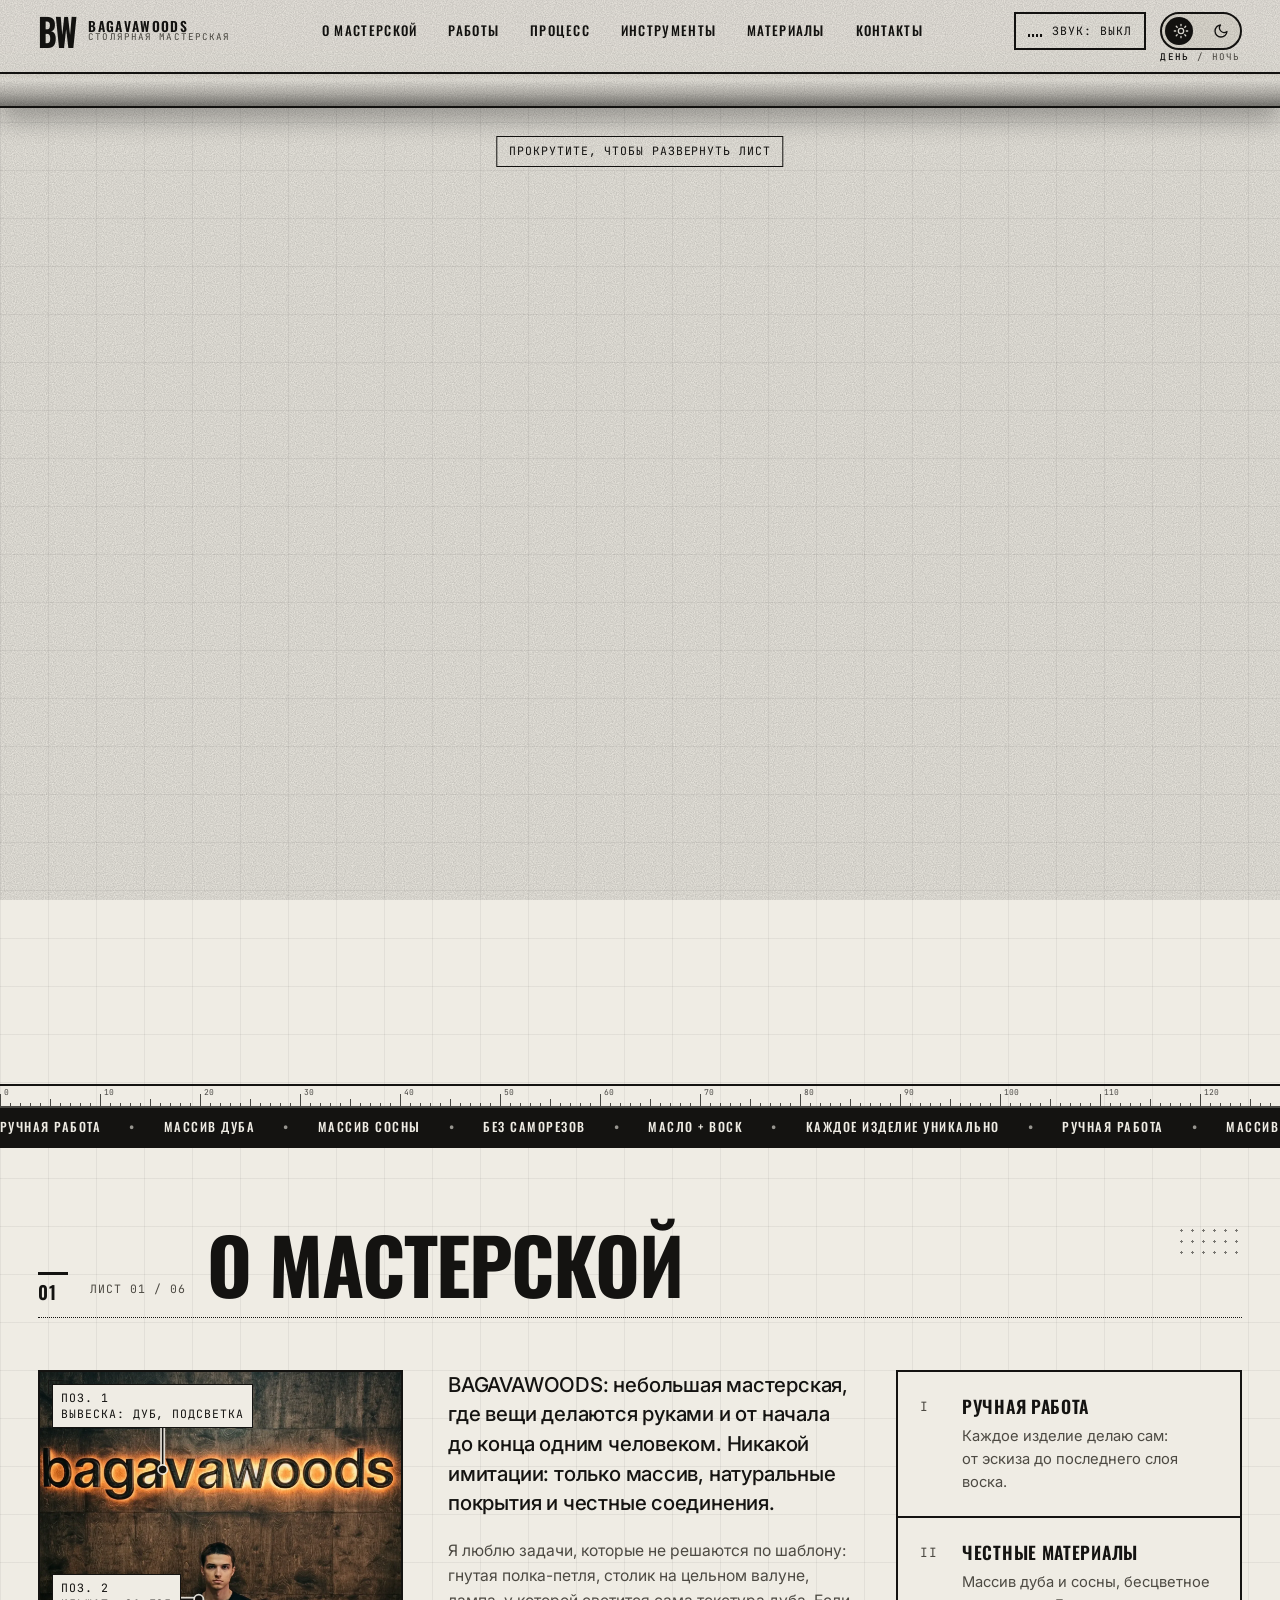
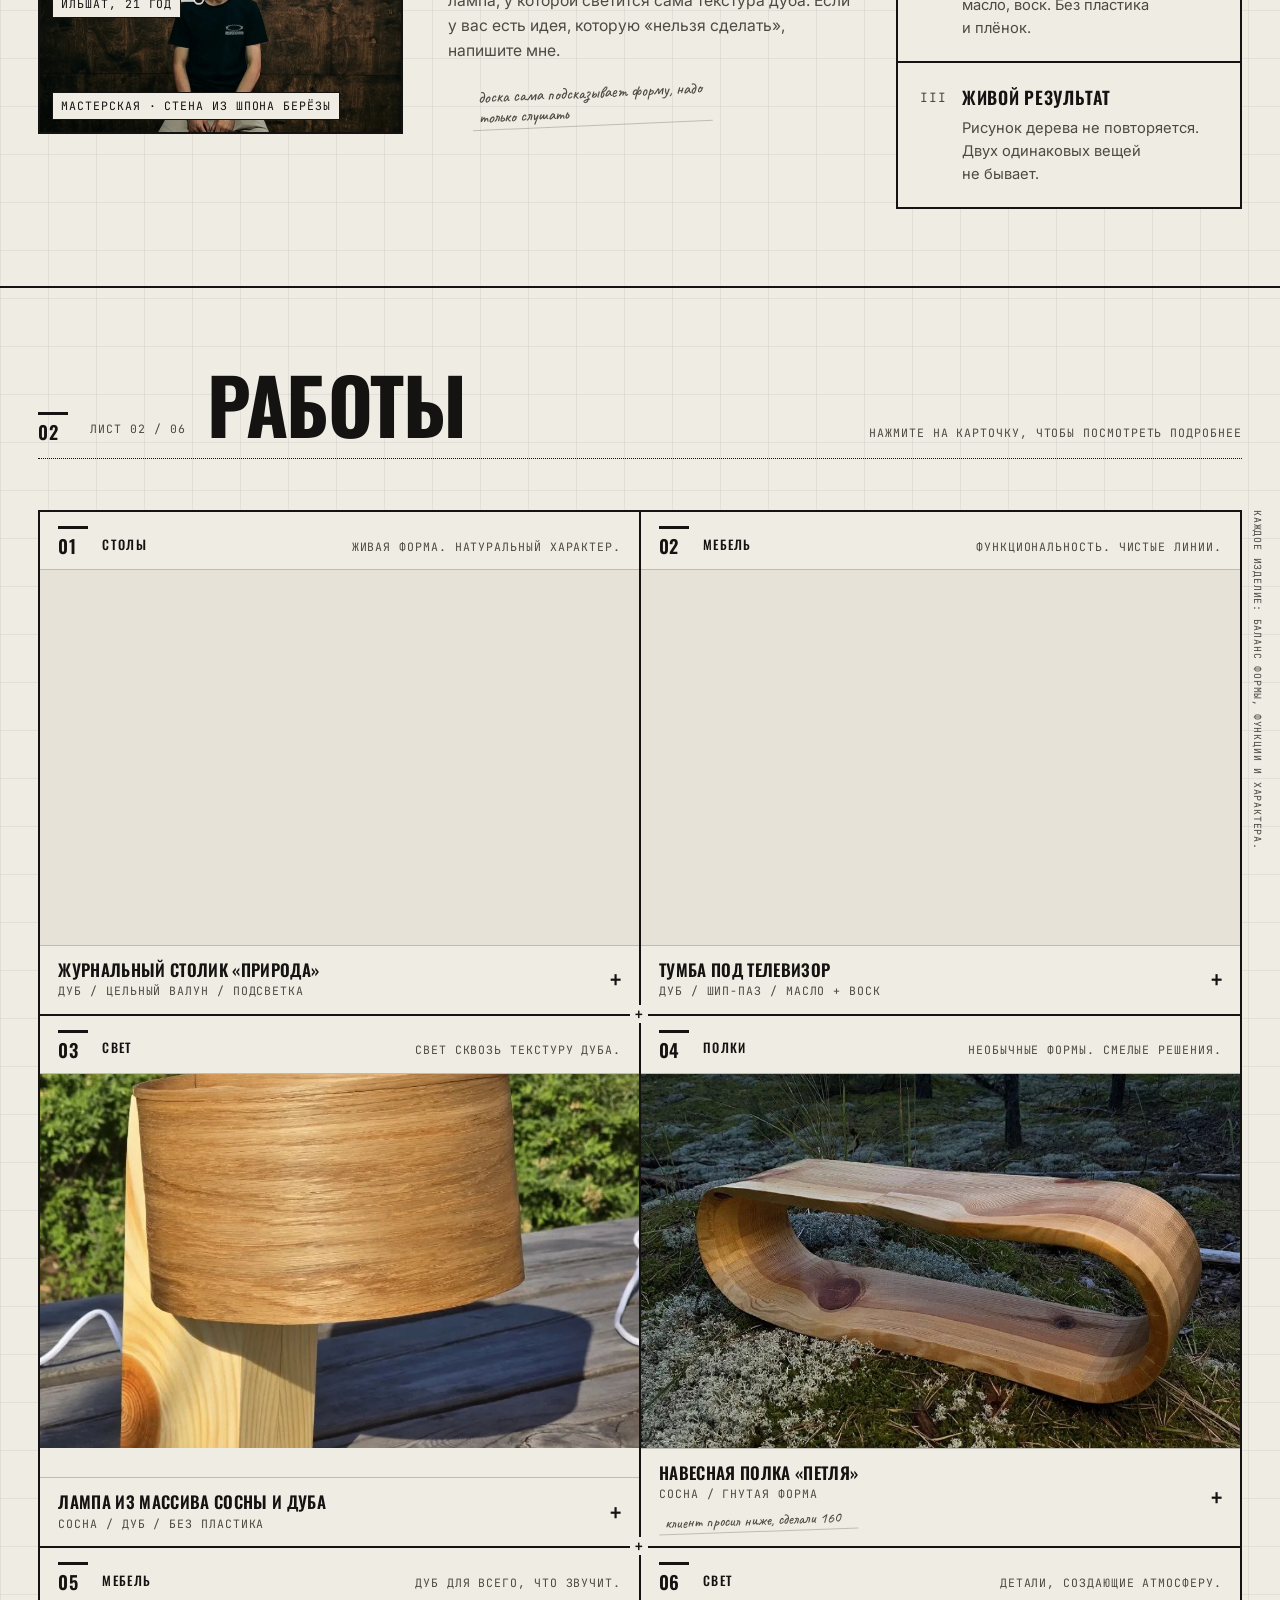
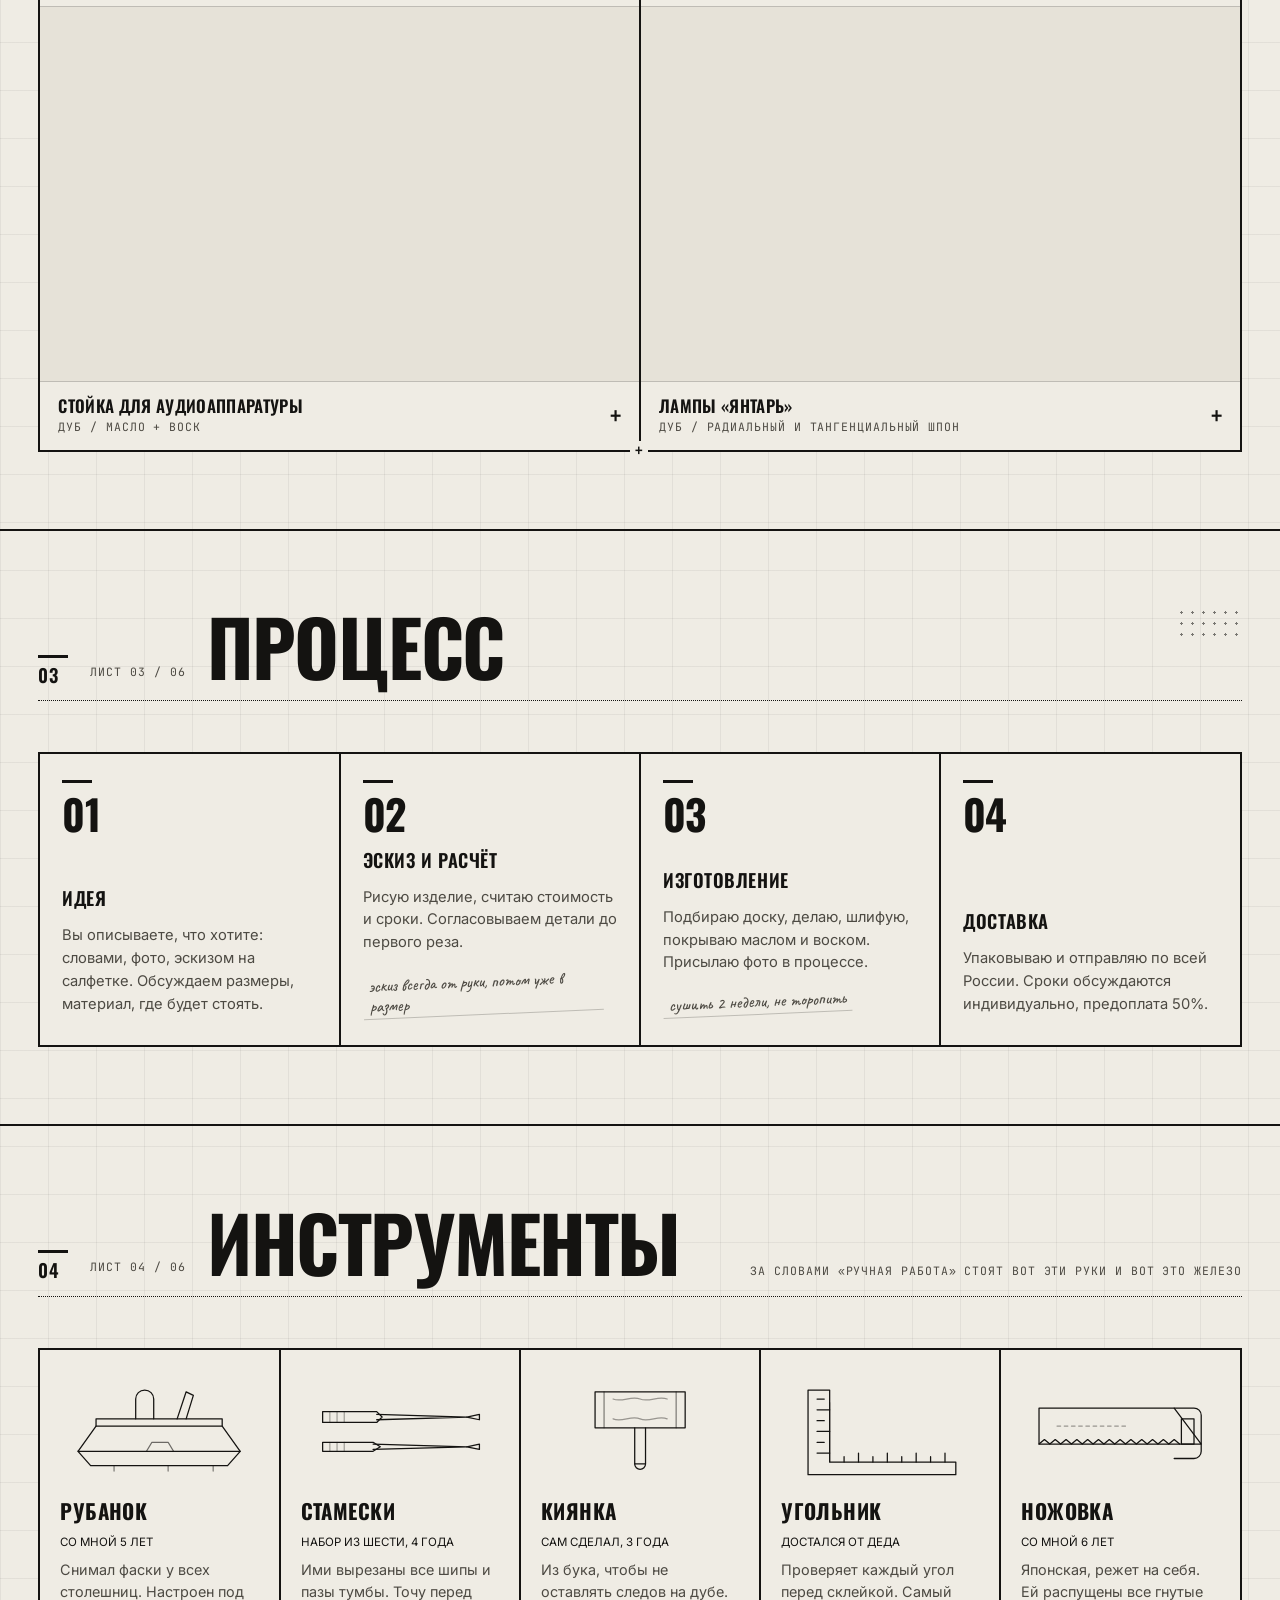
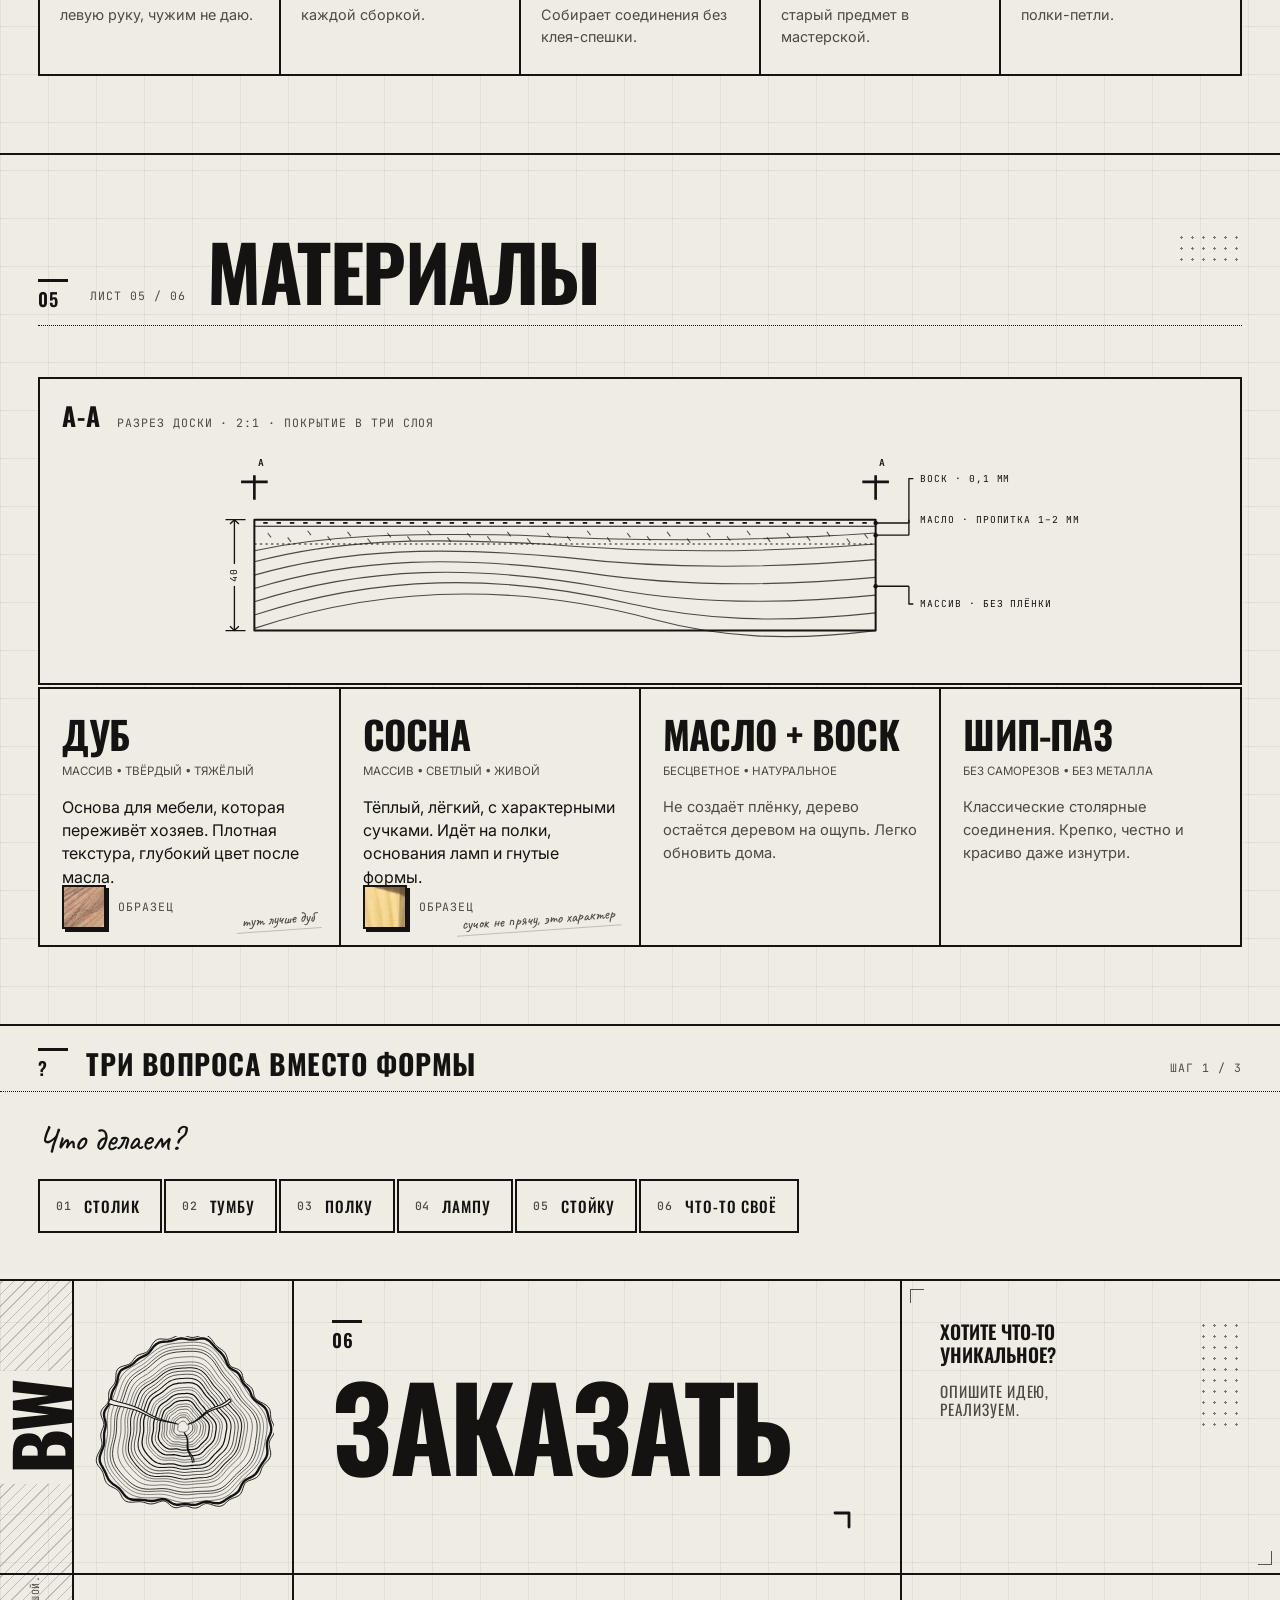
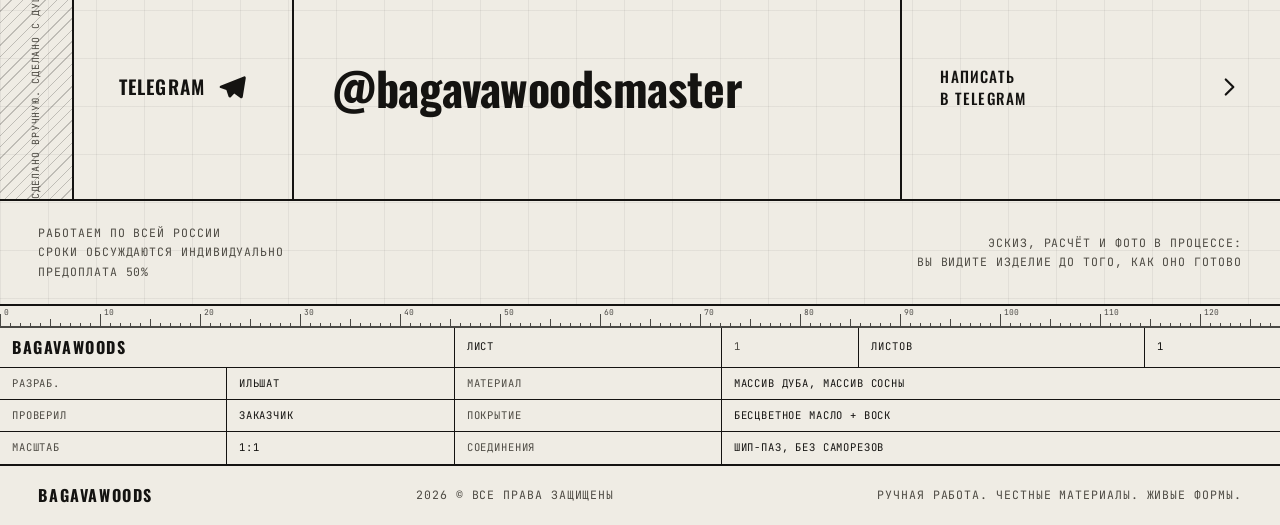
==== index.html @ 25f5da45 "Шапка: всё по одной линии и без переносов; выноски с контрастной обводкой; портрет без рамок на лице" ====
<!DOCTYPE html>
<html lang="ru" data-theme="day">
<head>
<meta charset="UTF-8">
<meta name="viewport" content="width=device-width, initial-scale=1.0">
<title>BAGAVAWOODS — столярная мастерская Ильшата</title>
<meta name="description" content="Столярная мастерская BAGAVAWOODS. Авторская мебель и светильники из массива дуба и сосны: журнальные столики, тумбы, полки, лампы. Ручная работа, честные материалы.">
<meta name="theme-color" content="#efece4">
<link rel="icon" href="data:image/svg+xml,%3Csvg xmlns=%27http://www.w3.org/2000/svg%27 viewBox=%270 0 64 64%27%3E%3Crect width=%2764%27 height=%2764%27 fill=%27%23efece4%27/%3E%3Ctext x=%2732%27 y=%2746%27 text-anchor=%27middle%27 font-family=%27Arial Narrow,Arial%27 font-weight=%27700%27 font-size=%2740%27 fill=%27%23141311%27%3EBW%3C/text%3E%3C/svg%3E">
<link rel="preconnect" href="https://fonts.googleapis.com">
<link rel="preconnect" href="https://fonts.gstatic.com" crossorigin>
<link href="https://fonts.googleapis.com/css2?family=Oswald:wght@400;500;600;700&family=Inter:wght@400;500&family=Caveat:wght@500;600&family=JetBrains+Mono:wght@400;500&display=swap" rel="stylesheet">
<link rel="stylesheet" href="style.css?v=28">
<script>
  (function(){try{var t=sessionStorage.getItem('bw-theme');if(!t){t='day';}document.documentElement.dataset.theme=t;}catch(e){}})();
</script>
</head>
<body>
<div class="grain" aria-hidden="true"></div>
<div class="loader" id="loader" aria-hidden="true">
  <svg class="loader__frame" id="loaderSvg" fill="none" stroke="currentColor" stroke-width="1.5"></svg>
  <div class="loader__core">
    <div class="loader__rings" id="loaderRings"></div>
    <div class="loader__txt mono"><span>загрузка</span><b id="loaderPct">00 %</b></div>
    <div class="loader__sub mono">bagavawoods · лист 1 / 1</div>
  </div>
</div>
<div class="toast" id="toast" hidden>
  <span class="hand">Уже вечер. Хочешь посмотреть, как сейчас лампа освещала бы твою комнату?</span>
  <button type="button" class="toast__btn" data-yes>да</button>
  <button type="button" class="toast__btn" data-no>нет</button>
</div>

<svg width="0" height="0" style="position:absolute" aria-hidden="true">
  <defs>
    <symbol id="i-chev" viewBox="0 0 24 24"><path d="M9 5l7 7-7 7" fill="none" stroke="currentColor" stroke-width="2" stroke-linecap="round" stroke-linejoin="round"/></symbol>
    <symbol id="i-plane" viewBox="0 0 24 24"><path d="M21.5 3.5L2.8 10.9c-.9.4-.9 1.6.1 1.9l4.6 1.5 1.7 5.3c.3.9 1.4 1.1 2 .4l2.6-2.8 4.9 3.6c.7.5 1.7.1 1.9-.8L23 4.9c.2-1-.7-1.8-1.5-1.4z" fill="currentColor"/></symbol>
  </defs>
</svg>

<!-- ================= HEADER ================= -->
<header class="header" id="top">
  <a class="logo" href="#top" aria-label="BAGAVAWOODS, на главную">
    <span class="logo__mark">BW</span>
    <span class="logo__text"><b>BAGAVAWOODS</b><small>столярная мастерская</small></span>
  </a>

  <nav class="nav" id="nav" aria-label="Разделы сайта">
    <a href="#about">О мастерской</a>
    <a href="#works">Работы</a>
    <a href="#process">Процесс</a>
    <a href="#tools">Инструменты</a>
    <a href="#materials">Материалы</a>
    <a href="#contact">Контакты</a>
  </nav>

  <div class="header__right">
    <button class="sound mono" id="soundBtn" type="button" aria-pressed="false" aria-label="Звук мастерской">
      <span class="sound__bars" aria-hidden="true"><i></i><i></i><i></i><i></i></span>
      <span class="sound__lbl">звук: выкл</span>
    </button>
    <button class="toggle" id="themeToggle" type="button" role="switch" aria-checked="false" aria-label="Переключить день и ночь">
      <span class="toggle__track">
        <span class="toggle__icon toggle__icon--sun" aria-hidden="true">
          <svg viewBox="0 0 24 24" fill="none" stroke="currentColor" stroke-width="2" stroke-linecap="round"><circle cx="12" cy="12" r="4"/><path d="M12 2v2M12 20v2M4.9 4.9l1.4 1.4M17.7 17.7l1.4 1.4M2 12h2M20 12h2M4.9 19.1l1.4-1.4M17.7 6.3l1.4-1.4"/></svg>
        </span>
        <span class="toggle__icon toggle__icon--moon" aria-hidden="true">
          <svg viewBox="0 0 24 24" fill="none" stroke="currentColor" stroke-width="2" stroke-linecap="round" stroke-linejoin="round"><path d="M21 12.8A9 9 0 1 1 11.2 3a7 7 0 0 0 9.8 9.8z"/></svg>
        </span>
        <span class="toggle__knob" aria-hidden="true"></span>
      </span>
      <span class="toggle__label"><span>день</span> / <span>ночь</span></span>
    </button>
    <button class="burger" id="burger" type="button" aria-label="Открыть меню" aria-expanded="false" aria-controls="nav">
      <span class="burger__txt">меню</span><span class="burger__plus" aria-hidden="true">+</span>
    </button>
  </div>
</header>

<main class="frame">
<!-- ================= HERO ================= -->
<section class="hero" aria-labelledby="heroTitle">
  <div class="roll" id="roll" aria-hidden="true"><span class="roll__bar"></span><span class="roll__hint mono">прокрутите, чтобы развернуть лист</span></div>
  <div class="hero__title-wrap cell">
    <h1 class="hero__title" id="heroTitle">
      <span class="hero__line">Столярная</span>
      <span class="hero__line">мастерская</span>
      <span class="hero__line hero__line--brand">Bagavawoods</span>
    </h1>
    <div class="hero__draw" aria-hidden="true">
      <svg class="draw" viewBox="0 0 640 330" fill="none" stroke="currentColor" stroke-width="1.2" stroke-linejoin="round" stroke-linecap="round">
        <!-- центровые -->
        <g stroke-dasharray="14 4 2 4" opacity=".6" stroke-width="1">
          <path d="M152 52V306"/><path d="M480 60V300"/><path d="M370 180H590"/>
        </g>
        <!-- вид спереди: основание -->
        <rect x="120" y="120" width="64" height="170"/>
        <path d="M132 170c8 12 -6 26 2 40s-8 28 0 40" opacity=".5" stroke-width="1"/>
        <path d="M168 150c-8 14 6 30 -2 46s8 30 0 44" opacity=".5" stroke-width="1"/>
        <path d="M120 290H184"/>
        <!-- вид спереди: абажур -->
        <rect x="60" y="70" width="210" height="96" fill="var(--bg)"/>
        <path d="M60 76H270M60 160H270" opacity=".5" stroke-width="1"/>
        <path d="M76 84v74M92 82v78M108 84v74M236 84v74M252 82v78" opacity=".25" stroke-width="1"/>
        <!-- размеры спереди -->
        <path d="M30 70H52M30 290H52"/><path d="M40 70V290"/><path d="M36 74l4-4 4 4M36 286l4 4 4-4"/>
        <path d="M60 46V64M270 46V64"/><path d="M60 54H270"/><path d="M64 50l-4 4 4 4M266 50l4 4-4 4"/>
        <path d="M120 300V316M184 300V316"/><path d="M120 308H184"/><path d="M124 304l-4 4 4 4M180 304l4 4-4 4"/>
        <!-- позиции -->
        <circle cx="296" cy="96" r="9"/><path d="M270 110L287 100"/>
        <circle cx="216" cy="236" r="9"/><path d="M184 220L207 232"/>
        <!-- вид сверху -->
        <circle cx="480" cy="180" r="95"/><circle cx="480" cy="180" r="90"/>
        <path d="M480 275L480 270" stroke-width="2"/>
        <rect x="448" y="148" width="64" height="64" fill="var(--bg)"/>
        <path d="M448 160l12-12M448 176l28-28M448 192l44-44M448 208l60-60M460 212l52-52M476 212l36-36M492 212l20-20M508 212l4-4" opacity=".6" stroke-width="1"/>
        <path d="M385 292V308M575 292V308"/><path d="M385 300H575"/><path d="M389 296l-4 4 4 4M571 296l4 4-4 4"/>
        <circle cx="612" cy="104" r="9"/><path d="M563 116L603 106"/>
      </svg>
      <div class="hero__draw-labels mono">
        <span class="hero__draw-t">лампа · массив сосны / шпон дуба · м 1:2</span>
        <span class="hero__draw-a">240</span><span class="hero__draw-b">ø 180</span><span class="hero__draw-c">70</span><span class="hero__draw-d">ø 180</span>
        <span class="hero__draw-p1">1</span><span class="hero__draw-p2">2</span><span class="hero__draw-p3">1</span>
        <span class="hero__draw-f">вид спереди</span><span class="hero__draw-g">вид сверху</span>
      </div>
    </div>
    <p class="hero__sub">Авторские изделия<br>из&nbsp;дерева</p>
  </div>

  <div class="hero__side">
    <figure class="hero__photo cell swap">
      <img class="swap__day" src="img/lamp-1-day.webp" alt="Настольная лампа из массива сосны с дубовым абажуром, дневной свет" width="1050" height="1400">
      <img class="swap__night" src="img/lamp-1-night.webp" alt="Та же лампа включена ночью, абажур светится янтарным светом" width="1050" height="1400">
      <figcaption class="hero__photo-cap">
        <span class="mono">не повторяем.<br>создаём.</span>
        <span class="dots dots--sm" aria-hidden="true"></span>
      </figcaption>
      <svg class="leaders" id="leaders" aria-hidden="true"></svg>
      <span class="callout callout--a mono" data-x="58" data-y="40" aria-hidden="true">поз. 1<br>абажур: шпон дуба</span>
      <span class="callout callout--b mono" data-x="38" data-y="78" aria-hidden="true">поз. 2<br>основание: массив сосны</span>
      <span class="marks" aria-hidden="true"></span>
    </figure>

    <div class="hero__note cell"><span class="marks" aria-hidden="true"></span>
      <p class="hand">Привет, я Ильшат.<br>Мне 21 год.<br>Берусь за то, от чего другие отказываются: сложные конструкции, необычные формы, <u>смелые идеи.</u></p>
      <span class="hand hero__sign">Ильшат.</span>
      <span class="dots dots--col" aria-hidden="true"></span>
      <button class="voice" id="voiceBtn" type="button" aria-label="Послушать голос мастера">
        <svg class="voice__play" viewBox="0 0 24 24" width="14" height="14"><path d="M7 5v14l11-7z" fill="currentColor"/></svg>
        <span class="voice__bars" aria-hidden="true"><i></i><i></i><i></i><i></i><i></i></span>
        <span class="mono">послушать</span>
      </button>
      <audio id="voice" src="audio/voice.mp3" preload="none"></audio>
    </div>
  </div>

  <div class="hero__bottom">
    <a class="hero__index cell" href="#about">
      <span class="num">01</span>
      <span class="hero__index-label">О мастерской</span>
      <svg class="ico" width="22" height="22"><use href="#i-chev"/></svg>
    </a>
    <div class="hero__draft cell" aria-hidden="true">
      <svg class="dovetail draw" viewBox="0 0 320 130" fill="none" stroke="currentColor" stroke-width="1.3" stroke-linejoin="round">
        <!-- доска с шипами (торец, штриховка) -->
        <rect x="200" y="12" width="60" height="100"/>
        <path d="M200 24l12-12M200 40l28-28M200 56l44-44M200 72l60-60M200 88l60-60M200 104l60-60M212 112l48-48M228 112l32-32M244 112l16-16" opacity=".55" stroke-width="1"/>
        <!-- доска с ласточкиными хвостами -->
        <path d="M10 30H200V36L260 30V50L200 46V56L260 50V70L200 66V76L260 70V90L200 86V94H10Z" fill="var(--bg)"/>
        <path d="M10 30V94" stroke-dasharray="4 3" opacity=".6"/>
        <path d="M30 40c30 6 60 -4 90 2s50 8 74 2" opacity=".4" stroke-width="1"/>
        <path d="M30 60c30 -6 60 4 90 -2s50 -8 74 -2" opacity=".4" stroke-width="1"/>
        <path d="M30 80c30 6 60 -4 90 2s50 8 74 2" opacity=".4" stroke-width="1"/>
        <!-- размер -->
        <path d="M200 118V126M260 118V126M200 122H260M204 118l-4 4 4 4M256 118l4 4-4 4"/>
        <path d="M268 30H284M268 50H284M276 30V50M272 34l4-4 4 4M272 46l4 4 4-4"/>
      </svg>
      <div class="hero__draft-labels mono">
        <span class="hero__draft-t">соединение «ласточкин хвост» · без саморезов</span>
        <span class="hero__draft-a">60</span><span class="hero__draft-b">1:6</span>
      </div>
    </div>
    <div class="hero__claim cell">
      <span class="hero__claim-big">Дерево</span>
      <span class="hero__claim-small">которое удивляет</span>
    </div>
    <div class="hero__stat cell">
      <b>21</b>
      <span class="mono">год<br>опыта идей<br>и дерева</span>
    </div>
  </div>

  <span class="vtext vtext--left mono" aria-hidden="true">ручная работа. честные материалы. живой результат.</span>
  <span class="vtext vtext--right mono" aria-hidden="true">bagavawoods</span>
</section>

<div class="ruler" aria-hidden="true"></div>

<!-- ================= MARQUEE ================= -->
<div class="marquee" aria-hidden="true">
  <div class="marquee__track">
    <span>Ручная работа</span><i>•</i><span>Массив дуба</span><i>•</i><span>Массив сосны</span><i>•</i><span>Без саморезов</span><i>•</i><span>Масло + воск</span><i>•</i><span>Каждое изделие уникально</span><i>•</i>
    <span>Ручная работа</span><i>•</i><span>Массив дуба</span><i>•</i><span>Массив сосны</span><i>•</i><span>Без саморезов</span><i>•</i><span>Масло + воск</span><i>•</i><span>Каждое изделие уникально</span><i>•</i>
  </div>
</div>

<!-- ================= ABOUT ================= -->
<section class="section about" id="about" aria-labelledby="aboutTitle">
  <header class="section__head">
    <span class="num">01</span>
    <span class="sheet mono">лист 01 / 06</span>
    <h2 class="section__title" id="aboutTitle">О мастерской</h2>
    <span class="dots dots--sm section__dots" aria-hidden="true"></span>
  </header>

  <div class="about__grid">
    <figure class="about__photo cell">
      <img src="img/ilshat.webp" alt="Ильшат в мастерской на фоне вывески bagavawoods из дерева с тёплой подсветкой" width="1400" height="1400" loading="lazy" decoding="async">
      <svg class="leaders leaders--about" id="leadersAbout" aria-hidden="true"></svg>
      <span class="callout callout--a mono" data-x="34" data-y="27" aria-hidden="true">поз. 1<br>вывеска: дуб, подсветка</span>
      <span class="callout callout--b mono" data-x="44" data-y="63" aria-hidden="true">поз. 2<br>Ильшат, 21 год</span>
      <span class="marks" aria-hidden="true"></span>
      <figcaption class="about__photo-cap mono">мастерская · стена из шпона берёзы</figcaption>
    </figure>
    <div class="about__text">
      <p class="lead">BAGAVAWOODS: небольшая мастерская, где вещи делаются руками и&nbsp;от&nbsp;начала до&nbsp;конца одним человеком. Никакой имитации: только массив, натуральные покрытия и&nbsp;честные соединения.</p>
      <p>Я&nbsp;люблю задачи, которые не&nbsp;решаются по&nbsp;шаблону: гнутая полка-петля, столик на&nbsp;цельном валуне, лампа, у&nbsp;которой светится сама текстура дуба. Если у&nbsp;вас есть идея, которую «нельзя сделать», напишите мне.</p>
      <span class="pnote hand">доска сама подсказывает форму, надо только слушать</span>
    </div>
    <ul class="principles" role="list">
      <li>
        <span class="principles__n mono">i</span>
        <h3>Ручная работа</h3>
        <p>Каждое изделие делаю сам: от&nbsp;эскиза до&nbsp;последнего слоя воска.</p>
      </li>
      <li>
        <span class="principles__n mono">ii</span>
        <h3>Честные материалы</h3>
        <p>Массив дуба и&nbsp;сосны, бесцветное масло, воск. Без пластика и&nbsp;плёнок.</p>
      </li>
      <li>
        <span class="principles__n mono">iii</span>
        <h3>Живой результат</h3>
        <p>Рисунок дерева не&nbsp;повторяется. Двух одинаковых вещей не&nbsp;бывает.</p>
      </li>
    </ul>
  </div>
</section>

<!-- ================= WORKS ================= -->
<section class="section works" id="works" aria-labelledby="worksTitle">
  <header class="section__head">
    <span class="num">02</span>
    <span class="sheet mono">лист 02 / 06</span>
    <h2 class="section__title" id="worksTitle">Работы</h2>
    <p class="section__hint mono">нажмите на карточку, чтобы посмотреть подробнее</p>
  </header>

  <div class="works__wrap">
    <div class="works__grid" id="worksGrid">
      <!-- cards are rendered by main.js from PRODUCTS -->
    </div>
    <span class="vtext vtext--works mono" aria-hidden="true">каждое изделие: баланс формы, функции и характера.</span>
  </div>
</section>

<!-- ================= PROCESS ================= -->
<section class="section process" id="process" aria-labelledby="processTitle">
  <header class="section__head">
    <span class="num">03</span>
    <span class="sheet mono">лист 03 / 06</span>
    <h2 class="section__title" id="processTitle">Процесс</h2>
    <span class="dots dots--sm section__dots" aria-hidden="true"></span>
  </header>
  <ol class="steps" role="list">
    <li class="steps__item">
      <span class="steps__n">01</span>
      <h3>Идея</h3>
      <p>Вы описываете, что хотите: словами, фото, эскизом на салфетке. Обсуждаем размеры, материал, где будет стоять.</p>
    </li>
    <li class="steps__item">
      <span class="steps__n">02</span>
      <h3>Эскиз и расчёт</h3>
      <p>Рисую изделие, считаю стоимость и сроки. Согласовываем детали до первого реза.</p>
      <span class="pnote hand">эскиз всегда от руки, потом уже в размер</span>
    </li>
    <li class="steps__item">
      <span class="steps__n">03</span>
      <h3>Изготовление</h3>
      <p>Подбираю доску, делаю, шлифую, покрываю маслом и воском. Присылаю фото в процессе.</p>
      <span class="pnote hand">сушить 2 недели, не торопить</span>
    </li>
    <li class="steps__item">
      <span class="steps__n">04</span>
      <h3>Доставка</h3>
      <p>Упаковываю и отправляю по всей России. Сроки обсуждаются индивидуально, предоплата 50%.</p>
    </li>
  </ol>
</section>


<!-- ================= TOOLS ================= -->
<section class="section tools" id="tools" aria-labelledby="toolsTitle">
  <header class="section__head">
    <span class="num">04</span>
    <span class="sheet mono">лист 04 / 06</span>
    <h2 class="section__title" id="toolsTitle">Инструменты</h2>
    <p class="section__hint mono">за словами «ручная работа» стоят вот эти руки и вот это железо</p>
  </header>
  <ul class="tools__grid" role="list">
    <li class="tool">
      <svg class="tool__svg draw" viewBox="0 0 220 120" fill="none" stroke="currentColor" stroke-width="1.4" stroke-linejoin="round" stroke-linecap="round">
        <path d="M20 88h180l-14 16H34z"/><path d="M20 88L40 60h140l20 28"/><path d="M40 60v-8h140v8"/>
        <path d="M84 52V30a10 10 0 0 1 20 0v22"/><path d="M130 52l10-30 8 4-8 26"/><path d="M96 88l6-10h18l6 10" opacity=".6"/>
        <path d="M60 104v6M120 104v6M170 104v6" opacity=".5"/>
      </svg>
      <h3>Рубанок</h3>
      <p class="mono tool__meta">со мной 5 лет</p>
      <p>Снимал фаски у всех столешниц. Настроен под левую руку, чужим не даю.</p>
    </li>
    <li class="tool">
      <svg class="tool__svg draw" viewBox="0 0 220 120" fill="none" stroke="currentColor" stroke-width="1.4" stroke-linejoin="round" stroke-linecap="round">
        <path d="M24 44h60l6 6-6 6H24z"/><path d="M84 47l100 3-100 3"/><path d="M184 50l14-3v6z"/>
        <path d="M24 78h56l8 5-8 5H24z"/><path d="M80 80l104 3-104 3"/><path d="M184 83l14-3v6z"/>
        <path d="M32 44v12M40 44v12M48 44v12" opacity=".35"/><path d="M32 78v10M40 78v10M48 78v10" opacity=".35"/>
      </svg>
      <h3>Стамески</h3>
      <p class="mono tool__meta">набор из шести, 4 года</p>
      <p>Ими вырезаны все шипы и пазы тумбы. Точу перед каждой сборкой.</p>
    </li>
    <li class="tool">
      <svg class="tool__svg draw" viewBox="0 0 220 120" fill="none" stroke="currentColor" stroke-width="1.4" stroke-linejoin="round" stroke-linecap="round">
        <path d="M60 22h100v40H60z"/><path d="M70 22v40M150 22v40" opacity=".5"/>
        <path d="M104 62v40h12V62"/><path d="M104 102a6 6 0 0 0 12 0"/>
        <path d="M80 30c10 4 20-4 30 0s20-4 30 0" opacity=".4"/><path d="M80 52c10 4 20-4 30 0s20-4 30 0" opacity=".4"/>
      </svg>
      <h3>Киянка</h3>
      <p class="mono tool__meta">сам сделал, 3 года</p>
      <p>Из бука, чтобы не оставлять следов на дубе. Собирает соединения без клея-спешки.</p>
    </li>
    <li class="tool">
      <svg class="tool__svg draw" viewBox="0 0 220 120" fill="none" stroke="currentColor" stroke-width="1.4" stroke-linejoin="round" stroke-linecap="round">
        <path d="M30 20h24v80h140v14H30z"/><path d="M54 100V34" opacity=".5"/>
        <path d="M70 100v-6M86 100v-10M102 100v-6M118 100v-10M134 100v-6M150 100v-10M166 100v-6M182 100v-10"/>
        <path d="M40 30h8M40 42h14M40 54h8M40 66h14M40 78h8M40 90h14"/>
      </svg>
      <h3>Угольник</h3>
      <p class="mono tool__meta">достался от деда</p>
      <p>Проверяет каждый угол перед склейкой. Самый старый предмет в мастерской.</p>
    </li>
    <li class="tool">
      <svg class="tool__svg draw" viewBox="0 0 220 120" fill="none" stroke="currentColor" stroke-width="1.4" stroke-linejoin="round" stroke-linecap="round">
        <path d="M20 40h150l30 40H20z"/>
        <path d="M20 80l6-5 6 5 6-5 6 5 6-5 6 5 6-5 6 5 6-5 6 5 6-5 6 5 6-5 6 5 6-5 6 5 6-5 6 5 6-5 6 5 6-5 6 5 6-5 6 5 6-5 6 5"/>
        <path d="M170 40h22a8 8 0 0 1 8 8v40a8 8 0 0 1-8 8h-22"/><path d="M178 52h14v28h-14z"/>
        <path d="M40 60h80" opacity=".4" stroke-dasharray="4 4"/>
      </svg>
      <h3>Ножовка</h3>
      <p class="mono tool__meta">со мной 6 лет</p>
      <p>Японская, режет на себя. Ей распущены все гнутые полки-петли.</p>
    </li>
  </ul>
</section>

<!-- ================= MATERIALS ================= -->
<section class="section materials" id="materials" aria-labelledby="materialsTitle">
  <header class="section__head">
    <span class="num">05</span>
    <span class="sheet mono">лист 05 / 06</span>
    <h2 class="section__title" id="materialsTitle">Материалы</h2>
    <span class="dots dots--sm section__dots" aria-hidden="true"></span>
  </header>
  <div class="aa" aria-label="Разрез доски А-А">
    <div class="aa__head">
      <span class="aa__title">А-А</span>
      <span class="mono">разрез доски · 2:1 · покрытие в три слоя</span>
    </div>
    <div class="aa__fig">
    <svg class="aa__svg draw" viewBox="0 0 640 210" fill="none" stroke="currentColor" stroke-width="1.2" stroke-linejoin="round">
      <!-- линии сечения -->
      <path d="M40 30v22M600 30v22" stroke-width="2.4"/><path d="M28 36h24M588 36h24" stroke-width="2.4"/>
      <!-- доска -->
      <rect x="40" y="70" width="560" height="100" stroke-width="1.8"/>
      <!-- воск -->
      <path d="M40 76H600" stroke-width="1"/>
      <path d="M48 73h4M60 73h4M72 73h4M84 73h4M96 73h4M108 73h4M120 73h4M132 73h4M144 73h4M156 73h4M168 73h4M180 73h4M192 73h4M204 73h4M216 73h4M228 73h4M240 73h4M252 73h4M264 73h4M276 73h4M288 73h4M300 73h4M312 73h4M324 73h4M336 73h4M348 73h4M360 73h4M372 73h4M384 73h4M396 73h4M408 73h4M420 73h4M432 73h4M444 73h4M456 73h4M468 73h4M480 73h4M492 73h4M504 73h4M516 73h4M528 73h4M540 73h4M552 73h4M564 73h4M576 73h4M588 73h4" stroke-width="1.6"/>
      <!-- масло, пропитка -->
      <path d="M40 92H600" stroke-width="1" stroke-dasharray="2 3"/>
      <path d="M52 82l3 4M70 86l3 4M88 80l3 4M106 85l3 4M124 81l3 4M142 87l3 4M160 82l3 4M178 85l3 4M196 80l3 4M214 86l3 4M232 82l3 4M250 85l3 4M268 81l3 4M286 87l3 4M304 82l3 4M322 85l3 4M340 80l3 4M358 86l3 4M376 82l3 4M394 85l3 4M412 81l3 4M430 87l3 4M448 82l3 4M466 85l3 4M484 80l3 4M502 86l3 4M520 82l3 4M538 85l3 4M556 81l3 4M574 87l3 4M590 83l3 4" stroke-width="1" opacity=".7"/>
      <!-- массив: годовые слои (поперечный разрез по ГОСТ 2.306) -->
      <g stroke-width="1" opacity=".75">
        <path d="M40 168c120-40 240-40 360-8 60 16 120 20 200 10"/>
        <path d="M40 156c110-36 220-38 340-10 62 14 130 18 220 8"/>
        <path d="M40 144c100-32 200-34 320-12 64 12 140 16 240 6"/>
        <path d="M40 132c92-28 184-30 300-14 66 10 150 14 260 4"/>
        <path d="M40 120c84-24 168-26 280-16 68 8 160 12 280 2"/>
        <path d="M40 108c76-20 152-22 260-16 70 6 170 10 300 0"/>
        <path d="M40 98c66-14 132-16 240-14 72 4 180 8 320-2"/>
      </g>
      <!-- выноски -->
      <path d="M600 73h30M630 73v-40h4" /><circle cx="600" cy="73" r="2" fill="currentColor" stroke="none"/>
      <path d="M600 84h30M630 84v-14" /><circle cx="600" cy="84" r="2" fill="currentColor" stroke="none"/>
      <path d="M600 130h30M630 130v16h4" /><circle cx="600" cy="130" r="2" fill="currentColor" stroke="none"/>
      <!-- размер толщины -->
      <path d="M14 70h18M14 170h18M22 70v100"/><path d="M18 74l4-4 4 4M18 166l4 4 4-4"/>
    </svg>
    <div class="aa__labels mono">
      <span class="aa__l1">воск · 0,1 мм</span>
      <span class="aa__l2">масло · пропитка 1–2 мм</span>
      <span class="aa__l3">массив · без плёнки</span>
      <span class="aa__l4">40</span>
      <span class="aa__la">А</span><span class="aa__lb">А</span>
    </div>
    </div>
    <p class="aa__legend mono">воск 0,1 мм · масло, пропитка 1–2 мм · массив без плёнки · толщина 40</p>
  </div>

  <div class="materials__grid">
    <article class="mat mat--tex">
      <h3>Дуб</h3>
      <p class="mono mat__tag">массив • твёрдый • тяжёлый</p>
      <p>Основа для мебели, которая переживёт хозяев. Плотная текстура, глубокий цвет после масла.</p>
      <button class="sample sample--oak" type="button" aria-label="Образец дуба, показать текстуру"><span class="mono">образец</span></button>
      <div class="mat__tex mat__tex--oak">
        <div class="mat__tex-txt">
          <b>Дуб</b>
          <span><i>пахнет</i> сухая кора, чуть дым</span>
          <span><i>вес</i> около 700 кг/м³, тяжёлый</span>
          <span><i>после масла</i> тёплый мёд, тёмные поры</span>
        </div>
      </div>
      <span class="pnote hand">тут лучше дуб</span>
    </article>
    <article class="mat mat--tex">
      <h3>Сосна</h3>
      <p class="mono mat__tag">массив • светлый • живой</p>
      <p>Тёплый, лёгкий, с характерными сучками. Идёт на полки, основания ламп и гнутые формы.</p>
      <button class="sample sample--pine" type="button" aria-label="Образец сосны, показать текстуру"><span class="mono">образец</span></button>
      <div class="mat__tex mat__tex--pine">
        <div class="mat__tex-txt">
          <b>Сосна</b>
          <span><i>пахнет</i> смола, хвоя, тёплое дерево</span>
          <span><i>вес</i> около 500 кг/м³, лёгкая</span>
          <span><i>после масла</i> золотистая, рисунок ярче</span>
        </div>
      </div>
      <span class="pnote hand">сучок не прячу, это характер</span>
    </article>
    <article class="mat">
      <h3>Масло + воск</h3>
      <p class="mono mat__tag">бесцветное • натуральное</p>
      <p>Не создаёт плёнку, дерево остаётся деревом на ощупь. Легко обновить дома.</p>
    </article>
    <article class="mat">
      <h3>Шип-паз</h3>
      <p class="mono mat__tag">без саморезов • без металла</p>
      <p>Классические столярные соединения. Крепко, честно и красиво даже изнутри.</p>
    </article>
  </div>
</section>

<!-- ================= ORDER / CONTACT ================= -->
<section class="order" id="contact" aria-labelledby="orderTitle">
  <div class="wizard" id="wizard">
    <div class="wizard__head">
      <span class="num">?</span>
      <span class="wizard__title">Три вопроса вместо формы</span>
      <span class="wizard__step mono" id="wizStep">шаг 1 / 3</span>
    </div>
    <div class="wizard__body">
      <p class="wizard__q hand" id="wizQ"></p>
      <div class="wizard__opts" id="wizOpts"></div>
      <div class="wizard__done" id="wizDone" hidden>
        <p class="wizard__text hand" id="wizText"></p>
        <div class="wizard__actions">
          <a class="btn" id="wizSend" href="https://t.me/bagavawoodsmaster" target="_blank" rel="noopener">Отправить в Telegram <svg class="ico" width="18" height="18"><use href="#i-chev"/></svg></a>
          <button class="wizard__reset mono" id="wizReset" type="button">начать заново</button>
        </div>
      </div>
    </div>
    <div class="wizard__trail mono" id="wizTrail" aria-live="polite"></div>
  </div>
  <div class="order__grid">
    <div class="order__bw cell" aria-hidden="true"><span>BW</span></div>
    <div class="order__rings cell" aria-hidden="true">
      <svg class="rings-svg draw" viewBox="0 0 200 200" fill="none" stroke="currentColor" stroke-linejoin="round" aria-hidden="true"><path d="M106.4 100.0 L106.3 100.3 L106.3 100.6 L106.3 100.8 L106.2 101.1 L106.2 101.4 L106.1 101.7 L106.1 102.0 L106.0 102.2 L105.9 102.5 L105.7 102.7 L105.5 103.0 L105.3 103.2 L105.1 103.4 L104.9 103.6 L104.7 103.8 L104.5 103.9 L104.3 104.1 L104.2 104.3 L104.0 104.6 L103.8 104.8 L103.6 104.9 L103.4 105.1 L103.1 105.2 L102.9 105.3 L102.6 105.4 L102.3 105.4 L102.0 105.5 L101.8 105.5 L101.5 105.5 L101.3 105.5 L101.0 105.6 L100.8 105.6 L100.5 105.6 L100.3 105.7 L100.0 105.6 L99.7 105.6 L99.5 105.6 L99.3 105.5 L99.0 105.4 L98.8 105.4 L98.5 105.3 L98.3 105.3 L98.0 105.3 L97.7 105.4 L97.4 105.4 L97.1 105.4 L96.8 105.3 L96.5 105.3 L96.2 105.2 L96.0 105.0 L95.7 104.9 L95.5 104.7 L95.3 104.5 L95.1 104.3 L94.9 104.1 L94.7 103.9 L94.5 103.6 L94.4 103.4 L94.2 103.1 L94.1 102.8 L94.1 102.5 L94.1 102.2 L94.1 101.9 L94.2 101.6 L94.2 101.3 L94.3 101.0 L94.3 100.8 L94.4 100.5 L94.4 100.3 L94.4 100.0 L94.4 99.7 L94.4 99.5 L94.4 99.2 L94.4 99.0 L94.5 98.7 L94.6 98.5 L94.6 98.3 L94.7 98.0 L94.8 97.8 L94.9 97.5 L95.0 97.3 L95.0 97.0 L95.1 96.8 L95.2 96.5 L95.3 96.3 L95.5 96.0 L95.7 95.8 L95.9 95.7 L96.1 95.5 L96.3 95.4 L96.5 95.2 L96.8 95.1 L97.0 94.9 L97.2 94.8 L97.4 94.6 L97.6 94.4 L97.8 94.2 L98.1 94.1 L98.3 93.9 L98.6 93.8 L98.9 93.8 L99.1 93.7 L99.4 93.7 L99.7 93.7 L100.0 93.6 L100.3 93.6 L100.6 93.6 L100.9 93.6 L101.2 93.6 L101.4 93.7 L101.7 93.8 L102.0 93.9 L102.2 94.1 L102.4 94.3 L102.6 94.6 L102.8 94.8 L103.0 95.0 L103.1 95.3 L103.3 95.5 L103.5 95.7 L103.6 95.8 L103.8 96.0 L104.0 96.2 L104.1 96.4 L104.3 96.6 L104.4 96.8 L104.5 97.0 L104.7 97.2 L104.8 97.4 L104.9 97.6 L105.1 97.8 L105.3 98.0 L105.5 98.2 L105.7 98.4 L105.9 98.6 L106.1 98.9 L106.2 99.2 L106.3 99.4 L106.4 99.7Z" stroke-width="0.6"/><path d="M110.8 100.0 L110.8 100.5 L110.7 101.0 L110.7 101.4 L110.6 101.9 L110.5 102.4 L110.5 102.9 L110.3 103.4 L110.2 103.8 L110.0 104.3 L109.7 104.7 L109.4 105.1 L109.1 105.4 L108.8 105.8 L108.4 106.1 L108.0 106.4 L107.7 106.7 L107.4 107.1 L107.1 107.4 L106.8 107.8 L106.5 108.1 L106.1 108.4 L105.7 108.7 L105.3 108.9 L104.8 109.0 L104.4 109.1 L103.9 109.2 L103.5 109.2 L103.0 109.2 L102.6 109.3 L102.1 109.3 L101.7 109.4 L101.3 109.4 L100.9 109.5 L100.4 109.5 L100.0 109.5 L99.6 109.4 L99.2 109.3 L98.8 109.2 L98.3 109.1 L97.9 109.0 L97.5 109.0 L97.1 109.0 L96.6 109.0 L96.1 109.1 L95.6 109.1 L95.1 109.1 L94.6 109.1 L94.1 109.0 L93.6 108.8 L93.2 108.6 L92.7 108.3 L92.3 108.0 L92.0 107.7 L91.6 107.3 L91.3 107.0 L90.9 106.6 L90.6 106.2 L90.3 105.8 L90.1 105.3 L90.0 104.8 L89.9 104.3 L89.9 103.8 L90.0 103.3 L90.1 102.7 L90.2 102.2 L90.3 101.8 L90.4 101.3 L90.4 100.9 L90.4 100.4 L90.4 100.0 L90.4 99.6 L90.5 99.1 L90.5 98.7 L90.6 98.3 L90.7 97.9 L90.8 97.5 L91.0 97.1 L91.2 96.7 L91.3 96.3 L91.4 95.9 L91.5 95.4 L91.6 95.0 L91.8 94.6 L91.9 94.1 L92.1 93.7 L92.4 93.4 L92.7 93.0 L93.0 92.7 L93.4 92.4 L93.8 92.2 L94.1 91.9 L94.5 91.7 L94.9 91.4 L95.2 91.1 L95.6 90.8 L95.9 90.5 L96.3 90.2 L96.7 89.9 L97.1 89.7 L97.6 89.5 L98.1 89.4 L98.5 89.3 L99.0 89.2 L99.5 89.2 L100.0 89.1 L100.5 89.1 L101.0 89.1 L101.5 89.1 L102.0 89.1 L102.5 89.2 L102.9 89.4 L103.4 89.7 L103.8 90.0 L104.1 90.4 L104.4 90.8 L104.7 91.2 L105.0 91.6 L105.3 92.0 L105.6 92.3 L105.8 92.7 L106.1 93.0 L106.4 93.3 L106.7 93.6 L106.9 93.9 L107.2 94.3 L107.4 94.6 L107.6 95.0 L107.8 95.3 L108.0 95.7 L108.3 96.0 L108.6 96.3 L108.9 96.6 L109.3 97.0 L109.7 97.3 L110.0 97.7 L110.3 98.1 L110.5 98.6 L110.7 99.0 L110.7 99.5Z" stroke-width="0.9"/><path d="M113.2 100.0 L113.2 100.6 L113.1 101.2 L113.1 101.8 L113.0 102.4 L112.9 102.9 L112.8 103.5 L112.7 104.1 L112.5 104.7 L112.3 105.2 L112.0 105.8 L111.6 106.2 L111.2 106.7 L110.7 107.1 L110.3 107.5 L109.9 107.9 L109.4 108.3 L109.1 108.7 L108.7 109.1 L108.3 109.5 L107.9 109.9 L107.5 110.3 L107.0 110.6 L106.5 110.9 L105.9 111.0 L105.4 111.2 L104.8 111.2 L104.2 111.3 L103.7 111.3 L103.1 111.4 L102.6 111.4 L102.1 111.5 L101.6 111.6 L101.0 111.6 L100.5 111.6 L100.0 111.6 L99.5 111.5 L99.0 111.4 L98.5 111.3 L98.0 111.2 L97.5 111.1 L97.0 111.0 L96.4 111.0 L95.9 111.0 L95.3 111.1 L94.6 111.1 L94.0 111.1 L93.4 111.1 L92.8 111.0 L92.2 110.8 L91.6 110.5 L91.1 110.2 L90.6 109.8 L90.2 109.4 L89.7 109.0 L89.3 108.5 L88.9 108.1 L88.5 107.6 L88.2 107.1 L87.9 106.5 L87.7 105.9 L87.6 105.3 L87.6 104.7 L87.7 104.0 L87.8 103.4 L87.9 102.8 L88.1 102.2 L88.2 101.6 L88.2 101.1 L88.3 100.5 L88.3 100.0 L88.3 99.5 L88.3 98.9 L88.4 98.4 L88.5 97.9 L88.6 97.4 L88.8 96.9 L89.0 96.4 L89.2 95.9 L89.4 95.4 L89.5 94.9 L89.6 94.4 L89.8 93.9 L89.9 93.4 L90.1 92.8 L90.4 92.3 L90.7 91.9 L91.0 91.4 L91.5 91.1 L91.9 90.7 L92.4 90.4 L92.8 90.1 L93.3 89.8 L93.7 89.5 L94.1 89.1 L94.6 88.7 L95.0 88.3 L95.5 87.9 L96.0 87.6 L96.5 87.3 L97.1 87.1 L97.6 87.0 L98.2 86.9 L98.8 86.8 L99.4 86.7 L100.0 86.7 L100.6 86.6 L101.2 86.6 L101.8 86.6 L102.4 86.7 L103.0 86.8 L103.6 87.0 L104.1 87.3 L104.6 87.7 L105.1 88.2 L105.5 88.7 L105.8 89.2 L106.2 89.7 L106.5 90.2 L106.8 90.6 L107.2 91.0 L107.5 91.4 L107.8 91.8 L108.2 92.2 L108.5 92.6 L108.8 93.0 L109.0 93.4 L109.3 93.9 L109.5 94.3 L109.8 94.7 L110.2 95.1 L110.5 95.5 L110.9 95.9 L111.4 96.3 L111.8 96.7 L112.2 97.2 L112.6 97.7 L112.9 98.3 L113.1 98.8 L113.2 99.4Z" stroke-width="0.6"/><path d="M115.7 100.0 L115.6 100.7 L115.5 101.4 L115.4 102.1 L115.3 102.8 L115.2 103.5 L115.1 104.2 L115.0 104.9 L114.7 105.5 L114.5 106.2 L114.1 106.8 L113.7 107.4 L113.2 107.9 L112.7 108.4 L112.2 108.8 L111.6 109.3 L111.2 109.8 L110.7 110.3 L110.3 110.8 L109.8 111.3 L109.4 111.8 L108.9 112.2 L108.3 112.6 L107.7 112.9 L107.1 113.2 L106.4 113.3 L105.7 113.4 L105.1 113.5 L104.4 113.5 L103.7 113.6 L103.1 113.7 L102.5 113.7 L101.9 113.8 L101.2 113.9 L100.6 113.9 L100.0 113.9 L99.4 113.8 L98.8 113.7 L98.2 113.5 L97.6 113.3 L97.0 113.2 L96.4 113.1 L95.7 113.1 L95.1 113.1 L94.4 113.2 L93.6 113.2 L92.9 113.2 L92.1 113.2 L91.4 113.0 L90.7 112.8 L90.1 112.4 L89.5 112.0 L88.9 111.6 L88.4 111.1 L87.9 110.6 L87.4 110.1 L86.9 109.5 L86.4 109.0 L86.0 108.3 L85.7 107.7 L85.5 107.0 L85.4 106.2 L85.4 105.5 L85.4 104.7 L85.6 104.0 L85.7 103.3 L85.9 102.6 L86.0 101.9 L86.0 101.3 L86.1 100.6 L86.0 100.0 L86.0 99.4 L86.1 98.7 L86.1 98.1 L86.2 97.5 L86.4 96.9 L86.6 96.3 L86.8 95.7 L87.0 95.1 L87.2 94.5 L87.4 93.9 L87.6 93.3 L87.8 92.7 L88.0 92.1 L88.2 91.4 L88.5 90.8 L88.9 90.3 L89.3 89.8 L89.8 89.4 L90.4 89.0 L90.9 88.6 L91.5 88.3 L92.0 87.9 L92.5 87.5 L93.0 87.1 L93.6 86.6 L94.1 86.2 L94.7 85.7 L95.2 85.4 L95.9 85.0 L96.5 84.8 L97.2 84.6 L97.9 84.5 L98.6 84.4 L99.3 84.3 L100.0 84.3 L100.7 84.2 L101.4 84.2 L102.1 84.2 L102.9 84.2 L103.6 84.4 L104.2 84.6 L104.9 85.0 L105.5 85.4 L106.0 86.0 L106.5 86.6 L106.9 87.2 L107.3 87.7 L107.7 88.3 L108.1 88.8 L108.5 89.3 L109.0 89.7 L109.4 90.2 L109.8 90.7 L110.2 91.1 L110.5 91.6 L110.8 92.1 L111.1 92.6 L111.5 93.2 L111.8 93.7 L112.2 94.1 L112.6 94.6 L113.1 95.1 L113.6 95.6 L114.1 96.1 L114.6 96.7 L115.0 97.3 L115.3 97.9 L115.5 98.6 L115.6 99.3Z" stroke-width="0.5"/><path d="M119.4 100.0 L119.3 100.9 L119.2 101.7 L119.0 102.6 L118.9 103.4 L118.8 104.3 L118.6 105.1 L118.4 106.0 L118.1 106.8 L117.8 107.6 L117.3 108.4 L116.8 109.1 L116.2 109.7 L115.6 110.3 L115.0 110.9 L114.4 111.5 L113.8 112.1 L113.3 112.7 L112.8 113.3 L112.2 114.0 L111.7 114.6 L111.1 115.2 L110.4 115.7 L109.6 116.1 L108.8 116.4 L108.0 116.6 L107.2 116.8 L106.3 116.9 L105.5 116.9 L104.7 117.0 L103.9 117.1 L103.1 117.2 L102.3 117.3 L101.6 117.4 L100.8 117.4 L100.0 117.4 L99.2 117.2 L98.5 117.1 L97.7 116.9 L97.0 116.7 L96.2 116.5 L95.5 116.4 L94.7 116.3 L93.9 116.3 L93.0 116.4 L92.1 116.4 L91.2 116.4 L90.3 116.3 L89.4 116.1 L88.5 115.8 L87.7 115.4 L87.0 114.9 L86.3 114.3 L85.7 113.7 L85.0 113.1 L84.4 112.4 L83.8 111.7 L83.3 111.0 L82.8 110.3 L82.4 109.5 L82.1 108.6 L82.0 107.7 L81.9 106.8 L82.0 105.8 L82.1 104.9 L82.3 104.0 L82.5 103.2 L82.6 102.4 L82.6 101.6 L82.6 100.8 L82.6 100.0 L82.6 99.2 L82.6 98.4 L82.6 97.6 L82.7 96.9 L82.9 96.1 L83.1 95.3 L83.4 94.6 L83.7 93.9 L84.0 93.1 L84.2 92.4 L84.4 91.6 L84.7 90.8 L84.9 90.1 L85.3 89.3 L85.7 88.6 L86.1 87.9 L86.7 87.3 L87.3 86.8 L88.0 86.3 L88.7 85.9 L89.4 85.5 L90.1 85.0 L90.8 84.6 L91.4 84.0 L92.1 83.5 L92.7 83.0 L93.4 82.4 L94.1 81.9 L94.9 81.5 L95.7 81.2 L96.6 81.0 L97.4 80.9 L98.3 80.7 L99.1 80.7 L100.0 80.6 L100.9 80.5 L101.8 80.4 L102.7 80.4 L103.5 80.5 L104.4 80.6 L105.3 80.9 L106.1 81.4 L106.8 81.9 L107.5 82.6 L108.1 83.3 L108.6 84.0 L109.1 84.7 L109.6 85.4 L110.1 86.0 L110.7 86.6 L111.2 87.2 L111.7 87.7 L112.2 88.3 L112.7 88.9 L113.2 89.5 L113.6 90.1 L114.0 90.8 L114.4 91.4 L114.8 92.0 L115.3 92.6 L115.8 93.3 L116.4 93.9 L117.0 94.5 L117.6 95.1 L118.2 95.9 L118.6 96.6 L119.0 97.4 L119.3 98.3 L119.4 99.1Z" stroke-width="0.7"/><path d="M122.4 100.0 L122.3 101.0 L122.2 102.0 L122.0 103.0 L121.8 104.0 L121.7 104.9 L121.5 105.9 L121.2 106.9 L120.9 107.9 L120.6 108.8 L120.1 109.7 L119.5 110.5 L118.8 111.2 L118.1 111.9 L117.4 112.6 L116.7 113.3 L116.0 114.0 L115.4 114.7 L114.8 115.4 L114.2 116.2 L113.5 116.9 L112.8 117.6 L112.0 118.2 L111.2 118.7 L110.3 119.1 L109.3 119.3 L108.3 119.5 L107.3 119.6 L106.4 119.7 L105.4 119.7 L104.5 119.9 L103.6 120.0 L102.7 120.1 L101.8 120.2 L100.9 120.2 L100.0 120.1 L99.1 120.0 L98.2 119.8 L97.4 119.6 L96.5 119.3 L95.6 119.1 L94.8 118.9 L93.9 118.9 L92.9 118.9 L91.9 118.9 L90.9 118.9 L89.8 118.9 L88.8 118.8 L87.7 118.6 L86.8 118.2 L85.8 117.7 L85.0 117.2 L84.2 116.5 L83.5 115.8 L82.7 115.1 L82.0 114.3 L81.3 113.6 L80.7 112.7 L80.1 111.9 L79.7 111.0 L79.3 110.0 L79.1 108.9 L79.1 107.9 L79.1 106.8 L79.3 105.7 L79.5 104.7 L79.6 103.7 L79.8 102.7 L79.8 101.8 L79.9 100.9 L79.8 100.0 L79.8 99.1 L79.8 98.2 L79.8 97.3 L80.0 96.4 L80.2 95.5 L80.4 94.6 L80.8 93.8 L81.1 92.9 L81.4 92.1 L81.7 91.2 L82.0 90.3 L82.3 89.4 L82.6 88.5 L82.9 87.6 L83.4 86.7 L83.9 86.0 L84.6 85.3 L85.3 84.7 L86.1 84.1 L87.0 83.7 L87.8 83.2 L88.6 82.7 L89.3 82.2 L90.1 81.6 L90.8 81.0 L91.6 80.3 L92.4 79.7 L93.2 79.2 L94.1 78.7 L95.1 78.4 L96.0 78.1 L97.0 77.9 L98.0 77.8 L99.0 77.7 L100.0 77.6 L101.0 77.5 L102.0 77.4 L103.1 77.4 L104.1 77.4 L105.1 77.6 L106.1 77.9 L107.0 78.4 L107.9 79.0 L108.7 79.8 L109.4 80.6 L110.0 81.4 L110.6 82.3 L111.2 83.1 L111.8 83.8 L112.4 84.5 L113.0 85.1 L113.6 85.8 L114.2 86.4 L114.8 87.1 L115.3 87.8 L115.8 88.5 L116.2 89.3 L116.7 90.0 L117.1 90.8 L117.7 91.5 L118.3 92.2 L118.9 92.9 L119.6 93.6 L120.3 94.4 L121.0 95.2 L121.5 96.1 L122.0 97.0 L122.2 98.0 L122.4 99.0Z" stroke-width="0.7"/><path d="M125.0 100.0 L125.0 101.1 L124.8 102.2 L124.7 103.3 L124.5 104.4 L124.3 105.5 L124.1 106.7 L123.9 107.7 L123.5 108.8 L123.1 109.9 L122.5 110.8 L121.9 111.8 L121.1 112.6 L120.3 113.4 L119.5 114.1 L118.7 114.9 L117.9 115.6 L117.2 116.4 L116.5 117.2 L115.8 118.1 L115.0 118.9 L114.2 119.6 L113.4 120.3 L112.4 120.8 L111.4 121.2 L110.3 121.5 L109.2 121.6 L108.2 121.7 L107.1 121.8 L106.0 121.9 L105.0 122.0 L104.0 122.1 L103.0 122.2 L102.0 122.3 L101.0 122.4 L100.0 122.3 L99.0 122.2 L98.0 122.0 L97.1 121.7 L96.1 121.4 L95.2 121.2 L94.2 121.1 L93.2 121.0 L92.1 121.0 L91.0 121.0 L89.8 121.1 L88.6 121.1 L87.5 121.0 L86.3 120.8 L85.2 120.4 L84.2 119.9 L83.2 119.2 L82.3 118.5 L81.4 117.7 L80.6 116.9 L79.8 116.1 L79.1 115.2 L78.3 114.3 L77.7 113.3 L77.2 112.3 L76.8 111.2 L76.6 110.0 L76.5 108.8 L76.6 107.6 L76.8 106.4 L77.0 105.2 L77.3 104.1 L77.4 103.1 L77.6 102.0 L77.6 101.0 L77.6 100.0 L77.6 99.0 L77.6 98.0 L77.6 97.0 L77.8 96.0 L78.0 95.0 L78.4 94.0 L78.7 93.1 L79.1 92.1 L79.4 91.2 L79.8 90.3 L80.1 89.3 L80.4 88.3 L80.7 87.2 L81.1 86.2 L81.6 85.3 L82.2 84.4 L82.9 83.6 L83.7 82.9 L84.5 82.3 L85.5 81.8 L86.4 81.2 L87.2 80.7 L88.1 80.1 L88.9 79.4 L89.7 78.7 L90.6 78.0 L91.5 77.3 L92.4 76.7 L93.4 76.1 L94.5 75.7 L95.5 75.4 L96.6 75.2 L97.8 75.1 L98.9 75.0 L100.0 74.9 L101.1 74.8 L102.3 74.7 L103.4 74.7 L104.6 74.8 L105.7 75.0 L106.8 75.3 L107.8 75.9 L108.8 76.6 L109.7 77.4 L110.4 78.3 L111.1 79.3 L111.8 80.2 L112.4 81.2 L113.1 82.0 L113.7 82.8 L114.4 83.5 L115.1 84.2 L115.7 84.9 L116.4 85.7 L116.9 86.5 L117.5 87.3 L118.0 88.1 L118.4 89.0 L119.0 89.8 L119.6 90.6 L120.2 91.4 L121.0 92.1 L121.7 92.9 L122.5 93.8 L123.3 94.7 L124.0 95.7 L124.5 96.7 L124.8 97.8 L125.0 98.9Z" stroke-width="0.6"/><path d="M128.9 100.0 L128.8 101.3 L128.7 102.6 L128.6 103.9 L128.4 105.1 L128.2 106.4 L127.9 107.7 L127.7 109.0 L127.3 110.2 L126.8 111.4 L126.1 112.6 L125.3 113.6 L124.5 114.6 L123.5 115.5 L122.5 116.4 L121.6 117.2 L120.7 118.1 L119.8 119.0 L119.0 119.9 L118.2 120.8 L117.3 121.7 L116.4 122.5 L115.3 123.3 L114.2 123.8 L113.1 124.3 L111.8 124.5 L110.6 124.7 L109.3 124.8 L108.1 124.9 L106.9 124.9 L105.7 125.0 L104.6 125.2 L103.4 125.3 L102.3 125.4 L101.1 125.5 L100.0 125.4 L98.9 125.3 L97.7 125.1 L96.6 124.8 L95.6 124.5 L94.5 124.3 L93.3 124.1 L92.2 124.1 L90.9 124.1 L89.7 124.2 L88.3 124.3 L86.9 124.3 L85.5 124.2 L84.2 124.0 L82.9 123.6 L81.7 123.0 L80.5 122.3 L79.5 121.5 L78.5 120.6 L77.5 119.6 L76.6 118.7 L75.7 117.6 L74.9 116.6 L74.2 115.4 L73.6 114.2 L73.1 112.9 L72.9 111.6 L72.9 110.2 L73.0 108.8 L73.2 107.4 L73.5 106.0 L73.8 104.8 L74.1 103.5 L74.2 102.3 L74.3 101.2 L74.3 100.0 L74.3 98.8 L74.4 97.7 L74.5 96.5 L74.7 95.4 L75.0 94.3 L75.3 93.2 L75.8 92.1 L76.2 91.1 L76.6 90.0 L77.0 88.9 L77.3 87.8 L77.6 86.6 L78.0 85.5 L78.4 84.3 L78.9 83.2 L79.6 82.2 L80.4 81.2 L81.3 80.4 L82.3 79.7 L83.3 79.0 L84.3 78.4 L85.3 77.7 L86.3 77.0 L87.2 76.2 L88.1 75.4 L89.1 74.5 L90.1 73.7 L91.2 73.0 L92.4 72.3 L93.6 71.8 L94.8 71.5 L96.1 71.3 L97.4 71.1 L98.7 71.0 L100.0 70.9 L101.3 70.8 L102.6 70.7 L104.0 70.7 L105.3 70.8 L106.6 71.1 L107.9 71.5 L109.0 72.2 L110.1 73.0 L111.1 74.0 L112.0 75.1 L112.8 76.3 L113.5 77.4 L114.2 78.4 L114.9 79.4 L115.7 80.3 L116.4 81.2 L117.2 82.0 L117.9 82.9 L118.6 83.7 L119.3 84.6 L119.9 85.6 L120.4 86.5 L121.0 87.5 L121.6 88.4 L122.3 89.3 L123.1 90.1 L123.9 91.0 L124.9 91.9 L125.8 92.9 L126.7 93.9 L127.5 95.0 L128.1 96.2 L128.6 97.4 L128.8 98.7Z" stroke-width="1.4"/><path d="M132.6 100.0 L132.5 101.5 L132.4 102.9 L132.2 104.4 L132.0 105.8 L131.7 107.2 L131.5 108.7 L131.2 110.1 L130.7 111.5 L130.1 112.9 L129.4 114.2 L128.5 115.3 L127.5 116.4 L126.4 117.4 L125.3 118.4 L124.2 119.3 L123.2 120.3 L122.2 121.2 L121.3 122.2 L120.3 123.3 L119.3 124.2 L118.3 125.2 L117.1 126.0 L115.9 126.6 L114.6 127.1 L113.2 127.4 L111.8 127.6 L110.4 127.7 L109.0 127.8 L107.7 127.8 L106.4 128.0 L105.1 128.1 L103.8 128.3 L102.6 128.4 L101.3 128.5 L100.0 128.5 L98.7 128.3 L97.5 128.1 L96.2 127.8 L95.0 127.5 L93.8 127.3 L92.5 127.1 L91.2 127.1 L89.8 127.1 L88.4 127.2 L86.8 127.3 L85.3 127.4 L83.7 127.3 L82.2 127.0 L80.7 126.5 L79.3 125.9 L78.1 125.1 L76.9 124.2 L75.8 123.2 L74.7 122.1 L73.7 121.0 L72.7 119.8 L71.8 118.6 L71.0 117.4 L70.3 116.0 L69.8 114.5 L69.6 113.0 L69.5 111.4 L69.7 109.8 L70.0 108.3 L70.3 106.8 L70.7 105.3 L71.0 103.9 L71.2 102.6 L71.3 101.3 L71.3 100.0 L71.4 98.7 L71.4 97.4 L71.5 96.1 L71.7 94.9 L72.1 93.6 L72.5 92.4 L72.9 91.2 L73.4 90.0 L73.8 88.8 L74.2 87.6 L74.6 86.3 L74.9 85.0 L75.3 83.7 L75.8 82.4 L76.4 81.1 L77.1 80.0 L78.0 78.9 L79.0 78.0 L80.0 77.2 L81.2 76.4 L82.3 75.7 L83.4 74.9 L84.5 74.1 L85.6 73.2 L86.6 72.3 L87.7 71.3 L88.9 70.4 L90.1 69.5 L91.4 68.8 L92.8 68.3 L94.2 67.9 L95.6 67.6 L97.1 67.5 L98.5 67.4 L100.0 67.3 L101.5 67.2 L103.0 67.1 L104.4 67.2 L105.9 67.3 L107.4 67.6 L108.8 68.1 L110.1 68.9 L111.3 69.8 L112.4 70.9 L113.4 72.2 L114.3 73.5 L115.1 74.7 L115.9 75.9 L116.7 77.0 L117.5 78.0 L118.3 79.0 L119.2 79.9 L120.0 80.9 L120.8 81.8 L121.5 82.8 L122.2 83.9 L122.8 84.9 L123.5 86.0 L124.2 87.0 L125.0 88.0 L125.8 89.0 L126.8 89.9 L127.9 90.9 L129.0 92.0 L130.0 93.2 L130.9 94.4 L131.6 95.7 L132.2 97.1 L132.5 98.5Z" stroke-width="0.7"/><path d="M136.5 100.0 L136.5 101.6 L136.3 103.3 L136.1 104.9 L135.8 106.5 L135.6 108.1 L135.3 109.7 L134.9 111.3 L134.4 112.9 L133.8 114.4 L132.9 115.9 L131.9 117.2 L130.8 118.4 L129.6 119.6 L128.4 120.6 L127.2 121.7 L126.1 122.8 L125.0 123.9 L123.9 125.0 L122.9 126.2 L121.8 127.4 L120.7 128.4 L119.4 129.4 L118.0 130.1 L116.5 130.7 L114.9 131.0 L113.4 131.2 L111.8 131.4 L110.2 131.5 L108.7 131.6 L107.2 131.7 L105.8 131.9 L104.3 132.1 L102.9 132.2 L101.5 132.3 L100.0 132.2 L98.6 132.1 L97.1 131.8 L95.7 131.4 L94.4 131.1 L93.0 130.8 L91.6 130.6 L90.1 130.5 L88.5 130.5 L86.9 130.6 L85.2 130.7 L83.5 130.7 L81.7 130.6 L80.0 130.3 L78.4 129.8 L76.8 129.0 L75.4 128.1 L74.1 127.1 L72.9 126.0 L71.7 124.8 L70.5 123.5 L69.4 122.2 L68.3 120.9 L67.4 119.5 L66.7 117.9 L66.1 116.3 L65.8 114.6 L65.8 112.9 L65.9 111.1 L66.2 109.3 L66.6 107.6 L67.0 106.0 L67.3 104.4 L67.5 102.9 L67.6 101.5 L67.6 100.0 L67.6 98.5 L67.6 97.1 L67.7 95.6 L68.0 94.2 L68.3 92.8 L68.8 91.4 L69.3 90.0 L69.8 88.7 L70.3 87.3 L70.8 85.9 L71.2 84.5 L71.6 83.1 L72.1 81.6 L72.6 80.1 L73.3 78.7 L74.1 77.4 L75.1 76.2 L76.3 75.2 L77.5 74.3 L78.8 73.4 L80.1 72.6 L81.4 71.8 L82.6 70.9 L83.8 69.9 L85.0 68.9 L86.2 67.8 L87.5 66.8 L88.9 65.9 L90.4 65.1 L91.9 64.5 L93.5 64.0 L95.1 63.7 L96.7 63.5 L98.4 63.4 L100.0 63.3 L101.7 63.2 L103.3 63.1 L105.0 63.1 L106.7 63.2 L108.3 63.5 L109.9 64.1 L111.4 64.9 L112.8 66.0 L114.0 67.2 L115.1 68.6 L116.1 70.0 L117.1 71.4 L118.0 72.8 L118.9 74.0 L119.8 75.1 L120.8 76.2 L121.8 77.2 L122.7 78.3 L123.6 79.4 L124.4 80.5 L125.2 81.7 L125.9 82.9 L126.6 84.1 L127.4 85.3 L128.3 86.4 L129.2 87.5 L130.3 88.6 L131.5 89.8 L132.7 91.0 L133.8 92.3 L134.8 93.7 L135.6 95.2 L136.1 96.7 L136.5 98.4Z" stroke-width="1.4"/><path d="M140.6 100.0 L140.4 101.8 L140.2 103.6 L139.9 105.4 L139.5 107.2 L139.2 109.0 L138.9 110.7 L138.5 112.5 L137.9 114.2 L137.2 115.9 L136.4 117.5 L135.3 119.0 L134.1 120.4 L132.8 121.7 L131.5 122.9 L130.2 124.1 L129.0 125.3 L127.8 126.6 L126.7 127.9 L125.5 129.2 L124.4 130.5 L123.1 131.8 L121.7 132.8 L120.1 133.7 L118.5 134.4 L116.8 134.8 L115.0 135.1 L113.2 135.3 L111.5 135.4 L109.8 135.5 L108.1 135.7 L106.5 135.8 L104.9 136.0 L103.3 136.2 L101.6 136.3 L100.0 136.2 L98.4 136.0 L96.8 135.7 L95.2 135.3 L93.7 134.8 L92.1 134.5 L90.6 134.2 L88.9 134.1 L87.2 134.0 L85.4 134.1 L83.5 134.2 L81.6 134.2 L79.7 134.0 L77.8 133.6 L76.0 133.0 L74.3 132.2 L72.8 131.2 L71.3 130.0 L70.0 128.7 L68.7 127.4 L67.4 126.0 L66.2 124.6 L65.1 123.1 L64.0 121.5 L63.2 119.8 L62.6 118.0 L62.2 116.2 L62.1 114.2 L62.2 112.3 L62.5 110.4 L62.9 108.5 L63.2 106.7 L63.5 104.9 L63.7 103.3 L63.7 101.6 L63.7 100.0 L63.6 98.4 L63.6 96.7 L63.7 95.1 L63.9 93.5 L64.3 91.8 L64.8 90.3 L65.4 88.7 L66.0 87.2 L66.6 85.7 L67.1 84.2 L67.6 82.6 L68.1 80.9 L68.7 79.3 L69.3 77.7 L70.1 76.2 L71.1 74.7 L72.2 73.5 L73.5 72.3 L75.0 71.3 L76.4 70.4 L77.9 69.6 L79.3 68.7 L80.7 67.7 L82.1 66.7 L83.4 65.6 L84.8 64.4 L86.2 63.3 L87.7 62.3 L89.3 61.4 L91.0 60.7 L92.8 60.2 L94.6 59.9 L96.4 59.6 L98.2 59.5 L100.0 59.3 L101.8 59.2 L103.7 59.1 L105.5 59.1 L107.4 59.2 L109.2 59.5 L111.0 60.1 L112.7 61.0 L114.2 62.1 L115.6 63.4 L116.9 64.9 L118.0 66.5 L119.1 68.0 L120.1 69.5 L121.2 70.8 L122.2 72.1 L123.3 73.3 L124.5 74.4 L125.5 75.6 L126.6 76.8 L127.5 78.1 L128.4 79.4 L129.2 80.7 L130.0 82.1 L130.9 83.4 L131.8 84.7 L132.9 86.0 L134.0 87.2 L135.3 88.5 L136.6 89.9 L137.8 91.4 L138.8 93.0 L139.7 94.6 L140.2 96.4 L140.5 98.2Z" stroke-width="0.6"/><path d="M143.2 100.0 L143.0 101.9 L142.7 103.8 L142.4 105.7 L142.0 107.6 L141.6 109.5 L141.3 111.4 L140.8 113.3 L140.3 115.1 L139.5 116.9 L138.6 118.6 L137.5 120.2 L136.3 121.7 L134.9 123.0 L133.5 124.4 L132.2 125.7 L130.9 127.0 L129.7 128.4 L128.5 129.8 L127.3 131.2 L126.0 132.7 L124.7 134.0 L123.2 135.2 L121.6 136.1 L119.8 136.8 L118.0 137.3 L116.1 137.6 L114.2 137.8 L112.3 137.9 L110.5 138.0 L108.7 138.2 L107.0 138.4 L105.2 138.6 L103.5 138.8 L101.7 138.8 L100.0 138.8 L98.3 138.5 L96.6 138.2 L94.9 137.7 L93.2 137.3 L91.6 136.8 L89.9 136.6 L88.2 136.4 L86.3 136.4 L84.4 136.4 L82.4 136.5 L80.4 136.5 L78.3 136.3 L76.3 135.9 L74.4 135.2 L72.7 134.3 L71.0 133.2 L69.5 131.9 L68.1 130.5 L66.7 129.1 L65.4 127.6 L64.1 126.1 L62.9 124.5 L61.8 122.8 L60.9 121.0 L60.2 119.2 L59.8 117.2 L59.7 115.1 L59.8 113.1 L60.1 111.0 L60.4 109.0 L60.8 107.1 L61.0 105.3 L61.2 103.5 L61.2 101.7 L61.1 100.0 L61.0 98.3 L61.0 96.5 L61.0 94.7 L61.3 93.0 L61.6 91.2 L62.2 89.6 L62.8 87.9 L63.4 86.3 L64.1 84.6 L64.7 83.0 L65.3 81.3 L65.8 79.6 L66.4 77.8 L67.1 76.1 L68.0 74.5 L69.1 73.0 L70.3 71.6 L71.8 70.5 L73.3 69.4 L74.9 68.5 L76.5 67.6 L78.0 66.7 L79.5 65.7 L80.9 64.6 L82.4 63.4 L83.8 62.2 L85.4 61.0 L87.0 59.9 L88.7 58.9 L90.5 58.2 L92.3 57.7 L94.2 57.3 L96.1 57.0 L98.1 56.9 L100.0 56.7 L102.0 56.6 L103.9 56.5 L105.9 56.4 L107.9 56.5 L109.8 56.9 L111.7 57.5 L113.5 58.4 L115.2 59.6 L116.7 61.0 L118.0 62.6 L119.3 64.2 L120.4 65.8 L121.5 67.4 L122.7 68.8 L123.8 70.1 L125.0 71.4 L126.2 72.6 L127.4 73.8 L128.5 75.1 L129.5 76.5 L130.5 77.9 L131.4 79.3 L132.2 80.7 L133.1 82.2 L134.1 83.6 L135.3 84.9 L136.5 86.3 L137.8 87.7 L139.2 89.2 L140.4 90.8 L141.5 92.5 L142.4 94.3 L142.9 96.1 L143.2 98.1Z" stroke-width="0.6"/><path d="M148.1 100.0 L148.0 102.2 L147.6 104.3 L147.2 106.4 L146.8 108.5 L146.5 110.6 L146.0 112.7 L145.6 114.8 L144.9 116.9 L144.2 118.9 L143.1 120.8 L141.9 122.6 L140.5 124.2 L139.0 125.8 L137.5 127.2 L136.0 128.7 L134.5 130.1 L133.1 131.7 L131.8 133.2 L130.4 134.8 L129.0 136.4 L127.5 137.9 L125.8 139.1 L124.0 140.2 L122.0 140.9 L120.0 141.4 L117.8 141.7 L115.7 141.9 L113.6 142.0 L111.6 142.1 L109.6 142.3 L107.7 142.5 L105.8 142.7 L103.9 142.9 L101.9 142.9 L100.0 142.9 L98.1 142.7 L96.2 142.3 L94.3 141.8 L92.5 141.3 L90.7 140.9 L88.8 140.6 L86.8 140.5 L84.8 140.5 L82.7 140.6 L80.4 140.7 L78.1 140.7 L75.8 140.5 L73.6 140.1 L71.4 139.3 L69.4 138.3 L67.6 137.1 L65.9 135.7 L64.3 134.1 L62.8 132.5 L61.3 130.9 L59.9 129.1 L58.6 127.4 L57.4 125.5 L56.4 123.5 L55.6 121.4 L55.2 119.2 L55.0 116.9 L55.2 114.6 L55.5 112.3 L55.9 110.1 L56.3 107.9 L56.7 105.9 L56.8 103.9 L56.9 101.9 L56.8 100.0 L56.7 98.1 L56.7 96.1 L56.7 94.1 L57.0 92.2 L57.4 90.3 L58.0 88.4 L58.7 86.6 L59.4 84.8 L60.2 83.0 L60.9 81.2 L61.5 79.3 L62.1 77.4 L62.8 75.4 L63.6 73.5 L64.6 71.7 L65.7 70.1 L67.1 68.5 L68.7 67.2 L70.3 66.1 L72.1 65.0 L73.8 64.0 L75.5 62.9 L77.2 61.8 L78.8 60.5 L80.3 59.2 L82.0 57.8 L83.6 56.4 L85.4 55.2 L87.3 54.1 L89.3 53.2 L91.4 52.6 L93.5 52.2 L95.7 51.9 L97.8 51.7 L100.0 51.6 L102.2 51.4 L104.4 51.3 L106.6 51.3 L108.8 51.5 L111.0 51.9 L113.1 52.6 L115.1 53.6 L116.9 55.0 L118.5 56.6 L120.0 58.4 L121.4 60.3 L122.6 62.1 L123.9 63.8 L125.1 65.5 L126.4 66.9 L127.7 68.3 L129.0 69.7 L130.3 71.0 L131.5 72.4 L132.7 73.9 L133.8 75.5 L134.8 77.0 L135.8 78.6 L136.8 80.2 L137.9 81.8 L139.2 83.3 L140.5 84.8 L142.0 86.3 L143.5 88.0 L144.9 89.7 L146.2 91.6 L147.2 93.6 L147.8 95.7 L148.1 97.8Z" stroke-width="1.4"/><path d="M152.8 100.0 L152.6 102.4 L152.3 104.7 L151.9 107.0 L151.6 109.4 L151.2 111.7 L150.8 114.0 L150.2 116.3 L149.6 118.6 L148.7 120.8 L147.6 122.9 L146.2 124.9 L144.6 126.7 L142.9 128.3 L141.2 129.9 L139.5 131.5 L137.9 133.1 L136.3 134.7 L134.8 136.4 L133.3 138.1 L131.7 139.8 L130.0 141.3 L128.2 142.7 L126.1 143.7 L124.0 144.5 L121.7 145.0 L119.4 145.3 L117.0 145.4 L114.8 145.5 L112.6 145.6 L110.4 145.7 L108.3 146.0 L106.3 146.2 L104.2 146.4 L102.1 146.5 L100.0 146.4 L97.9 146.2 L95.9 145.8 L93.9 145.3 L91.9 144.9 L89.9 144.4 L87.8 144.2 L85.7 144.1 L83.4 144.2 L81.0 144.4 L78.6 144.5 L76.0 144.6 L73.5 144.4 L71.0 144.0 L68.6 143.2 L66.4 142.1 L64.4 140.8 L62.5 139.3 L60.7 137.6 L59.0 135.8 L57.3 134.0 L55.8 132.1 L54.3 130.2 L53.0 128.1 L51.9 125.9 L51.1 123.5 L50.7 121.1 L50.6 118.5 L50.8 116.0 L51.2 113.5 L51.7 111.0 L52.2 108.7 L52.6 106.4 L52.9 104.2 L53.0 102.1 L53.0 100.0 L52.9 97.9 L52.9 95.8 L53.1 93.6 L53.4 91.5 L53.9 89.5 L54.6 87.5 L55.4 85.5 L56.2 83.5 L56.9 81.6 L57.7 79.6 L58.3 77.6 L59.0 75.5 L59.7 73.4 L60.5 71.3 L61.5 69.3 L62.8 67.5 L64.2 65.8 L65.9 64.3 L67.7 63.0 L69.5 61.8 L71.4 60.6 L73.2 59.4 L75.0 58.1 L76.7 56.7 L78.4 55.1 L80.1 53.6 L82.0 52.0 L84.0 50.6 L86.0 49.4 L88.2 48.5 L90.5 47.8 L92.9 47.3 L95.2 47.0 L97.6 46.8 L100.0 46.6 L102.4 46.5 L104.8 46.4 L107.3 46.5 L109.7 46.7 L112.1 47.2 L114.3 48.0 L116.5 49.2 L118.5 50.8 L120.3 52.6 L121.9 54.6 L123.3 56.7 L124.6 58.8 L125.9 60.7 L127.3 62.5 L128.6 64.1 L130.0 65.7 L131.4 67.1 L132.8 68.6 L134.1 70.2 L135.4 71.8 L136.5 73.5 L137.6 75.2 L138.6 76.9 L139.8 78.6 L141.0 80.2 L142.4 81.9 L144.0 83.5 L145.7 85.2 L147.4 86.9 L149.0 88.8 L150.4 90.9 L151.5 93.0 L152.3 95.3 L152.7 97.6Z" stroke-width="1.1"/><path d="M157.1 100.0 L157.0 102.6 L156.7 105.1 L156.4 107.6 L156.0 110.2 L155.6 112.7 L155.2 115.2 L154.6 117.7 L153.9 120.2 L152.9 122.6 L151.6 124.9 L150.1 127.0 L148.4 128.9 L146.5 130.7 L144.6 132.4 L142.7 134.1 L140.9 135.8 L139.2 137.5 L137.6 139.3 L135.9 141.1 L134.2 142.9 L132.3 144.5 L130.3 145.9 L128.1 147.0 L125.7 147.8 L123.3 148.3 L120.8 148.6 L118.3 148.8 L115.9 148.8 L113.5 149.0 L111.2 149.1 L109.0 149.4 L106.7 149.6 L104.5 149.8 L102.2 150.0 L100.0 149.9 L97.8 149.6 L95.6 149.2 L93.4 148.8 L91.2 148.3 L89.1 147.8 L86.9 147.6 L84.6 147.5 L82.1 147.7 L79.5 147.9 L76.9 148.1 L74.1 148.2 L71.3 148.0 L68.6 147.5 L66.0 146.7 L63.6 145.6 L61.4 144.2 L59.3 142.5 L57.4 140.7 L55.5 138.9 L53.7 136.9 L52.0 134.9 L50.4 132.7 L49.0 130.5 L47.8 128.1 L47.0 125.5 L46.5 122.8 L46.5 120.1 L46.7 117.3 L47.2 114.6 L47.8 111.9 L48.4 109.4 L48.9 106.9 L49.2 104.6 L49.4 102.3 L49.4 100.0 L49.4 97.7 L49.5 95.5 L49.7 93.2 L50.1 90.9 L50.6 88.7 L51.4 86.6 L52.2 84.5 L53.1 82.4 L53.9 80.3 L54.6 78.2 L55.3 75.9 L56.0 73.7 L56.7 71.4 L57.5 69.1 L58.6 67.0 L59.9 64.9 L61.4 63.1 L63.2 61.5 L65.1 60.0 L67.1 58.7 L69.1 57.4 L71.0 56.1 L72.9 54.6 L74.7 53.0 L76.6 51.4 L78.5 49.6 L80.5 48.0 L82.6 46.5 L84.9 45.2 L87.3 44.2 L89.7 43.4 L92.3 42.9 L94.8 42.6 L97.4 42.4 L100.0 42.2 L102.6 42.1 L105.2 42.0 L107.8 42.1 L110.5 42.3 L113.0 42.9 L115.5 43.8 L117.8 45.2 L119.9 46.9 L121.9 48.9 L123.6 51.1 L125.1 53.4 L126.5 55.6 L127.9 57.7 L129.3 59.6 L130.8 61.4 L132.2 63.1 L133.7 64.7 L135.2 66.4 L136.6 68.0 L137.9 69.8 L139.1 71.6 L140.2 73.4 L141.4 75.3 L142.6 77.1 L144.0 78.8 L145.5 80.5 L147.3 82.3 L149.1 84.0 L151.0 85.9 L152.8 88.0 L154.3 90.1 L155.6 92.5 L156.5 94.9 L156.9 97.4Z" stroke-width="0.8"/><path d="M160.7 100.0 L160.6 102.7 L160.2 105.4 L159.8 108.1 L159.4 110.8 L158.9 113.5 L158.5 116.1 L157.9 118.8 L157.1 121.4 L156.1 124.0 L154.8 126.4 L153.2 128.6 L151.4 130.7 L149.4 132.6 L147.4 134.5 L145.4 136.2 L143.5 138.0 L141.7 139.9 L140.0 141.8 L138.2 143.8 L136.4 145.7 L134.5 147.4 L132.3 149.0 L130.0 150.2 L127.5 151.1 L124.9 151.6 L122.2 152.0 L119.6 152.1 L117.0 152.2 L114.4 152.3 L112.0 152.5 L109.6 152.7 L107.2 153.0 L104.8 153.2 L102.4 153.3 L100.0 153.3 L97.6 153.0 L95.3 152.6 L93.0 152.0 L90.7 151.5 L88.4 151.0 L86.0 150.7 L83.5 150.6 L81.0 150.7 L78.2 150.9 L75.4 151.1 L72.5 151.2 L69.5 151.0 L66.6 150.5 L63.9 149.7 L61.4 148.5 L59.0 146.9 L56.8 145.2 L54.7 143.3 L52.8 141.3 L50.9 139.2 L49.1 137.0 L47.4 134.7 L45.9 132.3 L44.6 129.8 L43.7 127.1 L43.2 124.3 L43.1 121.4 L43.3 118.4 L43.8 115.5 L44.4 112.7 L45.1 110.0 L45.6 107.4 L45.9 104.9 L46.1 102.4 L46.1 100.0 L46.1 97.6 L46.1 95.1 L46.2 92.7 L46.6 90.3 L47.2 87.9 L48.0 85.6 L48.9 83.4 L49.8 81.2 L50.7 78.9 L51.5 76.6 L52.3 74.3 L53.0 71.9 L53.8 69.5 L54.7 67.1 L55.8 64.8 L57.2 62.6 L58.9 60.7 L60.8 59.0 L62.8 57.5 L65.0 56.1 L67.1 54.7 L69.2 53.3 L71.2 51.8 L73.2 50.1 L75.1 48.4 L77.2 46.6 L79.3 44.8 L81.5 43.2 L83.9 41.8 L86.5 40.7 L89.1 39.9 L91.8 39.4 L94.5 39.0 L97.3 38.8 L100.0 38.6 L102.8 38.5 L105.5 38.4 L108.3 38.5 L111.1 38.7 L113.9 39.3 L116.5 40.2 L119.0 41.6 L121.2 43.4 L123.3 45.5 L125.1 47.8 L126.8 50.3 L128.3 52.6 L129.8 54.9 L131.3 56.9 L132.8 58.9 L134.4 60.6 L136.0 62.3 L137.6 64.1 L139.1 65.8 L140.5 67.7 L141.8 69.6 L143.1 71.6 L144.3 73.5 L145.6 75.5 L147.0 77.4 L148.6 79.2 L150.4 81.1 L152.4 83.0 L154.3 85.0 L156.2 87.2 L157.8 89.5 L159.1 92.0 L160.1 94.6 L160.6 97.3Z" stroke-width="0.8"/><path d="M164.5 100.0 L164.2 102.9 L163.8 105.7 L163.3 108.6 L162.8 111.4 L162.3 114.2 L161.7 117.0 L161.0 119.8 L160.2 122.6 L159.1 125.3 L157.8 127.8 L156.1 130.2 L154.2 132.4 L152.2 134.4 L150.1 136.4 L148.0 138.3 L146.0 140.2 L144.1 142.2 L142.3 144.3 L140.5 146.4 L138.6 148.5 L136.6 150.4 L134.4 152.1 L132.0 153.5 L129.3 154.5 L126.6 155.2 L123.8 155.6 L120.9 155.8 L118.2 155.9 L115.5 156.1 L112.8 156.3 L110.3 156.6 L107.7 156.9 L105.1 157.1 L102.6 157.3 L100.0 157.2 L97.4 156.9 L94.9 156.4 L92.4 155.8 L90.0 155.2 L87.5 154.6 L85.0 154.3 L82.4 154.1 L79.7 154.1 L76.8 154.2 L73.8 154.3 L70.8 154.4 L67.7 154.1 L64.6 153.6 L61.8 152.6 L59.1 151.3 L56.6 149.6 L54.3 147.7 L52.2 145.7 L50.2 143.5 L48.2 141.3 L46.3 139.0 L44.5 136.6 L42.9 134.1 L41.6 131.4 L40.6 128.6 L40.0 125.6 L39.9 122.6 L40.1 119.5 L40.5 116.4 L41.1 113.4 L41.7 110.6 L42.2 107.8 L42.5 105.2 L42.6 102.6 L42.5 100.0 L42.4 97.4 L42.4 94.8 L42.5 92.2 L42.8 89.6 L43.4 87.1 L44.2 84.6 L45.1 82.2 L46.1 79.8 L47.0 77.4 L47.9 74.9 L48.7 72.4 L49.5 69.9 L50.4 67.3 L51.4 64.7 L52.7 62.3 L54.2 60.0 L56.0 58.0 L58.1 56.2 L60.3 54.6 L62.6 53.1 L64.9 51.8 L67.2 50.3 L69.4 48.8 L71.6 47.1 L73.7 45.3 L75.8 43.5 L78.1 41.7 L80.5 40.0 L83.0 38.6 L85.7 37.4 L88.5 36.6 L91.3 36.1 L94.2 35.7 L97.1 35.5 L100.0 35.3 L102.9 35.1 L105.8 35.0 L108.8 35.0 L111.8 35.2 L114.7 35.8 L117.5 36.7 L120.1 38.1 L122.5 39.9 L124.8 42.1 L126.7 44.5 L128.5 47.0 L130.2 49.5 L131.8 51.8 L133.4 54.0 L135.1 56.0 L136.8 57.8 L138.6 59.6 L140.3 61.4 L142.0 63.3 L143.5 65.3 L145.0 67.3 L146.3 69.4 L147.6 71.6 L149.0 73.6 L150.5 75.7 L152.2 77.7 L154.0 79.7 L156.0 81.8 L158.1 84.0 L160.0 86.3 L161.7 88.8 L163.0 91.5 L163.9 94.2 L164.4 97.1Z" stroke-width="1.1"/><path d="M167.5 100.0 L167.2 103.0 L166.7 106.0 L166.2 109.0 L165.6 111.9 L165.1 114.9 L164.5 117.8 L163.8 120.7 L162.9 123.6 L161.8 126.4 L160.3 129.1 L158.6 131.5 L156.6 133.8 L154.5 136.0 L152.4 138.0 L150.2 140.1 L148.2 142.1 L146.3 144.3 L144.4 146.5 L142.6 148.8 L140.7 151.0 L138.5 153.1 L136.2 154.9 L133.7 156.4 L130.9 157.5 L128.1 158.2 L125.1 158.7 L122.1 159.0 L119.2 159.2 L116.4 159.4 L113.6 159.6 L110.9 159.9 L108.2 160.3 L105.4 160.5 L102.7 160.6 L100.0 160.5 L97.3 160.2 L94.6 159.6 L92.0 158.9 L89.4 158.2 L86.9 157.6 L84.2 157.1 L81.5 156.9 L78.7 156.8 L75.7 156.9 L72.6 157.0 L69.3 157.0 L66.1 156.7 L63.0 156.0 L60.1 155.0 L57.3 153.6 L54.7 151.8 L52.3 149.8 L50.1 147.7 L48.0 145.5 L45.9 143.1 L43.9 140.8 L42.0 138.3 L40.3 135.7 L38.9 132.9 L37.8 129.9 L37.2 126.8 L37.0 123.6 L37.2 120.4 L37.6 117.2 L38.2 114.1 L38.7 111.1 L39.2 108.2 L39.4 105.5 L39.5 102.7 L39.3 100.0 L39.2 97.3 L39.1 94.5 L39.2 91.8 L39.5 89.0 L40.1 86.3 L40.9 83.7 L41.9 81.1 L42.9 78.6 L43.9 76.0 L44.9 73.5 L45.8 70.8 L46.6 68.1 L47.6 65.4 L48.7 62.7 L50.1 60.2 L51.7 57.8 L53.7 55.7 L55.9 53.9 L58.3 52.2 L60.8 50.8 L63.2 49.4 L65.6 47.9 L68.0 46.4 L70.2 44.6 L72.5 42.8 L74.7 40.9 L77.1 39.0 L79.6 37.3 L82.3 35.9 L85.1 34.7 L88.0 33.9 L91.0 33.3 L94.0 32.9 L97.0 32.6 L100.0 32.4 L103.0 32.2 L106.1 32.0 L109.2 31.9 L112.3 32.1 L115.4 32.6 L118.3 33.6 L121.1 35.0 L123.7 36.8 L126.0 39.1 L128.2 41.5 L130.1 44.1 L131.9 46.7 L133.6 49.1 L135.4 51.3 L137.2 53.4 L139.0 55.3 L140.9 57.2 L142.7 59.1 L144.5 61.1 L146.1 63.2 L147.6 65.4 L149.0 67.7 L150.3 69.9 L151.7 72.2 L153.3 74.3 L155.0 76.5 L157.0 78.6 L159.0 80.8 L161.1 83.1 L163.1 85.6 L164.8 88.2 L166.2 91.0 L167.0 94.0 L167.5 97.0Z" stroke-width="0.6"/><path d="M170.9 100.0 L170.7 103.2 L170.2 106.3 L169.6 109.4 L169.0 112.5 L168.4 115.6 L167.8 118.7 L167.1 121.8 L166.2 124.8 L165.0 127.8 L163.5 130.6 L161.7 133.2 L159.6 135.6 L157.4 137.9 L155.1 140.0 L152.8 142.1 L150.7 144.3 L148.6 146.5 L146.7 148.8 L144.7 151.2 L142.7 153.5 L140.5 155.7 L138.0 157.6 L135.3 159.2 L132.5 160.3 L129.4 161.1 L126.3 161.6 L123.2 161.9 L120.2 162.1 L117.2 162.3 L114.3 162.5 L111.4 162.8 L108.6 163.2 L105.7 163.4 L102.9 163.5 L100.0 163.4 L97.2 163.1 L94.4 162.5 L91.6 161.8 L88.9 161.0 L86.2 160.4 L83.5 159.9 L80.6 159.6 L77.7 159.5 L74.5 159.6 L71.2 159.7 L67.9 159.7 L64.5 159.4 L61.2 158.8 L58.0 157.7 L55.1 156.3 L52.4 154.5 L49.9 152.4 L47.5 150.2 L45.3 147.8 L43.1 145.4 L41.0 142.9 L39.0 140.3 L37.2 137.5 L35.7 134.6 L34.6 131.5 L33.9 128.3 L33.7 124.9 L33.9 121.5 L34.3 118.1 L34.9 114.8 L35.6 111.7 L36.1 108.7 L36.4 105.7 L36.4 102.9 L36.4 100.0 L36.2 97.1 L36.2 94.3 L36.3 91.4 L36.6 88.5 L37.3 85.7 L38.1 82.9 L39.1 80.2 L40.2 77.6 L41.3 74.9 L42.3 72.2 L43.2 69.4 L44.1 66.6 L45.1 63.8 L46.3 61.0 L47.7 58.3 L49.4 55.8 L51.4 53.5 L53.7 51.6 L56.2 49.9 L58.8 48.3 L61.4 46.8 L63.9 45.3 L66.3 43.7 L68.7 41.9 L71.1 39.9 L73.5 37.9 L76.0 35.9 L78.6 34.1 L81.4 32.6 L84.3 31.3 L87.4 30.4 L90.5 29.8 L93.6 29.4 L96.8 29.1 L100.0 28.9 L103.2 28.7 L106.4 28.5 L109.7 28.5 L112.9 28.6 L116.2 29.2 L119.3 30.2 L122.2 31.6 L124.9 33.6 L127.4 35.9 L129.6 38.5 L131.6 41.2 L133.5 43.9 L135.3 46.5 L137.1 48.9 L139.0 51.1 L140.9 53.2 L142.9 55.2 L144.8 57.2 L146.6 59.3 L148.3 61.5 L149.8 63.8 L151.3 66.1 L152.7 68.5 L154.2 70.8 L155.8 73.1 L157.6 75.4 L159.6 77.6 L161.8 79.9 L164.0 82.3 L166.1 84.9 L167.9 87.7 L169.4 90.6 L170.4 93.7 L170.9 96.8Z" stroke-width="0.6"/><path d="M176.2 100.0 L176.0 103.4 L175.5 106.8 L175.0 110.2 L174.4 113.5 L173.9 116.9 L173.2 120.2 L172.5 123.6 L171.6 126.9 L170.3 130.0 L168.7 133.1 L166.8 135.9 L164.5 138.5 L162.1 141.0 L159.6 143.3 L157.1 145.5 L154.7 147.8 L152.5 150.2 L150.3 152.6 L148.1 155.1 L145.9 157.5 L143.4 159.8 L140.8 161.8 L137.9 163.4 L134.8 164.6 L131.5 165.4 L128.1 165.8 L124.8 166.1 L121.5 166.2 L118.3 166.3 L115.2 166.5 L112.1 166.8 L109.1 167.1 L106.1 167.4 L103.0 167.5 L100.0 167.4 L97.0 167.0 L94.0 166.5 L91.1 165.7 L88.2 165.0 L85.3 164.3 L82.4 163.8 L79.3 163.6 L76.1 163.6 L72.7 163.8 L69.2 164.0 L65.5 164.0 L61.9 163.8 L58.3 163.2 L54.9 162.1 L51.6 160.6 L48.7 158.7 L45.9 156.6 L43.3 154.2 L40.9 151.7 L38.5 149.1 L36.2 146.4 L34.0 143.5 L32.1 140.6 L30.5 137.4 L29.3 134.1 L28.6 130.5 L28.3 126.9 L28.6 123.2 L29.1 119.6 L29.9 116.0 L30.6 112.6 L31.2 109.3 L31.7 106.2 L31.8 103.1 L31.9 100.0 L31.8 96.9 L31.8 93.9 L32.0 90.8 L32.5 87.7 L33.2 84.8 L34.2 81.8 L35.3 79.0 L36.5 76.2 L37.6 73.3 L38.7 70.5 L39.7 67.5 L40.6 64.5 L41.7 61.5 L42.9 58.5 L44.3 55.6 L46.1 52.9 L48.2 50.5 L50.6 48.3 L53.2 46.4 L55.9 44.7 L58.6 43.1 L61.3 41.4 L63.9 39.5 L66.4 37.5 L68.9 35.4 L71.4 33.1 L74.1 31.0 L76.9 28.9 L79.9 27.2 L83.1 25.8 L86.4 24.8 L89.7 24.1 L93.1 23.7 L96.6 23.4 L100.0 23.1 L103.5 22.9 L107.0 22.8 L110.5 22.7 L114.0 23.0 L117.4 23.6 L120.8 24.7 L123.9 26.4 L126.8 28.5 L129.4 31.1 L131.8 34.0 L133.9 37.0 L135.9 39.9 L137.8 42.8 L139.7 45.4 L141.6 47.8 L143.6 50.1 L145.6 52.3 L147.6 54.5 L149.5 56.7 L151.3 59.1 L152.9 61.5 L154.5 64.1 L156.0 66.6 L157.5 69.0 L159.3 71.5 L161.2 73.8 L163.4 76.2 L165.8 78.6 L168.2 81.2 L170.5 83.9 L172.6 86.8 L174.2 89.9 L175.4 93.2 L176.0 96.6Z" stroke-width="0.6"/><path d="M181.5 100.0 L181.4 103.7 L181.1 107.3 L180.6 110.9 L180.0 114.5 L179.5 118.1 L178.9 121.8 L178.1 125.4 L177.1 129.0 L175.8 132.4 L174.1 135.7 L172.0 138.8 L169.6 141.6 L167.0 144.2 L164.3 146.7 L161.6 149.1 L159.0 151.5 L156.5 154.0 L154.1 156.6 L151.7 159.2 L149.2 161.7 L146.6 164.1 L143.7 166.2 L140.6 167.9 L137.2 169.1 L133.7 169.9 L130.1 170.3 L126.5 170.5 L122.9 170.6 L119.5 170.7 L116.2 170.8 L112.9 171.1 L109.7 171.4 L106.4 171.6 L103.2 171.7 L100.0 171.6 L96.8 171.2 L93.6 170.6 L90.5 169.9 L87.5 169.1 L84.4 168.4 L81.3 167.9 L78.0 167.7 L74.6 167.7 L71.0 168.0 L67.1 168.2 L63.2 168.4 L59.2 168.2 L55.4 167.6 L51.6 166.6 L48.1 165.1 L44.9 163.1 L41.9 160.8 L39.0 158.3 L36.3 155.6 L33.7 152.9 L31.2 150.0 L28.9 147.0 L26.7 143.8 L25.0 140.4 L23.7 136.8 L22.9 133.0 L22.6 129.0 L22.9 125.0 L23.5 121.1 L24.4 117.3 L25.3 113.6 L26.1 110.0 L26.6 106.6 L26.9 103.3 L27.1 100.0 L27.1 96.7 L27.2 93.4 L27.5 90.2 L28.0 86.9 L28.9 83.8 L30.0 80.7 L31.2 77.6 L32.5 74.7 L33.8 71.7 L34.9 68.7 L36.0 65.6 L37.0 62.4 L38.1 59.1 L39.3 55.9 L40.8 52.8 L42.6 49.9 L44.8 47.2 L47.3 44.9 L50.1 42.8 L52.9 41.0 L55.8 39.1 L58.6 37.3 L61.3 35.3 L64.0 33.1 L66.6 30.7 L69.3 28.3 L72.2 25.9 L75.2 23.7 L78.4 21.7 L81.8 20.2 L85.3 19.1 L88.9 18.3 L92.6 17.7 L96.3 17.4 L100.0 17.1 L103.7 16.9 L107.5 16.8 L111.3 16.8 L115.1 17.1 L118.8 17.7 L122.4 19.0 L125.8 20.7 L128.9 23.1 L131.7 25.9 L134.2 29.0 L136.4 32.3 L138.5 35.6 L140.5 38.7 L142.4 41.6 L144.4 44.3 L146.5 46.8 L148.6 49.2 L150.7 51.5 L152.7 54.0 L154.5 56.5 L156.2 59.2 L157.8 61.9 L159.4 64.5 L161.0 67.2 L162.8 69.7 L164.9 72.2 L167.3 74.7 L169.8 77.3 L172.5 80.0 L175.0 82.9 L177.3 86.0 L179.1 89.3 L180.5 92.8 L181.3 96.4Z" stroke-width="0.9"/><path d="M184.8 100.0 L184.7 103.8 L184.3 107.6 L183.7 111.3 L183.2 115.1 L182.5 118.8 L181.9 122.6 L181.1 126.3 L180.0 130.0 L178.6 133.6 L176.8 137.0 L174.6 140.2 L172.1 143.1 L169.4 145.8 L166.5 148.3 L163.7 150.8 L160.9 153.2 L158.3 155.8 L155.9 158.4 L153.4 161.1 L150.8 163.7 L148.1 166.2 L145.1 168.4 L141.9 170.2 L138.5 171.5 L134.8 172.3 L131.1 172.8 L127.4 173.0 L123.8 173.1 L120.2 173.2 L116.8 173.4 L113.4 173.7 L110.0 174.1 L106.7 174.4 L103.3 174.5 L100.0 174.4 L96.7 174.1 L93.4 173.5 L90.2 172.7 L87.0 171.8 L83.8 171.1 L80.5 170.6 L77.1 170.3 L73.6 170.4 L69.8 170.6 L65.9 170.8 L61.8 171.0 L57.7 170.8 L53.7 170.2 L49.8 169.1 L46.2 167.5 L42.8 165.5 L39.7 163.1 L36.8 160.5 L34.0 157.7 L31.3 154.8 L28.7 151.8 L26.3 148.6 L24.1 145.3 L22.3 141.8 L20.9 138.1 L20.1 134.1 L19.9 130.1 L20.2 125.9 L20.8 121.8 L21.8 117.9 L22.7 114.0 L23.5 110.4 L24.1 106.8 L24.5 103.4 L24.6 100.0 L24.7 96.6 L24.8 93.2 L25.0 89.8 L25.6 86.5 L26.4 83.2 L27.5 80.0 L28.8 76.9 L30.1 73.8 L31.4 70.7 L32.5 67.5 L33.6 64.3 L34.6 61.0 L35.7 57.6 L36.9 54.2 L38.5 50.9 L40.3 47.9 L42.6 45.1 L45.2 42.7 L48.0 40.5 L51.0 38.5 L54.0 36.7 L56.9 34.7 L59.8 32.7 L62.6 30.4 L65.3 28.0 L68.2 25.5 L71.1 23.1 L74.3 20.8 L77.6 18.9 L81.1 17.3 L84.8 16.1 L88.5 15.4 L92.3 14.9 L96.2 14.5 L100.0 14.3 L103.9 14.1 L107.7 14.0 L111.7 14.0 L115.6 14.3 L119.4 15.0 L123.1 16.2 L126.6 18.0 L129.9 20.4 L132.8 23.3 L135.4 26.5 L137.7 29.9 L139.8 33.3 L141.9 36.5 L143.9 39.5 L146.0 42.3 L148.2 44.9 L150.4 47.3 L152.5 49.8 L154.6 52.3 L156.5 54.9 L158.3 57.6 L160.0 60.4 L161.6 63.2 L163.3 65.9 L165.2 68.6 L167.4 71.2 L169.8 73.8 L172.5 76.5 L175.2 79.2 L177.9 82.2 L180.3 85.4 L182.2 88.9 L183.6 92.5 L184.5 96.2Z" stroke-width="0.7"/><path d="M188.5 100.0 L188.3 104.0 L187.8 107.9 L187.2 111.8 L186.5 115.7 L185.9 119.6 L185.2 123.5 L184.3 127.4 L183.2 131.2 L181.7 134.9 L179.8 138.4 L177.6 141.7 L174.9 144.8 L172.1 147.6 L169.2 150.3 L166.3 152.9 L163.5 155.5 L160.9 158.2 L158.4 161.1 L155.9 163.9 L153.3 166.8 L150.5 169.4 L147.4 171.8 L144.0 173.7 L140.4 175.1 L136.6 176.1 L132.8 176.7 L128.9 177.0 L125.1 177.1 L121.3 177.3 L117.7 177.6 L114.1 177.9 L110.6 178.3 L107.1 178.6 L103.5 178.8 L100.0 178.6 L96.5 178.2 L93.0 177.5 L89.6 176.6 L86.3 175.6 L82.9 174.8 L79.5 174.2 L76.0 173.9 L72.3 173.8 L68.4 174.0 L64.3 174.2 L60.1 174.2 L55.8 173.9 L51.7 173.2 L47.7 172.0 L44.0 170.3 L40.5 168.1 L37.3 165.6 L34.3 162.8 L31.4 159.9 L28.6 156.9 L25.9 153.8 L23.3 150.6 L21.1 147.2 L19.1 143.5 L17.7 139.6 L16.8 135.5 L16.6 131.3 L16.8 127.0 L17.4 122.8 L18.3 118.6 L19.2 114.7 L19.9 110.8 L20.4 107.2 L20.7 103.6 L20.7 100.0 L20.7 96.4 L20.7 92.9 L21.0 89.3 L21.5 85.8 L22.3 82.3 L23.4 78.9 L24.8 75.6 L26.1 72.3 L27.5 69.0 L28.7 65.7 L29.8 62.2 L30.9 58.7 L32.1 55.2 L33.5 51.7 L35.1 48.3 L37.2 45.1 L39.7 42.3 L42.4 39.8 L45.5 37.6 L48.7 35.6 L51.8 33.7 L55.0 31.8 L58.0 29.7 L60.9 27.4 L63.9 24.9 L66.8 22.4 L69.9 19.9 L73.2 17.6 L76.7 15.6 L80.4 14.0 L84.2 12.9 L88.1 12.1 L92.0 11.6 L96.0 11.2 L100.0 10.9 L104.0 10.6 L108.1 10.4 L112.1 10.3 L116.2 10.6 L120.3 11.2 L124.2 12.5 L127.8 14.3 L131.2 16.8 L134.3 19.7 L137.1 23.0 L139.6 26.5 L141.9 29.9 L144.1 33.2 L146.3 36.3 L148.6 39.1 L150.9 41.8 L153.2 44.3 L155.5 46.9 L157.7 49.6 L159.8 52.4 L161.6 55.2 L163.4 58.2 L165.1 61.1 L166.9 64.0 L168.8 66.8 L171.1 69.6 L173.6 72.4 L176.4 75.2 L179.2 78.2 L181.9 81.3 L184.2 84.7 L186.2 88.3 L187.5 92.1 L188.3 96.0Z" stroke-width="0.5"/><path d="M192.5 100.0 L192.2 104.1 L191.6 108.2 L190.8 112.3 L190.1 116.3 L189.3 120.4 L188.5 124.4 L187.5 128.4 L186.3 132.4 L184.8 136.2 L182.8 139.9 L180.4 143.3 L177.7 146.4 L174.8 149.4 L171.8 152.2 L168.9 154.9 L166.1 157.7 L163.4 160.6 L160.8 163.6 L158.3 166.7 L155.6 169.7 L152.7 172.6 L149.6 175.1 L146.1 177.2 L142.4 178.7 L138.4 179.8 L134.4 180.4 L130.3 180.8 L126.3 181.1 L122.5 181.4 L118.6 181.7 L114.9 182.1 L111.2 182.5 L107.5 182.9 L103.7 183.1 L100.0 182.9 L96.3 182.5 L92.6 181.7 L89.1 180.7 L85.5 179.7 L82.0 178.8 L78.4 178.1 L74.7 177.8 L70.9 177.7 L66.8 177.8 L62.5 177.9 L58.1 177.9 L53.7 177.5 L49.4 176.6 L45.3 175.3 L41.5 173.4 L38.0 171.0 L34.7 168.3 L31.6 165.4 L28.7 162.3 L25.8 159.2 L23.1 155.9 L20.5 152.5 L18.1 148.9 L16.1 145.1 L14.7 141.1 L13.8 136.9 L13.5 132.5 L13.7 128.0 L14.3 123.7 L15.1 119.4 L15.9 115.3 L16.6 111.3 L17.0 107.5 L17.1 103.7 L17.0 100.0 L16.8 96.3 L16.7 92.5 L16.9 88.7 L17.3 85.0 L18.1 81.3 L19.3 77.7 L20.6 74.2 L22.0 70.7 L23.4 67.2 L24.6 63.7 L25.9 60.1 L27.0 56.4 L28.3 52.7 L29.8 49.0 L31.6 45.5 L33.9 42.2 L36.5 39.3 L39.5 36.7 L42.8 34.5 L46.2 32.5 L49.6 30.6 L52.9 28.6 L56.1 26.5 L59.2 24.1 L62.3 21.6 L65.4 19.0 L68.7 16.5 L72.1 14.1 L75.7 12.1 L79.6 10.5 L83.6 9.4 L87.6 8.6 L91.7 8.1 L95.9 7.7 L100.0 7.4 L104.2 7.1 L108.4 6.8 L112.6 6.8 L116.9 7.0 L121.1 7.7 L125.1 8.9 L129.0 10.8 L132.5 13.3 L135.8 16.3 L138.7 19.7 L141.3 23.3 L143.7 26.8 L146.1 30.1 L148.5 33.2 L151.0 36.1 L153.5 38.8 L156.0 41.4 L158.5 44.1 L160.9 46.8 L163.1 49.7 L165.1 52.7 L167.0 55.8 L168.8 58.9 L170.7 61.9 L172.8 64.9 L175.2 67.9 L177.8 70.8 L180.6 73.8 L183.5 77.0 L186.2 80.3 L188.6 83.9 L190.5 87.7 L191.8 91.7 L192.4 95.8Z" stroke-width="0.6"/><path d="M196.9 100.0 L197.0 102.8 L196.6 105.5 L195.7 108.2 L194.5 110.8 L193.4 113.4 L192.6 116.0 L192.2 118.7 L192.3 121.5 L192.6 124.3 L192.8 127.2 L192.5 130.1 L191.7 132.7 L190.4 135.2 L188.8 137.5 L187.1 139.8 L185.6 142.1 L184.2 144.4 L182.9 146.8 L181.6 149.2 L179.9 151.4 L177.8 153.2 L175.4 154.8 L172.8 156.1 L170.2 157.4 L168.0 158.9 L166.2 160.8 L164.8 163.0 L163.6 165.5 L162.4 168.0 L161.0 170.4 L159.2 172.3 L157.0 173.9 L154.7 175.3 L152.3 176.5 L150.0 177.9 L147.8 179.3 L145.7 180.9 L143.4 182.3 L141.0 183.3 L138.3 183.8 L135.4 183.7 L132.4 183.2 L129.5 182.5 L126.7 182.1 L124.1 182.2 L121.7 182.7 L119.4 183.6 L117.1 184.6 L114.8 185.3 L112.3 185.6 L109.8 185.5 L107.3 185.2 L104.9 184.8 L102.4 184.6 L100.0 184.8 L97.6 185.1 L95.1 185.4 L92.7 185.4 L90.3 184.9 L87.9 183.8 L85.7 182.5 L83.6 181.1 L81.4 179.9 L79.1 179.4 L76.7 179.4 L74.0 179.9 L71.3 180.5 L68.4 181.1 L65.6 181.3 L62.9 181.1 L60.3 180.8 L57.6 180.4 L54.8 180.1 L51.8 180.0 L48.6 180.0 L45.4 179.9 L42.3 179.4 L39.6 178.3 L37.3 176.7 L35.4 174.6 L33.7 172.3 L32.0 170.0 L30.2 167.9 L28.0 166.1 L25.7 164.4 L23.2 162.8 L21.0 160.9 L19.0 158.8 L17.5 156.4 L16.3 153.8 L15.2 151.1 L14.0 148.5 L12.7 146.1 L11.3 143.6 L9.9 141.2 L8.8 138.5 L8.4 135.7 L8.6 132.6 L9.5 129.4 L10.7 126.2 L11.9 123.2 L12.9 120.3 L13.3 117.6 L13.4 115.0 L13.3 112.5 L13.2 110.0 L13.3 107.4 L13.7 104.9 L14.3 102.4 L14.9 100.0 L15.1 97.6 L14.9 95.1 L14.4 92.6 L13.7 90.1 L13.2 87.5 L13.2 85.0 L13.9 82.5 L15.1 80.2 L16.6 78.1 L18.1 76.0 L19.4 73.8 L20.3 71.6 L20.8 69.2 L21.1 66.7 L21.5 64.2 L22.2 61.8 L23.2 59.5 L24.5 57.3 L25.7 55.2 L26.8 53.0 L27.6 50.5 L28.1 47.8 L28.6 45.0 L29.3 42.2 L30.5 39.7 L32.1 37.7 L34.3 36.2 L36.8 35.0 L39.4 33.9 L41.8 32.8 L43.9 31.4 L45.9 29.8 L47.7 28.0 L49.6 26.3 L51.6 24.8 L53.9 23.5 L56.2 22.4 L58.5 21.3 L60.7 20.0 L62.7 18.2 L64.5 16.0 L66.3 13.6 L68.3 11.1 L70.4 9.1 L72.9 7.6 L75.5 6.7 L78.2 6.3 L81.0 6.2 L83.7 6.0 L86.4 5.5 L89.1 4.7 L91.7 3.9 L94.5 3.1 L97.2 2.7 L100.0 2.8 L102.8 3.2 L105.5 3.7 L108.2 4.0 L111.0 4.0 L113.8 3.7 L116.8 3.1 L119.7 2.7 L122.6 2.7 L125.4 3.4 L128.0 4.8 L130.3 6.8 L132.4 9.1 L134.5 11.5 L136.5 13.6 L138.5 15.6 L140.6 17.4 L142.5 19.4 L144.3 21.6 L145.7 24.2 L147.0 26.9 L148.1 29.7 L149.3 32.2 L150.7 34.2 L152.5 35.8 L154.6 37.0 L156.7 38.2 L158.9 39.4 L160.7 41.0 L162.1 43.0 L163.2 45.2 L164.1 47.6 L165.1 49.8 L166.3 51.8 L167.7 53.7 L169.4 55.4 L171.1 57.2 L172.5 59.0 L173.7 61.1 L174.6 63.3 L175.4 65.6 L176.5 67.7 L178.0 69.6 L180.0 71.4 L182.6 73.2 L185.3 74.9 L187.9 76.9 L190.1 79.0 L191.7 81.4 L192.7 83.9 L193.4 86.6 L194.0 89.2 L194.6 91.9 L195.4 94.5 L196.2 97.3Z" stroke-width="2.6"/><path d="M200.5 100.0 L200.9 102.9 L200.5 105.7 L199.3 108.5 L197.6 111.2 L196.0 113.8 L194.9 116.4 L194.6 119.2 L195.1 122.1 L195.8 125.2 L196.4 128.3 L196.3 131.3 L195.3 134.0 L193.6 136.4 L191.5 138.6 L189.4 140.8 L187.7 143.1 L186.5 145.6 L185.6 148.3 L184.6 151.0 L183.1 153.4 L181.0 155.4 L178.2 156.9 L175.2 158.0 L172.2 159.0 L169.7 160.4 L167.9 162.3 L166.7 164.8 L165.8 167.7 L164.8 170.7 L163.5 173.2 L161.5 175.2 L159.1 176.6 L156.4 177.6 L153.7 178.6 L151.3 179.8 L149.1 181.4 L147.1 183.4 L145.0 185.3 L142.6 186.6 L139.8 187.2 L136.7 186.9 L133.5 186.0 L130.3 184.9 L127.4 184.2 L124.7 184.2 L122.3 185.0 L120.1 186.4 L117.8 187.8 L115.4 188.8 L112.8 189.1 L110.2 188.7 L107.5 187.9 L105.0 187.1 L102.5 186.7 L100.0 186.9 L97.5 187.6 L94.9 188.4 L92.4 188.8 L89.9 188.4 L87.5 187.2 L85.2 185.3 L83.1 183.4 L80.9 181.9 L78.6 181.3 L76.0 181.6 L73.2 182.5 L70.2 183.6 L67.1 184.4 L64.2 184.6 L61.6 184.2 L59.0 183.4 L56.4 182.6 L53.6 182.1 L50.5 182.1 L47.0 182.4 L43.5 182.7 L40.1 182.5 L37.1 181.5 L34.8 179.7 L33.1 177.2 L31.7 174.4 L30.2 171.8 L28.4 169.6 L26.0 167.9 L23.3 166.5 L20.4 165.1 L17.8 163.4 L15.8 161.2 L14.4 158.5 L13.5 155.6 L12.8 152.6 L11.8 149.8 L10.5 147.2 L8.7 144.9 L6.8 142.6 L5.3 140.0 L4.7 137.1 L5.0 133.9 L6.2 130.5 L8.0 127.0 L9.6 123.8 L10.7 120.8 L11.0 118.0 L10.7 115.5 L10.1 112.9 L9.6 110.4 L9.7 107.8 L10.4 105.1 L11.4 102.5 L12.5 100.0 L13.0 97.5 L12.8 95.0 L12.0 92.4 L10.8 89.8 L9.9 87.0 L9.6 84.4 L10.4 81.8 L11.9 79.5 L14.0 77.4 L16.0 75.3 L17.5 73.2 L18.2 70.8 L18.4 68.2 L18.3 65.5 L18.4 62.7 L19.0 60.2 L20.2 57.9 L21.9 55.9 L23.6 53.9 L25.0 51.8 L25.8 49.3 L26.2 46.3 L26.3 43.2 L26.6 40.0 L27.6 37.3 L29.4 35.2 L31.9 33.8 L34.8 32.9 L37.7 32.1 L40.3 31.2 L42.5 29.7 L44.3 27.7 L45.9 25.5 L47.6 23.4 L49.6 21.6 L52.0 20.5 L54.6 19.7 L57.3 19.0 L59.6 17.9 L61.7 16.2 L63.5 13.7 L65.3 10.8 L67.1 7.8 L69.3 5.4 L71.8 3.8 L74.6 3.2 L77.5 3.3 L80.5 3.6 L83.3 3.6 L86.1 3.0 L88.7 1.9 L91.5 0.6 L94.2 -0.6 L97.1 -1.2 L100.0 -1.1 L102.9 -0.3 L105.7 0.7 L108.5 1.5 L111.3 1.6 L114.2 1.1 L117.3 0.1 L120.4 -0.9 L123.5 -1.2 L126.4 -0.5 L129.0 1.2 L131.3 3.7 L133.3 6.5 L135.3 9.2 L137.4 11.4 L139.7 13.2 L142.0 14.7 L144.2 16.3 L146.1 18.4 L147.6 21.1 L148.7 24.2 L149.6 27.5 L150.6 30.4 L151.9 32.6 L153.8 34.2 L156.2 35.1 L158.8 35.9 L161.2 37.0 L163.2 38.6 L164.6 40.8 L165.4 43.4 L165.9 46.1 L166.7 48.6 L167.9 50.7 L169.6 52.4 L171.7 53.9 L173.8 55.5 L175.5 57.3 L176.7 59.5 L177.4 62.0 L177.8 64.5 L178.5 66.8 L179.8 68.9 L182.1 70.7 L185.0 72.4 L188.3 74.1 L191.4 76.0 L193.8 78.2 L195.3 80.7 L196.0 83.4 L196.2 86.2 L196.4 88.9 L197.0 91.7 L198.1 94.4 L199.4 97.2Z" stroke-width="1.0"/><path d="M94.7 97.0 L89.2 95.4 L83.7 93.9 L78.1 92.4 L72.7 90.6 L67.5 88.2 L62.4 85.6 L57.3 82.7 L52.2 80.0 L47.0 77.7 L41.6 75.8 L36.1 74.2 L30.5 72.8 L25.0 71.2 L19.7 69.3 L17.9 74.2 L23.4 75.8 L29.0 77.0 L34.7 78.1 L40.4 79.3 L45.9 80.8 L51.2 82.8 L56.4 85.2 L61.6 87.7 L66.9 90.0 L72.2 92.0 L77.7 93.5 L83.4 94.6 L89.1 95.7 L94.7 97.0Z" fill="var(--bg)" stroke-width="1.2"/><path d="M105.3 97.1 L109.0 95.9 L112.6 94.4 L115.9 92.4 L119.0 90.1 L122.1 87.6 L125.1 85.2 L128.4 83.2 L131.9 81.5 L135.6 80.2 L139.3 79.0 L143.0 77.7 L146.6 76.1 L149.8 74.1 L152.9 71.7 L151.3 68.9 L148.4 71.5 L145.2 73.7 L141.8 75.5 L138.2 77.0 L134.5 78.4 L131.0 79.9 L127.6 81.8 L124.4 84.1 L121.5 86.7 L118.6 89.3 L115.6 91.8 L112.4 94.0 L108.9 95.7 L105.3 97.1Z" fill="var(--bg)" stroke-width="1.2"/><path d="M101.1 105.9 L102.4 108.1 L103.6 110.3 L104.4 112.6 L104.7 115.0 L104.7 117.5 L104.5 120.1 L104.5 122.6 L104.9 125.0 L105.7 127.3 L106.9 129.5 L108.1 131.7 L109.3 133.9 L110.0 136.2 L110.2 138.7 L112.2 138.2 L111.8 135.7 L110.9 133.5 L109.7 131.3 L108.2 129.1 L106.9 127.0 L106.0 124.7 L105.5 122.3 L105.4 119.9 L105.4 117.3 L105.3 114.8 L104.8 112.5 L103.8 110.2 L102.5 108.0 L101.1 105.9Z" fill="var(--bg)" stroke-width="1.2"/></svg>
    </div>
    <a class="order__cta cell" href="https://t.me/bagavawoodsmaster" target="_blank" rel="noopener">
      <span class="num">06</span>
      <span class="order__title" id="orderTitle">Заказать</span>
      <svg class="order__chev" width="34" height="34"><use href="#i-chev"/></svg>
    </a>
    <div class="order__ask cell"><span class="marks" aria-hidden="true"></span>
      <p>Хотите что-то<br>уникальное?</p>
      <p class="order__ask-sub">Опишите идею,<br>реализуем.</p>
      <span class="dots dots--col" aria-hidden="true"></span>
    </div>

    <div class="order__side cell" aria-hidden="true"><span class="vtext mono">сделано вручную. сделано с душой.</span></div>
    <div class="order__tg cell">
      <span>Telegram</span>
      <svg class="order__plane" width="30" height="30"><use href="#i-plane"/></svg>
    </div>
    <a class="order__handle cell" href="https://t.me/bagavawoodsmaster" target="_blank" rel="noopener">@bagavawoodsmaster</a>
    <a class="order__link cell" href="https://t.me/bagavawoodsmaster" target="_blank" rel="noopener">
      <span>Написать<br>в Telegram</span>
      <svg class="ico" width="26" height="26"><use href="#i-chev"/></svg>
    </a>
  </div>

  <div class="order__terms">
    <p class="mono">работаем по всей России<br>сроки обсуждаются индивидуально<br>предоплата 50%</p>
    <p class="mono order__terms-right">эскиз, расчёт и&nbsp;фото в&nbsp;процессе:<br>вы видите изделие до&nbsp;того, как оно готово</p>
  </div>
</section>
</main>
<div class="ruler" aria-hidden="true"></div>

<footer class="footer">
  <table class="stamp" aria-label="Штамп чертежа">
    <tr><th colspan="2">BAGAVAWOODS</th><td>лист</td><td>1</td><td>листов</td><td>1</td></tr>
    <tr><td>разраб.</td><td>Ильшат</td><td>материал</td><td colspan="3">массив дуба, массив сосны</td></tr>
    <tr><td>проверил</td><td>заказчик</td><td>покрытие</td><td colspan="3">бесцветное масло + воск</td></tr>
    <tr><td>масштаб</td><td>1:1</td><td>соединения</td><td colspan="3">шип-паз, без саморезов</td></tr>
  </table>
  <div class="footer__row">
    <span class="footer__logo">BAGAVAWOODS</span>
    <span class="mono">2026 © все права защищены</span>
    <span class="mono footer__tag">ручная работа. честные материалы. живые формы.</span>
  </div>
</footer>

<!-- ================= MODAL ================= -->
<div class="modal" id="modal" hidden aria-hidden="true">
  <div class="modal__backdrop" data-close></div>
  <div class="modal__box" role="dialog" aria-modal="true" aria-labelledby="modalTitle">
    <button class="modal__close" type="button" data-close aria-label="Закрыть">
      <svg viewBox="0 0 24 24" width="22" height="22" fill="none" stroke="currentColor" stroke-width="2" stroke-linecap="round"><path d="M5 5l14 14M19 5L5 19"/></svg>
    </button>
    <div class="modal__gallery">
      <div class="modal__stage" id="modalStage"></div>
      <div class="dims" id="modalDims" aria-hidden="true"></div>
      <div class="modal__thumbs" id="modalThumbs"></div>
    </div>
    <div class="modal__info">
      <span class="mono" id="modalNum"></span>
      <h3 id="modalTitle"></h3>
      <p id="modalLead"></p>
      <p class="modal__smell mono" id="modalSmell"></p>
      <p class="modal__origin mono" id="modalOrigin"></p>
      <dl class="specs" id="modalSpecs"></dl>
      <ul class="feat" id="modalFeat" role="list"></ul>
      <a class="btn" id="modalOrder" href="https://t.me/bagavawoodsmaster" target="_blank" rel="noopener">Заказать в Telegram <svg class="ico" width="18" height="18"><use href="#i-chev"/></svg></a>
    </div>
  </div>
</div>

<script src="main.js?v=22"></script>
</body>
</html>
---- style.css ----
/* =========================================================
   BAGAVAWOODS — day / night, «чертёжная» сетка
   ========================================================= */
:root {
  --bg: #efece4;
  --bg-2: #e6e2d8;
  --ink: #141311;
  --ink-2: #4d4a43;
  --line: #141311;
  --line-soft: rgba(20, 19, 17, .22);
  --lw: 2px;                 /* толщина линий сетки */
  --accent: #141311;
  --accent-ink: #efece4;
  --glow: transparent;
  --card: #efece4;
  --font-display: 'Oswald', 'Arial Narrow', Impact, sans-serif;
  --font-hand: 'Caveat', cursive;
  --font-mono: 'JetBrains Mono', 'SF Mono', Menlo, monospace;
  --font-text: 'Inter', system-ui, -apple-system, 'Segoe UI', sans-serif;
  --gutter: clamp(16px, 3vw, 40px);
  --rail: 30px;              /* боковая полоса для вертикальных надписей */
  --ease: cubic-bezier(.2, .7, .2, 1);
  color-scheme: light;
}
:root[data-theme="night"] {
  --bg: #0b0a08;
  --bg-2: #14120e;
  --ink: #e6d7b4;
  --ink-2: #a89877;
  --line: #4a4230;
  --line-soft: rgba(230, 215, 180, .16);
  --lw: 1px;
  --accent: #c9a252;
  --accent-ink: #0b0a08;
  --glow: rgba(201, 162, 82, .18);
  --card: #0e0d0a;
  color-scheme: dark;
}

*, *::before, *::after { box-sizing: border-box; }
html { scroll-behavior: smooth; -webkit-text-size-adjust: 100%; }
body {
  margin: 0;
  background: var(--bg);
  color: var(--ink);
  font-family: var(--font-display);
  font-weight: 400;
  line-height: 1.45;
  overflow-x: hidden;
  min-height: 100vh;
}
html.theme-anim body,
html.theme-anim body * { transition: background-color .6s var(--ease), color .6s var(--ease), border-color .6s var(--ease), opacity .6s var(--ease) !important; }

img { display: block; max-width: 100%; height: auto; }
a { color: inherit; }
button { font: inherit; color: inherit; background: none; border: 0; padding: 0; cursor: pointer; }
h1, h2, h3, p, ul, ol, dl { margin: 0; }
ul[role="list"], ol[role="list"] { list-style: none; padding: 0; }
u { text-decoration: none; border-bottom: 1.5px solid currentColor; }

/* основной текст: Inter, заголовки остаются Oswald */
p, dd, .specs dd, .tool p, .mat p, .steps p, .principles p { font-family: var(--font-text); letter-spacing: 0; }
.hero__sub, .order__ask p, .hero__claim, .card__title { font-family: var(--font-display); }

.mono { font-family: var(--font-mono); font-size: .72rem; letter-spacing: .08em; text-transform: uppercase; color: var(--ink-2); }
.hand { font-family: var(--font-hand); font-size: clamp(1.35rem, 1.8vw, 1.7rem); line-height: 1.3; font-weight: 500; }
.ico { display: inline-block; flex: none; }

/* номер с жирной чертой сверху, как в референсе */
.num { font-family: var(--font-display); font-weight: 600; font-size: 1.15rem; letter-spacing: .02em; line-height: 1; display: inline-block; }
.num::before { content: ""; display: block; width: 30px; height: 3px; background: currentColor; margin-bottom: 8px; }

/* ---- чертёжные элементы ---- */
.dots {
  display: block; width: 120px; height: 64px; opacity: .55;
  background-image: radial-gradient(currentColor 1.1px, transparent 1.4px);
  background-size: 11px 11px; background-position: 0 0;
}
.dots--sm { width: 66px; height: 33px; }
.dots--col { width: 44px; height: 110px; }
/* угловые метки (crop marks) в углах ячейки */
.marks { position: absolute; inset: 8px; pointer-events: none; z-index: 2; }
.marks::before, .marks::after { content: ""; position: absolute; width: 14px; height: 14px; border: 1px solid currentColor; opacity: .7; }
.marks::before { left: 0; top: 0; border-right: 0; border-bottom: 0; }
.marks::after { right: 0; bottom: 0; border-left: 0; border-top: 0; }
/* штриховка */
.hatch { background-image: repeating-linear-gradient(-45deg, transparent 0 7px, var(--line-soft) 7px 8px); }
/* линейка */
.ruler { height: 22px; overflow: hidden; color: var(--ink); opacity: .75; border-bottom: var(--lw) solid var(--line); }
.ruler svg { display: block; }
/* размерные линии */
.dims { position: absolute; top: 0; left: 0; right: 0; height: clamp(320px, 60vh, 640px); pointer-events: none; z-index: 2; color: var(--ink); }
.dims[hidden] { display: none; }
.dim { position: absolute; font-family: var(--font-mono); font-size: .66rem; letter-spacing: .06em; }
.dim i { font-style: normal; background: var(--bg); padding: 2px 6px; border: 1px solid currentColor; position: absolute; white-space: nowrap; }
.dim--h { left: 8%; right: 8%; bottom: 18px; height: 1px; background: currentColor; }
.dim--h::before, .dim--h::after { content: ""; position: absolute; top: -6px; width: 1px; height: 13px; background: currentColor; }
.dim--h::before { left: 0; } .dim--h::after { right: 0; }
.dim--h i { left: 50%; top: -11px; transform: translateX(-50%); }
.dim--v { top: 10%; bottom: 10%; right: 18px; width: 1px; background: currentColor; }
.dim--v::before, .dim--v::after { content: ""; position: absolute; left: -6px; height: 1px; width: 13px; background: currentColor; }
.dim--v::before { top: 0; } .dim--v::after { bottom: 0; }
.dim--v i { top: 50%; left: 50%; transform: translate(-50%, -50%) rotate(-90deg); transform-origin: center; }
.dim--w { left: 10px; top: 10px; background: var(--bg); padding: 3px 7px; border: 1px solid var(--line-soft); }
/* выноски на фото */
.leaders { position: absolute; inset: 0; width: 100%; height: 100%; z-index: 2; pointer-events: none; stroke: var(--ink); fill: var(--ink); stroke-width: 1.5; }
.leaders .lead-bg { stroke: var(--bg); fill: var(--bg); stroke-width: 5; opacity: .9; }
:root[data-theme="night"] .leaders .lead-bg { stroke: #0b0a08; fill: #0b0a08; }
.callout { position: absolute; z-index: 2; background: var(--bg); border: 1px solid var(--line); padding: 5px 8px; line-height: 1.4; color: var(--ink); }
.callout--a { left: 12px; top: 12px; }
.callout--b { right: 12px; bottom: 12px; text-align: right; }
:root[data-theme="night"] .leaders { stroke: var(--accent); fill: var(--accent); }
/* нумерация листов */
.sheet { align-self: flex-end; padding-bottom: 4px; }
.vtext { writing-mode: vertical-rl; font-size: .62rem; white-space: nowrap; }
.cell { position: relative; }

/* grain */
.grain {
  pointer-events: none; position: fixed; inset: 0; z-index: 50; opacity: .38; mix-blend-mode: multiply;
  background-image: url("data:image/svg+xml,%3Csvg xmlns='http://www.w3.org/2000/svg' width='200' height='200'%3E%3Cfilter id='n'%3E%3CfeTurbulence type='fractalNoise' baseFrequency='.9' numOctaves='2' stitchTiles='stitch'/%3E%3CfeColorMatrix values='0 0 0 0 0 0 0 0 0 0 0 0 0 0 0 0 0 0 .55 0'/%3E%3C/filter%3E%3Crect width='100%25' height='100%25' filter='url(%23n)'/%3E%3C/svg%3E");
}
:root[data-theme="night"] .grain { mix-blend-mode: screen; opacity: .16; }

/* day/night image swap */
.swap { position: relative; display: block; overflow: hidden; background: var(--bg-2); }
.swap img { width: 100%; height: 100%; object-fit: cover; }
.swap .swap__night { position: absolute; inset: 0; opacity: 0; transition: opacity .7s var(--ease); }
:root[data-theme="night"] .swap .swap__night { opacity: 1; }
:root[data-theme="night"] .swap .swap__day { visibility: hidden; transition: visibility 0s .7s; }

/* =========================================================
   HEADER
   ========================================================= */
.header {
  position: sticky; top: 0; z-index: 40;
  display: grid; grid-template-columns: auto 1fr auto; align-items: start; gap: var(--gutter);
  padding: 12px var(--gutter) 10px;
  background: color-mix(in srgb, var(--bg) 90%, transparent);
  backdrop-filter: blur(10px); -webkit-backdrop-filter: blur(10px);
  border-bottom: var(--lw) solid var(--line);
}
.logo { display: flex; align-items: center; gap: 12px; text-decoration: none; height: 38px; }
.logo__mark { font-weight: 700; font-size: 2rem; line-height: 1; letter-spacing: -.05em; transform: scaleY(1.2); display: inline-block; }
.logo__text { display: flex; flex-direction: column; line-height: 1.05; }
.logo__text b { font-weight: 600; letter-spacing: .1em; font-size: .85rem; }
.logo__text small { font-family: var(--font-mono); font-size: .58rem; letter-spacing: .12em; text-transform: uppercase; color: var(--ink-2); }

.nav { display: flex; justify-content: center; align-items: center; height: 38px; gap: clamp(14px, 2.4vw, 32px); }
.nav a { text-decoration: none; text-transform: uppercase; font-weight: 500; font-size: .82rem; letter-spacing: .1em; position: relative; padding: 4px 0; }
.nav a::after { content: ""; position: absolute; left: 0; right: 100%; bottom: 0; height: 1px; background: currentColor; transition: right .35s var(--ease); }
.nav a:hover::after { right: 0; }

.header__right { display: flex; align-items: flex-start; gap: 14px; }

/* toggle */
.toggle { display: flex; flex-direction: column; align-items: center; gap: 3px; }
.toggle__track {
  position: relative; display: flex; align-items: center; justify-content: space-between;
  width: 82px; height: 38px; padding: 0 10px; border: var(--lw) solid var(--line); border-radius: 999px;
  background: var(--bg-2);
}
.toggle__icon { width: 18px; height: 18px; display: grid; place-items: center; z-index: 1; color: var(--ink); }
.toggle__icon svg { width: 16px; height: 16px; }
.toggle__knob {
  position: absolute; top: 3px; left: 3px; width: 28px; height: 28px; border-radius: 50%;
  background: var(--ink); transition: transform .45s var(--ease), background-color .6s;
}
:root[data-theme="night"] .toggle__knob { transform: translateX(44px); background: var(--accent); }
:root[data-theme="night"] .toggle__icon--sun { color: var(--ink-2); }
:root[data-theme="day"] .toggle__icon--sun { color: var(--bg); }
:root[data-theme="night"] .toggle__icon--moon { color: var(--accent-ink); }
.toggle__label { white-space: nowrap; line-height: 1; font-family: var(--font-mono); font-size: .58rem; letter-spacing: .14em; text-transform: uppercase; color: var(--ink-2); }
:root[data-theme="day"] .toggle__label span:first-child,
:root[data-theme="night"] .toggle__label span:last-child { color: var(--ink); font-weight: 500; }
.toggle:focus-visible .toggle__track { outline: 2px solid var(--accent); outline-offset: 3px; }

.burger { display: none; align-items: center; gap: 10px; height: 40px; padding: 0 12px; border: var(--lw) solid var(--line); font-family: var(--font-mono); font-size: .62rem; letter-spacing: .14em; text-transform: uppercase; }
.burger__plus { font-family: var(--font-display); font-size: 1.4rem; line-height: 1; transition: transform .3s var(--ease); }
.nav-open .burger__plus { transform: rotate(45deg); }

/* =========================================================
   FRAME + HERO
   ========================================================= */
.frame {
  border-bottom: var(--lw) solid var(--line);
  background-image: linear-gradient(var(--grid) 1px, transparent 1px), linear-gradient(90deg, var(--grid) 1px, transparent 1px);
  background-size: 48px 48px;
}
:root { --grid: rgba(20, 19, 17, .06); }
:root[data-theme="night"] { --grid: rgba(230, 215, 180, .05); }

.hero {
  position: relative;
  display: grid; grid-template-columns: 1.3fr 1fr; grid-template-rows: auto auto;
  border-bottom: var(--lw) solid var(--line);
  padding: 0 var(--rail);
}
.hero::before, .hero::after { content: ""; position: absolute; top: 0; bottom: 0; width: var(--lw); background: var(--line); }
.hero::before { left: var(--rail); }
.hero::after { right: var(--rail); }
.hero .cell { padding: var(--gutter); }

.hero__title-wrap { display: flex; flex-direction: column; justify-content: space-between; gap: 18px; border-right: var(--lw) solid var(--line); border-bottom: var(--lw) solid var(--line); }
.hero__title { font-weight: 700; text-transform: uppercase; line-height: .98; letter-spacing: -.02em; font-size: clamp(3.2rem, 8vw, 10rem); display: flex; flex-direction: column; }
.hero__line { display: block; }
:root[data-theme="night"] .hero__line--brand { color: var(--accent); }
.hero__sub { margin-top: 0; font-size: .85rem; text-transform: uppercase; letter-spacing: .12em; color: var(--ink-2); line-height: 1.5; }

.hero__side { display: grid; grid-template-rows: 1fr auto; border-bottom: var(--lw) solid var(--line); }
.hero__photo { margin: 0; aspect-ratio: 4 / 4.1; padding: 0 !important; border-bottom: var(--lw) solid var(--line); }
.hero__photo .swap { position: absolute; inset: 0; }
.hero__photo-cap { position: absolute; right: 14px; top: 14px; z-index: 2; display: flex; flex-direction: column; align-items: flex-end; gap: 10px; text-align: right; }
.hero__photo-cap .mono { padding: 6px 9px; background: var(--bg); border: 1px solid var(--line); line-height: 1.4; }
:root[data-theme="night"] .hero__photo { box-shadow: inset 0 0 120px var(--glow); }
.hero__note { padding-right: calc(var(--gutter) + 56px) !important; min-height: 210px; }
.hero__note .hand { max-width: 34ch; }
.hero__sign { position: absolute; right: calc(var(--gutter) + 60px); bottom: 14px; font-size: 1.3rem; }
.hero__note .dots--col { position: absolute; right: var(--gutter); top: var(--gutter); }

.hero__bottom { grid-column: 1 / -1; display: grid; grid-template-columns: 200px 1fr 1.25fr 150px; }
.hero__bottom > .cell + .cell { border-left: var(--lw) solid var(--line); }
.hero__index { display: flex; flex-direction: column; gap: 10px; text-decoration: none; justify-content: flex-end; }
.hero__index-label { text-transform: uppercase; font-size: .78rem; letter-spacing: .1em; font-weight: 500; }
.hero__index .ico { transition: transform .3s var(--ease); }
.hero__index:hover .ico { transform: translateX(6px); }
.hero__draft { display: flex; align-items: center; gap: 24px; color: var(--ink); overflow: hidden; }
.hero__draft .dots { flex: none; width: 96px; height: 96px; }
.hero__draft .crosshair { flex: 1; min-width: 0; height: 120px; opacity: .8; }
.hero__claim { display: flex; flex-direction: column; justify-content: flex-end; }
.hero__claim-big { font-weight: 700; text-transform: uppercase; font-size: clamp(3rem, 7.2vw, 7.6rem); line-height: 1.02; letter-spacing: -.02em; }
.hero__claim-small { font-weight: 600; text-transform: uppercase; font-size: clamp(1.2rem, 2.6vw, 2.5rem); letter-spacing: -.01em; line-height: 1.1; margin-top: 8px; }
.hero__stat { display: flex; flex-direction: column; justify-content: flex-start; }
.hero__stat b { font-size: 2.8rem; font-weight: 600; line-height: 1; display: block; position: relative; width: max-content; }
.hero__stat b::before { content: ""; display: block; width: 34px; height: 3px; background: currentColor; margin-bottom: 10px; }
.hero__stat .mono { margin-top: 8px; line-height: 1.35; color: var(--ink); }

.vtext--left, .vtext--right { position: absolute; top: var(--gutter); color: var(--ink-2); }
.vtext--left { left: 8px; transform: rotate(180deg); }
.vtext--right { right: 8px; }

.btn {
  display: inline-flex; align-items: center; gap: 8px; text-decoration: none;
  padding: 14px 22px; border: var(--lw) solid var(--line); text-transform: uppercase; font-weight: 500; letter-spacing: .1em; font-size: .85rem;
  background: var(--accent); color: var(--accent-ink); transition: transform .3s var(--ease), box-shadow .3s var(--ease);
  white-space: nowrap;
}
.btn:hover { transform: translate(-2px, -2px); box-shadow: 4px 4px 0 var(--line); }

/* =========================================================
   MARQUEE
   ========================================================= */
.marquee { overflow: hidden; border-bottom: var(--lw) solid var(--line); background: var(--accent); color: var(--accent-ink); }
.marquee__track { display: flex; gap: 28px; width: max-content; padding: 10px 0; animation: marquee 32s linear infinite; text-transform: uppercase; font-weight: 500; letter-spacing: .12em; font-size: .78rem; }
.marquee__track i { font-style: normal; opacity: .6; }
@keyframes marquee { to { transform: translateX(-50%); } }
@media (prefers-reduced-motion: reduce) { .marquee__track { animation: none; } }

/* =========================================================
   SECTIONS
   ========================================================= */
.section { padding: clamp(44px, 6vw, 96px) var(--gutter); border-bottom: var(--lw) solid var(--line); }
.section__head { display: flex; align-items: flex-end; gap: 22px; margin-bottom: clamp(28px, 4vw, 52px); flex-wrap: wrap; padding-bottom: 16px; border-bottom: 1px dotted var(--line); }
.section__title { font-weight: 700; text-transform: uppercase; font-size: clamp(2.4rem, 6vw, 5.5rem); line-height: 1; letter-spacing: -.02em; }
.section__hint, .section__dots { margin-left: auto; }
.section__dots { align-self: flex-start; }

/* about */
.about__grid { display: grid; grid-template-columns: .95fr 1.05fr .9fr; gap: clamp(24px, 3.5vw, 56px); align-items: start; }
.about__photo { margin: 0; position: relative; aspect-ratio: 1; border: var(--lw) solid var(--line); overflow: hidden; background: var(--bg-2); }
.about__photo img { width: 100%; height: 100%; object-fit: cover; display: block; }
.about__photo-cap { position: absolute; left: 12px; bottom: 12px; z-index: 2; padding: 5px 8px; background: var(--bg); border: 1px solid var(--line); color: var(--ink); }
:root[data-theme="night"] .about__photo { box-shadow: inset 0 0 120px var(--glow); }
.about__photo .callout--a { left: 12px; top: 12px; }
.about__photo .callout--b { left: 12px; right: auto; top: 56%; bottom: auto; text-align: left; }
.about__photo .leaders circle { r: 3; }
.about__text { position: relative; }
.lead { font-size: clamp(1.15rem, 1.6vw, 1.45rem); line-height: 1.45; font-weight: 500; margin-bottom: 20px; letter-spacing: -.01em; }
.about__text p:not(.lead) { color: var(--ink-2); font-size: .98rem; line-height: 1.6; max-width: 56ch; }
.principles { display: grid; gap: var(--lw); background: var(--line); border: var(--lw) solid var(--line); }
.principles li { background: var(--bg); padding: 22px 24px 22px 64px; position: relative; }
.principles__n { position: absolute; left: 22px; top: 26px; font-size: .8rem; }
.principles h3 { text-transform: uppercase; font-weight: 600; letter-spacing: .04em; font-size: 1.1rem; margin-bottom: 6px; }
.principles p { color: var(--ink-2); font-size: .92rem; line-height: 1.55; }

/* works */
.works__wrap { position: relative; }
.works__grid { display: grid; grid-template-columns: repeat(4, 1fr); gap: var(--lw); background: var(--line); border: var(--lw) solid var(--line); }
.card { background: var(--card); grid-column: span 2; position: relative; }
/* плюсики на пересечениях сетки */
.card::after {
  content: "+"; position: absolute; right: 0; bottom: 0; transform: translate(50%, 50%); z-index: 3;
  font-family: var(--font-display); font-weight: 400; font-size: 1.15rem; line-height: 1; width: 18px; height: 18px; display: grid; place-items: center;
  background: var(--bg); color: var(--ink); pointer-events: none;
}
.card:nth-child(2n)::after { display: none; }
.card__btn { display: flex; flex-direction: column; width: 100%; height: 100%; text-align: left; }
.card__head { display: flex; align-items: flex-end; gap: 14px; padding: 14px 18px; border-bottom: 1px solid var(--line-soft); width: 100%; }
.card__cat { text-transform: uppercase; font-weight: 500; letter-spacing: .1em; font-size: .8rem; padding-bottom: 1px; }
.card__line { margin-left: auto; text-align: right; }
.card__photo { display: block; width: 100%; aspect-ratio: 16 / 10; position: relative; min-height: 0; overflow: hidden; }
.card__photo .swap { position: absolute; inset: 0; }
.card__photo img { transition: transform .8s var(--ease), opacity .7s var(--ease); }
.card__btn:hover .card__photo img { transform: scale(1.03); }
.card__foot { display: flex; justify-content: space-between; align-items: center; gap: 12px; padding: 14px 18px; border-top: 1px solid var(--line-soft); width: 100%; margin-top: auto; }
.card__caption { display: flex; flex-direction: column; gap: 4px; }
.card__title { text-transform: uppercase; font-weight: 600; font-size: 1.05rem; letter-spacing: .02em; line-height: 1.15; }
.card__plus { font-weight: 400; font-size: 1.7rem; line-height: 1; transition: transform .4s var(--ease); }
.card__btn:hover .card__plus { transform: rotate(90deg); }
.card__btn:focus-visible { outline: 2px solid var(--accent); outline-offset: -4px; }
:root[data-theme="night"] .card:hover { box-shadow: inset 0 0 0 1px var(--accent); }
.vtext--works { position: absolute; right: -22px; top: 0; color: var(--ink-2); }

/* process */
.steps { display: grid; grid-template-columns: repeat(4, 1fr); gap: var(--lw); background: var(--line); border: var(--lw) solid var(--line); }
.steps__item { background: var(--bg); padding: 26px 22px 30px; display: flex; flex-direction: column; gap: 12px; min-height: 260px; }
.steps__n { font-weight: 700; font-size: 2.6rem; line-height: 1; letter-spacing: -.02em; }
.steps__n::before { content: ""; display: block; width: 30px; height: 3px; background: currentColor; margin-bottom: 10px; }
:root[data-theme="night"] .steps__n { color: var(--accent); }
.steps h3 { text-transform: uppercase; font-weight: 600; font-size: 1.15rem; letter-spacing: .03em; margin-top: auto; }
.steps p { color: var(--ink-2); font-size: .92rem; line-height: 1.55; }

/* materials */
.materials__grid { display: grid; grid-template-columns: repeat(4, 1fr); gap: var(--lw); background: var(--line); border: var(--lw) solid var(--line); }
.mat { background: var(--bg); padding: 26px 22px 30px; }
.mat h3 { font-weight: 700; text-transform: uppercase; font-size: clamp(1.8rem, 3vw, 2.6rem); line-height: 1; letter-spacing: -.02em; }
.mat__tag { margin: 10px 0 16px; }
.mat p:last-child { color: var(--ink-2); font-size: .92rem; line-height: 1.55; }

/* =========================================================
   ORDER (блок «Заказать» из белого референса)
   ========================================================= */
.order { padding: 0; }
.order__grid {
  display: grid; grid-template-columns: 72px 220px 1.6fr 1fr; grid-template-rows: auto auto;
  border-bottom: var(--lw) solid var(--line);
}
.order__grid > .cell { border-left: var(--lw) solid var(--line); border-top: var(--lw) solid var(--line); }
.order__grid > .cell:nth-child(1), .order__grid > .cell:nth-child(5) { border-left: 0; }
.order__grid > .cell:nth-child(-n+4) { border-top: 0; }
.order__bw { display: grid; place-items: center; overflow: hidden; background-image: repeating-linear-gradient(-45deg, transparent 0 7px, var(--line-soft) 7px 8px); }
.order__bw span { background: var(--bg); padding: 10px 2px; }
.order__bw span { writing-mode: vertical-rl; transform: rotate(180deg); font-weight: 700; font-size: clamp(3rem, 6vw, 6rem); line-height: 1; letter-spacing: -.04em; }
.order__rings { display: grid; place-items: center; padding: 18px; color: var(--ink); }
.rings-svg { width: 100%; max-width: 200px; height: auto; display: block; }
:root[data-theme="night"] .order__rings { color: var(--accent); }
.order__cta { display: flex; flex-direction: column; justify-content: space-between; gap: 18px; padding: var(--gutter); text-decoration: none; }
.order__cta .num { align-self: flex-start; }
.order__title { font-weight: 700; text-transform: uppercase; font-size: clamp(3.4rem, 9vw, 9rem); line-height: 1; letter-spacing: -.03em; }
:root[data-theme="night"] .order__title { color: var(--accent); }
.order__chev { align-self: flex-end; transform: rotate(-45deg); transition: transform .35s var(--ease); }
.order__cta:hover .order__chev { transform: rotate(-45deg) translateX(8px); }
.order__ask { padding: var(--gutter); padding-right: calc(var(--gutter) + 60px); text-transform: uppercase; font-weight: 600; font-size: clamp(1.1rem, 1.5vw, 1.35rem); line-height: 1.2; letter-spacing: .02em; }
.order__ask-sub { margin-top: 16px; font-weight: 400; font-size: .95rem; letter-spacing: .06em; color: var(--ink-2); }
.order__ask .dots--col { position: absolute; right: var(--gutter); top: var(--gutter); }

.order__side { display: grid; place-items: center; min-height: 120px; background-image: repeating-linear-gradient(-45deg, transparent 0 7px, var(--line-soft) 7px 8px); }
.order__side .vtext { transform: rotate(180deg); color: var(--ink-2); }
.order__tg { display: flex; align-items: center; justify-content: center; gap: 12px; padding: 20px; text-transform: uppercase; font-weight: 600; letter-spacing: .06em; font-size: 1.2rem; }
.order__plane { flex: none; }
.order__handle { display: flex; align-items: center; padding: 20px var(--gutter); font-weight: 700; font-size: clamp(1.6rem, 3.6vw, 3.4rem); letter-spacing: -.01em; text-decoration: none; line-height: 1; word-break: break-all; }
.order__handle:hover { text-decoration: underline; text-underline-offset: 6px; text-decoration-thickness: 2px; }
.order__link { display: flex; align-items: center; justify-content: space-between; gap: 12px; padding: 20px var(--gutter); text-transform: uppercase; font-weight: 500; letter-spacing: .08em; font-size: .95rem; text-decoration: none; }
.order__link .ico { transition: transform .3s var(--ease); }
.order__link:hover .ico { transform: translateX(8px); }

.order__terms { display: grid; grid-template-columns: 1fr 1fr; align-items: center; gap: var(--gutter); padding: 22px var(--gutter); }
.order__terms .mono { line-height: 1.7; }
.order__terms-right { text-align: right; }

/* footer */
.footer { padding: 0 0 18px; }
.footer__row { display: flex; justify-content: space-between; align-items: center; gap: 16px; padding: 18px var(--gutter) 0; flex-wrap: wrap; }
.stamp { width: 100%; border-collapse: collapse; font-family: var(--font-mono); font-size: .66rem; letter-spacing: .08em; text-transform: uppercase; color: var(--ink-2); border-bottom: var(--lw) solid var(--line); }
.stamp th, .stamp td { border: 1px solid var(--line); padding: 8px 12px; text-align: left; font-weight: 400; }
.stamp th { font-family: var(--font-display); font-weight: 700; font-size: 1rem; letter-spacing: .1em; color: var(--ink); }
.stamp tr > :first-child { border-left: 0; } .stamp tr > :last-child { border-right: 0; } .stamp tr:first-child > * { border-top: 0; }
.stamp td:nth-child(2), .stamp td:nth-child(4), .stamp td:last-child { color: var(--ink); }
.footer__logo { font-weight: 700; letter-spacing: .1em; }

/* =========================================================
   MODAL
   ========================================================= */
.modal { position: fixed; inset: 0; z-index: 100; display: grid; place-items: center; padding: 16px; }
.modal[hidden] { display: none; }
.modal__backdrop { position: absolute; inset: 0; background: rgba(8, 7, 5, .82); opacity: 0; transition: opacity .3s; }
.modal.is-open .modal__backdrop { opacity: 1; }
.modal__box {
  position: relative; z-index: 1; width: min(1100px, 100%); max-height: calc(100vh - 32px); overflow: auto;
  display: grid; grid-template-columns: 1.1fr 1fr; background: var(--bg); color: var(--ink); border: var(--lw) solid var(--line);
  transform: translateY(18px); opacity: 0; transition: transform .35s var(--ease), opacity .3s;
}
.modal.is-open .modal__box { transform: none; opacity: 1; }
.modal__close { position: absolute; top: 10px; right: 10px; z-index: 3; width: 44px; height: 44px; display: grid; place-items: center; background: var(--bg); border: var(--lw) solid var(--line); }
.modal__close:hover { background: var(--accent); color: var(--accent-ink); }
.modal__gallery { display: flex; flex-direction: column; border-right: var(--lw) solid var(--line); position: relative; }
.modal__stage { position: relative; height: clamp(320px, 60vh, 640px); }
.modal__stage .swap { position: absolute; inset: 0; }
.modal__thumbs { display: flex; gap: 1px; background: var(--line); border-top: 1px solid var(--line); }
.modal__thumb { flex: 1; height: 92px; position: relative; opacity: .55; transition: opacity .25s; background: var(--bg); }
.modal__thumb .swap { position: absolute; inset: 0; }
.modal__thumb.is-active, .modal__thumb:hover { opacity: 1; }
.modal__thumb.is-active { box-shadow: inset 0 0 0 2px var(--accent); }
.modal__info { padding: clamp(22px, 3vw, 40px); display: flex; flex-direction: column; gap: 16px; }
.modal__info h3 { font-weight: 700; text-transform: uppercase; font-size: clamp(1.6rem, 2.6vw, 2.4rem); line-height: 1.08; letter-spacing: -.02em; padding-right: 40px; }
.modal__info > p { color: var(--ink-2); font-size: .98rem; line-height: 1.55; }
.specs { display: grid; gap: 0; border-top: 1px solid var(--line); }
.specs > div { display: grid; grid-template-columns: 130px 1fr; gap: 12px; padding: 9px 0; border-bottom: 1px dotted var(--line); }
.specs dt { font-family: var(--font-mono); font-size: .68rem; letter-spacing: .1em; text-transform: uppercase; color: var(--ink-2); padding-top: 3px; }
.specs dd { margin: 0; font-weight: 500; font-size: .95rem; }
.feat { display: flex; flex-wrap: wrap; gap: 6px; }
.feat li { font-family: var(--font-mono); font-size: .66rem; letter-spacing: .08em; text-transform: uppercase; padding: 5px 9px; border: 1px solid var(--line-soft); }
.modal__info .btn { margin-top: auto; align-self: flex-start; }

/* reveal */
.reveal { opacity: 0; transform: translateY(14px); transition: opacity .7s var(--ease), transform .7s var(--ease); }
.reveal.in { opacity: 1; transform: none; }
@media (prefers-reduced-motion: reduce) { .reveal { opacity: 1; transform: none; transition: none; } }

/* =========================================================
   RESPONSIVE
   ========================================================= */
@media (max-width: 1100px) {
  .hero__bottom { grid-template-columns: 160px 1fr 1.3fr 130px; }
  .hero__draft .dots { display: none; }
  .order__grid { grid-template-columns: 56px 180px 1.4fr 1fr; }
  .vtext--works { display: none; }
}
@media (max-width: 900px) {
  :root { --rail: 0px; }
  .about__grid { grid-template-columns: 1fr; }
  .about__photo { max-width: 520px; }
  .nav { position: fixed; inset: var(--header-h, 66px) 0 auto 0; height: auto; flex-direction: column; gap: 0; background: var(--bg); border-bottom: var(--lw) solid var(--line); transform: translateY(-110%); visibility: hidden; transition: transform .4s var(--ease), visibility 0s .4s; z-index: 39; }
  .header { background: var(--bg); grid-template-columns: 1fr auto; }
  .nav a { padding: 16px var(--gutter); border-top: 1px solid var(--line-soft); font-size: 1rem; }
  .nav a::after { display: none; }
  .nav-open .nav { transform: none; visibility: visible; transition: transform .4s var(--ease), visibility 0s; }
  .burger { display: flex; }
  .toggle__label { display: none; }
  .logo__text small { display: none; }

  .hero { grid-template-columns: minmax(0, 1fr); padding: 0; }
  .hero::before, .hero::after, .vtext--left, .vtext--right { display: none; }
  .hero > * { min-width: 0; }
  .hero__title-wrap { border-right: 0; }
  .hero__title { font-size: clamp(2.6rem, 12.4vw, 7rem); }
  .hero__side { grid-template-rows: auto auto; }
  .hero__photo { aspect-ratio: 1; }
  .hero__note { min-height: 0; }
  .hero__bottom { grid-template-columns: 1fr 1fr; }
  .hero__bottom > .cell + .cell { border-left: 0; }
  .hero__index { order: 3; border-right: var(--lw) solid var(--line); }
  .hero__draft { order: 4; }
  .hero__claim { order: 1; grid-column: 1 / -1; border-bottom: var(--lw) solid var(--line); }
  .hero__stat { order: 2; grid-column: 1 / -1; border-bottom: var(--lw) solid var(--line); flex-direction: row; align-items: center; gap: 18px; }
  .hero__stat b::before { display: none; }
  .hero__stat .mono { margin: 0; }
  .hero__draft .crosshair { height: 90px; }

  .about__grid { grid-template-columns: 1fr; }
  .steps, .materials__grid { grid-template-columns: repeat(2, 1fr); }
  .steps__item { min-height: 0; }

  .order__grid { grid-template-columns: 1fr 1fr; }
  .order__grid > .cell { border-left: 0 !important; border-top: var(--lw) solid var(--line) !important; }
  .order__bw { display: none; }
  .order__side { display: none; }
  .order__rings { grid-column: 1 / -1; padding: 28px; border-top: 0 !important; }
  .rings-svg { max-width: 220px; }
  .order__cta { grid-column: 1 / -1; }
  .order__ask { grid-column: 1 / -1; min-height: 190px; }
  .order__tg { grid-column: 1 / -1; justify-content: flex-start; padding: 18px var(--gutter); }
  .order__handle { grid-column: 1 / -1; }
  .order__link { grid-column: 1 / -1; }
  .order__terms { grid-template-columns: 1fr auto; }
  .order__terms-right { display: none; }

  .modal__box { grid-template-columns: 1fr; max-height: calc(100dvh - 32px); }
  .modal__gallery { border-right: 0; border-bottom: var(--lw) solid var(--line); }
  .modal__stage { height: 48vh; }
  .dims { height: 48vh; }
  .modal__thumb { height: 70px; }
}
@media (max-width: 600px) {
  .works__grid { grid-template-columns: 1fr; }
  .card, .card--wide { grid-column: span 1; }
  .card::after { display: none; }
  .card__photo { aspect-ratio: 4 / 3.6; }
  .card__line { display: none; }
  .steps, .materials__grid { grid-template-columns: 1fr; }
  .hero__claim-big { font-size: clamp(3rem, 18vw, 6rem); }
  .hero__stat b { font-size: 2.2rem; }
  .section__hint { margin-left: 0; width: 100%; }
  .footer { flex-direction: column; align-items: flex-start; gap: 8px; }
  .modal { padding: 0; }
  .modal__box { max-height: 100dvh; border: 0; }
  .specs > div { grid-template-columns: 110px 1fr; }
  .hero__note { padding-right: var(--gutter) !important; padding-bottom: 70px !important; }
  .hero__note .dots--col { display: none; }
  .callout--b { display: none; }
  .leaders path:nth-child(3), .leaders circle:nth-child(4) { display: none; }
  .stamp { font-size: .58rem; }
  .hero__sign { right: calc(var(--gutter) + 60px); }
}

/* =========================================================
   ЧЕРТЁЖ ЛАМПЫ В HERO, ЛАСТОЧКИН ХВОСТ
   ========================================================= */
.hero__draw { position: relative; flex: 1; min-height: 0; margin-top: 10px; color: var(--ink); }
.hero__draw svg { width: 100%; max-width: 640px; height: auto; max-height: 100%; display: block; opacity: .9; }
.hero__draw-labels { position: absolute; inset: 0; max-width: 640px; pointer-events: none; }
.hero__draw-labels span { position: absolute; font-size: .58rem; color: var(--ink); background: var(--bg); padding: 0 3px; line-height: 1.2; }
.hero__draw-t { left: 0; top: -10px; letter-spacing: .12em; }
.hero__draw-a { left: 2.5%; top: 52%; transform: rotate(-90deg); }
.hero__draw-b { left: 22%; top: 13%; }
.hero__draw-c { left: 21.5%; top: 91.5%; }
.hero__draw-d { left: 72%; top: 89%; }
.hero__draw-p1 { left: 45.3%; top: 27%; } .hero__draw-p2 { left: 32.8%; top: 69.5%; } .hero__draw-p3 { left: 94.6%; top: 29.5%; }
.hero__draw-f { left: 12%; top: 99%; letter-spacing: .12em; } .hero__draw-g { left: 68%; top: 99%; letter-spacing: .12em; }
:root[data-theme="night"] .hero__draw { color: var(--accent); }

.hero__draft { display: flex; align-items: center; justify-content: center; color: var(--ink); overflow: hidden; }
.hero__draft .dots { display: none; }
.dovetail { width: 100%; max-width: 360px; height: auto; display: block; }
.hero__draft-labels { position: absolute; inset: var(--gutter); pointer-events: none; }
.hero__draft-labels span { position: absolute; font-size: .58rem; color: var(--ink); background: var(--bg); padding: 0 3px; }
.hero__draft-t { left: 0; top: -6px; letter-spacing: .12em; }
.hero__draft-a { left: 66%; bottom: -4px; } .hero__draft-b { right: 0; top: 30%; }
:root[data-theme="night"] .hero__draft { color: var(--accent); }

/* технические рисунки товаров */
.swap__draw { position: absolute; inset: 0; width: 100%; height: 100%; object-fit: contain; padding: 6%; background: #fff; opacity: 0; transition: opacity .45s var(--ease); z-index: 2; }
:root[data-theme="night"] .swap__draw { background: var(--bg); filter: invert(1) sepia(1) saturate(1.5) brightness(.85); }
@media (hover: hover) { .card__btn:hover .swap__draw { opacity: 1; } }
.card__photo .swap__draw ~ * { }
.modal__stage.is-draw { background: #fff; }
:root[data-theme="night"] .modal__stage.is-draw { background: var(--bg); }
.stage__draw { position: absolute; inset: 0; width: 100%; height: 100%; object-fit: contain; padding: 4%; }
:root[data-theme="night"] .stage__draw { filter: invert(1) sepia(1) saturate(1.5) brightness(.85); }
.modal__thumb--draw { display: grid; place-items: center; background: #fff; }
:root[data-theme="night"] .modal__thumb--draw { background: var(--bg); }
.modal__thumb--draw img { position: absolute; inset: 0; width: 100%; height: 100%; object-fit: contain; padding: 8px; }
:root[data-theme="night"] .modal__thumb--draw img { filter: invert(1) sepia(1) saturate(1.5) brightness(.85); }
.modal__thumb--draw .mono { position: absolute; left: 6px; bottom: 4px; font-size: .55rem; background: var(--bg); padding: 1px 4px; }



@media (max-width: 900px) {
  .hero__draw { margin-top: 8px; }
  .hero__draw-labels span { font-size: .5rem; }
  .hero__draft { min-height: 150px; }
}
@media (max-width: 600px) {
  .hero__draw-t { top: -16px; }
  .swap__draw { display: none; }
}
/* на маленьких экранах чертёж масштабируется, линии делаем толще */
@media (max-width: 900px) {
  .hero__draw svg, .hero__draw svg * { stroke-width: 2px; }
  .hero__draw svg [opacity] { opacity: .8; }
  .dovetail, .dovetail * { stroke-width: 1.8px; }
}
/* телефон: нижний ряд hero в одну колонку, ласточкин хвост на всю ширину */
@media (max-width: 600px) {
  .hero__bottom { grid-template-columns: 1fr; }
  .hero__index { order: 3; border-right: 0; border-bottom: var(--lw) solid var(--line); flex-direction: row; align-items: center; gap: 14px; padding-top: 18px; padding-bottom: 18px; }
  .hero__index .num::before { display: none; }
  .hero__index .ico { margin-left: auto; }
  .hero__draft { order: 4; min-height: 0; padding-top: 34px; padding-bottom: 30px; }
  .dovetail { max-width: 300px; }
  .hero__draft-labels { inset: 12px var(--gutter); }
  .hero__draft-t { top: 0; }
  .hero__draft-b { display: none; }
  .hero__draft-a { bottom: 6px; left: 62%; }
  .hero__draw svg, .hero__draw svg * { stroke-width: 2.6px; }
  .dovetail, .dovetail * { stroke-width: 2.2px; }
}

/* =========================================================
   ПРЕЛОАДЕР: ЗАПОЛНЯЕМЫЙ СПИЛ
   ========================================================= */
html.is-loading, html.is-locked { overflow: hidden; }
.loader { position: fixed; top: 0; left: 0; width: 100vw; height: 100vh; height: 100dvh; z-index: 200; background: var(--bg); color: var(--ink); display: grid; place-items: center; transition: opacity .6s var(--ease), visibility 0s .6s; }
.loader__frame { position: absolute; inset: 0; width: 100%; height: 100%; }
.loader__core { position: relative; display: flex; flex-direction: column; align-items: center; gap: 18px; }
.loader__rings { width: min(46vw, 240px); }
.loader__rings-svg { width: 100%; height: auto; display: block; }
.loader__txt { display: flex; gap: 14px; align-items: baseline; color: var(--ink); letter-spacing: .2em; }
.loader__txt b { font-weight: 500; font-variant-numeric: tabular-nums; }
.loader__sub { opacity: .6; }
.loader.is-done { opacity: 0; visibility: hidden; }
:root[data-theme="night"] .loader { color: var(--accent); }

/* =========================================================
   РУЛОН: ЛИСТ РАЗВОРАЧИВАЕТСЯ ПРИ ПЕРВОМ СКРОЛЛЕ
   ========================================================= */
.hero { position: relative; }
.roll {
  position: absolute; left: 0; right: 0; top: 0; bottom: 0; z-index: 6; cursor: pointer;
  background: var(--bg);
  background-image: linear-gradient(var(--grid) 1px, transparent 1px), linear-gradient(90deg, var(--grid) 1px, transparent 1px);
  background-size: 48px 48px;
}
.roll__bar {
  position: absolute; left: 0; right: 0; top: -2px; height: 36px;
  background: linear-gradient(to bottom, var(--bg-2) 0%, var(--bg) 18%, color-mix(in srgb, var(--ink) 22%, var(--bg)) 60%, color-mix(in srgb, var(--ink) 50%, var(--bg)) 100%);
  border-top: var(--lw) solid var(--line); border-bottom: var(--lw) solid var(--line);
  box-shadow: 0 12px 26px rgba(0, 0, 0, .3);
}
.roll__hint { position: absolute; left: 50%; top: 62px; transform: translateX(-50%); white-space: nowrap; color: var(--ink); background: var(--bg); border: 1px solid var(--line); padding: 6px 12px; animation: hint 1.6s ease-in-out infinite; }
@keyframes hint { 50% { transform: translate(-50%, 6px); } }
.hero.is-unrolling .roll { top: 100%; transition: top 1.5s cubic-bezier(.4, 0, .2, 1); }
.hero.is-unrolling .roll__hint { opacity: 0; transition: opacity .3s; }

/* =========================================================
   КАРАНДАШНЫЕ ПОМЕТКИ
   ========================================================= */
.pnote { display: inline-block; font-family: var(--font-hand); font-size: 1.05rem; line-height: 1.2; color: var(--ink-2); transform: rotate(-2.5deg); margin-top: 14px; padding: 2px 6px; border-bottom: 1px solid var(--line-soft); max-width: 30ch; }
.about__text .pnote { margin-top: 18px; margin-left: 24px; }
.steps__item .pnote { margin-top: 4px; align-self: flex-start; }
.mat .pnote { position: absolute; right: 18px; bottom: 14px; transform: rotate(-4deg); font-size: .95rem; }
.card__caption .pnote { margin-top: 2px; font-size: .95rem; transform: rotate(-2deg); }
:root[data-theme="night"] .pnote { color: var(--accent); opacity: .85; }

/* =========================================================
   РАЗРЕЗ А-А
   ========================================================= */
.aa { position: relative; border: var(--lw) solid var(--line); padding: 18px 22px 8px; margin-bottom: var(--lw); background: var(--bg); color: var(--ink); }
.aa__head { display: flex; align-items: baseline; gap: 16px; margin-bottom: 8px; }
.aa__title { font-weight: 700; font-size: 1.6rem; letter-spacing: .04em; }
.aa__fig { position: relative; max-width: 860px; margin: 0 auto; padding-right: 150px; }
.aa__svg { width: 100%; height: auto; display: block; }
.aa__labels { position: absolute; left: 0; top: 0; right: 150px; bottom: 0; pointer-events: none; }
.aa__legend { display: none; margin-top: 6px; }
.aa__labels span { position: absolute; font-size: .6rem; color: var(--ink); background: var(--bg); padding: 0 4px; }
.aa__l1 { left: 99.5%; top: 15.7%; transform: translateY(-50%); white-space: nowrap; }
.aa__l2 { left: 99.5%; top: 33.3%; transform: translateY(-50%); white-space: nowrap; }
.aa__l3 { left: 99.5%; top: 69.5%; transform: translateY(-50%); white-space: nowrap; }
.aa__l4 { left: 3.4%; top: 57%; transform: translate(-50%, -50%) rotate(-90deg); }
.aa__la { left: 6.2%; top: 6%; font-weight: 700; font-size: .8rem; } .aa__lb { left: 93.7%; top: 6%; font-weight: 700; font-size: .8rem; }
:root[data-theme="night"] .aa { color: var(--accent); }
:root[data-theme="night"] .aa__labels span { color: var(--ink); }

/* =========================================================
   ОБРАЗЦЫ ПОРОД
   ========================================================= */
.mat { position: relative; overflow: hidden; }
.mat--tex { padding-bottom: 56px; }
.sample { position: absolute; left: 22px; bottom: 16px; width: 44px; height: 44px; border: var(--lw) solid var(--line); background-size: 260%; background-position: 30% 30%; cursor: pointer; box-shadow: 3px 3px 0 var(--line); transition: transform .3s var(--ease), box-shadow .3s var(--ease); }
.sample .mono { position: absolute; left: 54px; top: 50%; transform: translateY(-50%); white-space: nowrap; color: var(--ink-2); }
.sample:hover { transform: translate(-2px, -2px); box-shadow: 5px 5px 0 var(--line); }
.sample--oak, .mat__tex--oak { background-image: url("img/tex-oak.webp"); }
.sample--pine, .mat__tex--pine { background-image: url("img/tex-pine.webp"); }
.mat__tex { position: absolute; inset: 0; background-size: cover; background-position: 20% 20%; opacity: 0; pointer-events: none; transition: opacity .45s var(--ease); z-index: 2; display: flex; align-items: flex-end; }
.mat__tex-txt { width: 100%; padding: 18px 22px; background: linear-gradient(to top, rgba(10, 8, 5, .85), rgba(10, 8, 5, .35) 70%, transparent); color: #f1e7cf; display: flex; flex-direction: column; gap: 6px; }
.mat__tex-txt b { font-weight: 700; text-transform: uppercase; font-size: 1.4rem; letter-spacing: .04em; margin-bottom: 4px; }
.mat__tex-txt span { font-size: .92rem; line-height: 1.4; font-family: var(--font-text); }
.mat__tex-txt i { font-style: normal; font-family: var(--font-mono); font-size: .6rem; letter-spacing: .12em; text-transform: uppercase; color: #c9a252; margin-right: 8px; }
@media (hover: hover) { .sample:hover ~ .mat__tex, .mat__tex:hover { opacity: 1; pointer-events: auto; } }
.mat.is-open .mat__tex { opacity: 1; pointer-events: auto; cursor: pointer; }

/* =========================================================
   ОПИЛКИ, ГОЛОС, ТОСТ, ЗАПАХ
   ========================================================= */
.dust { position: fixed; z-index: 300; pointer-events: none; border-radius: 1px; will-change: transform, opacity; }
.voice { position: absolute; left: var(--gutter); bottom: 12px; display: inline-flex; align-items: center; gap: 10px; padding: 7px 12px 7px 10px; border: var(--lw) solid var(--line); background: var(--bg); color: var(--ink); transition: transform .3s var(--ease), box-shadow .3s var(--ease); }
.voice:hover { transform: translate(-2px, -2px); box-shadow: 3px 3px 0 var(--line); }
.voice .mono { color: var(--ink); }
.voice__bars { display: none; align-items: flex-end; gap: 2px; height: 14px; }
.voice__bars i { width: 2px; height: 30%; background: currentColor; animation: bar .9s ease-in-out infinite; }
.voice__bars i:nth-child(2) { animation-delay: .15s; } .voice__bars i:nth-child(3) { animation-delay: .3s; } .voice__bars i:nth-child(4) { animation-delay: .45s; } .voice__bars i:nth-child(5) { animation-delay: .6s; }
@keyframes bar { 50% { height: 100%; } }
.voice.is-playing .voice__play { display: none; }
.voice.is-playing .voice__bars { display: flex; }
:root[data-theme="night"] .voice { color: var(--accent); border-color: var(--accent); }
.hero__note { padding-bottom: 64px !important; }

.toast { position: fixed; right: 22px; bottom: 22px; transform: translate(0, 16px); z-index: 90; display: flex; align-items: center; gap: 12px; padding: 12px 16px; max-width: 420px; flex-wrap: wrap; background: var(--bg); color: var(--ink); border: var(--lw) solid var(--line); box-shadow: 4px 4px 0 var(--line); opacity: 0; transition: opacity .35s var(--ease), transform .35s var(--ease); max-width: calc(100vw - 32px); }
.toast.is-on { opacity: 1; transform: translate(0, 0); }
.toast .hand { font-size: 1.2rem; }
.toast__btn { font-family: var(--font-mono); font-size: .66rem; letter-spacing: .12em; text-transform: uppercase; padding: 6px 10px; border: 1px solid var(--line); }
.toast__btn[data-yes] { background: var(--accent); color: var(--accent-ink); }

.modal__smell { margin-top: -6px; color: var(--ink-2); }
.modal__smell::before { content: ""; display: inline-block; width: 14px; height: 1px; background: currentColor; margin-right: 8px; vertical-align: middle; }

@media (max-width: 900px) {
  .aa { padding: 14px 12px 6px; }
  .aa__fig { padding-right: 0; }
  .aa__labels { right: 0; }
  .aa__labels span { font-size: .5rem; }
  .aa__l1, .aa__l2, .aa__l3, .aa__l4 { display: none; }
  .aa__legend { display: block; }
}
@media (max-width: 600px) {
  .aa__title { font-size: 1.3rem; }
  .aa__head .mono { font-size: .6rem; }
  .voice { position: static; margin-top: 14px; }
  .hero__note { padding-bottom: var(--gutter) !important; }
  .hero__sign { bottom: auto; top: var(--gutter); right: var(--gutter); }
  .mat--tex { padding-bottom: 22px; }
  .sample { position: relative; left: auto; bottom: auto; display: inline-block; margin: 16px 100px 0 0; vertical-align: middle; }
  .mat .pnote { position: static; display: block; margin-top: 12px; }
  .toast { flex-wrap: wrap; justify-content: center; text-align: center; }
}

/* =========================================================
   ИНСТРУМЕНТЫ
   ========================================================= */
.tools__grid { display: grid; grid-template-columns: repeat(5, 1fr); gap: var(--lw); background: var(--line); border: var(--lw) solid var(--line); }
.tool { background: var(--bg); padding: 22px 20px 26px; display: flex; flex-direction: column; gap: 8px; color: var(--ink); }
.tool__svg { width: 100%; height: auto; display: block; margin-bottom: 8px; }
:root[data-theme="night"] .tool__svg { color: var(--accent); }
.tool h3 { text-transform: uppercase; font-weight: 700; font-size: 1.3rem; letter-spacing: .02em; }
.tool__meta { color: var(--ink); }
.tool p:last-child { color: var(--ink-2); font-size: .9rem; line-height: 1.55; }
@media (max-width: 1100px) { .tools__grid { grid-template-columns: repeat(3, 1fr); } }
@media (max-width: 600px) { .tools__grid { grid-template-columns: 1fr 1fr; } .tool { padding: 16px 14px 20px; } .tool h3 { font-size: 1.1rem; } }

/* =========================================================
   ТРИ ВОПРОСА ВМЕСТО ФОРМЫ
   ========================================================= */
.wizard { border-bottom: var(--lw) solid var(--line); background: var(--bg); position: relative; }
.wizard__head { display: flex; align-items: flex-end; gap: 18px; padding: 22px var(--gutter) 14px; border-bottom: 1px dotted var(--line); }
.wizard__title { text-transform: uppercase; font-weight: 700; font-size: clamp(1.2rem, 2.2vw, 1.8rem); letter-spacing: .02em; line-height: 1; }
.wizard__step { margin-left: auto; }
.wizard__body { padding: 26px var(--gutter) 30px; transition: opacity .22s var(--ease), transform .22s var(--ease); }
.wizard.is-switching .wizard__body { opacity: 0; transform: translateY(6px); }
.wizard__q { font-size: clamp(1.6rem, 2.6vw, 2.2rem); margin-bottom: 18px; }
.wizard__opts { display: flex; flex-wrap: wrap; gap: var(--lw); }
.wizard__opt { display: inline-flex; align-items: center; gap: 12px; padding: 14px 20px 14px 16px; border: var(--lw) solid var(--line); background: var(--bg); text-transform: uppercase; font-weight: 500; letter-spacing: .06em; font-size: .95rem; transition: transform .25s var(--ease), box-shadow .25s var(--ease), background .25s, color .25s; }
.wizard__opt .mono { color: var(--ink-2); }
.wizard__opt:hover { transform: translate(-2px, -2px); box-shadow: 4px 4px 0 var(--line); }
.wizard__opt:active { transform: none; box-shadow: none; background: var(--accent); color: var(--accent-ink); }
.wizard__text { font-size: clamp(1.4rem, 2.2vw, 1.9rem); max-width: 60ch; border-left: 3px solid var(--line); padding-left: 18px; margin-bottom: 20px; }
.wizard__actions { display: flex; align-items: center; gap: 22px; flex-wrap: wrap; }
.wizard__reset { color: var(--ink-2); text-decoration: underline; text-underline-offset: 4px; }
.wizard__trail { padding: 0 var(--gutter) 16px; min-height: 16px; }
:root[data-theme="night"] .wizard__q, :root[data-theme="night"] .wizard__text { color: var(--accent); }
@media (max-width: 600px) { .wizard__opt { width: 100%; } .wizard__head { flex-wrap: wrap; } }

/* =========================================================
   ЗВУК МАСТЕРСКОЙ, ОТКУДА ДЕРЕВО
   ========================================================= */
.sound { display: inline-flex; align-items: center; gap: 10px; height: 38px; padding: 0 12px; border: var(--lw) solid var(--line); color: var(--ink); background: var(--bg); transition: box-shadow .3s var(--ease), transform .3s var(--ease); }
.sound:hover { transform: translate(-2px, -2px); box-shadow: 3px 3px 0 var(--line); }
@media (max-width: 900px) { .sound { padding: 0 10px; } .sound__lbl { display: none; } }
.sound:hover { border-color: var(--line); color: var(--ink); }
.sound__bars { display: flex; align-items: flex-end; gap: 2px; height: 12px; }
.sound__bars i { width: 2px; height: 25%; background: currentColor; }
.sound.is-on { color: var(--ink); border-color: var(--line); }
.sound.is-on .sound__bars i { animation: bar 1s ease-in-out infinite; }
.sound.is-on .sound__bars i:nth-child(2) { animation-delay: .2s; } .sound.is-on .sound__bars i:nth-child(3) { animation-delay: .4s; } .sound.is-on .sound__bars i:nth-child(4) { animation-delay: .6s; }
:root[data-theme="night"] .sound.is-on { color: var(--accent); border-color: var(--accent); }
.modal__origin { margin-top: -8px; color: var(--ink-2); }
.modal__origin::before { content: ""; display: inline-block; width: 14px; height: 1px; background: currentColor; margin-right: 8px; vertical-align: middle; }
/* телефон: шапка с кнопкой звука */
@media (max-width: 600px) {
  .header { gap: 10px; padding: 10px 12px; }
  .logo__text { display: none; }
  .header__right { gap: 8px; }
  .toggle__track { width: 70px; height: 34px; padding: 0 8px; }
  .toggle__knob { width: 26px; height: 26px; top: 2px; left: 2px; }
  :root[data-theme="night"] .toggle__knob { transform: translateX(36px); }
  .burger { padding: 0 10px; height: 36px; }
  .burger__txt { display: none; }
  .sound { height: 36px; }
}
/* шапка: ничего не переносится на две строки */
.nav a, .sound, .sound__lbl { white-space: nowrap; }
@media (max-width: 1200px) {
  .nav { gap: clamp(10px, 1.6vw, 22px); }
  .nav a { font-size: .74rem; letter-spacing: .08em; }
  .header { gap: clamp(14px, 2vw, 32px); }
}
@media (max-width: 1100px) and (min-width: 901px) {
  .about__grid { grid-template-columns: 1fr 1.2fr; }
  .principles { grid-column: 1 / -1; grid-template-columns: repeat(3, 1fr); }
}
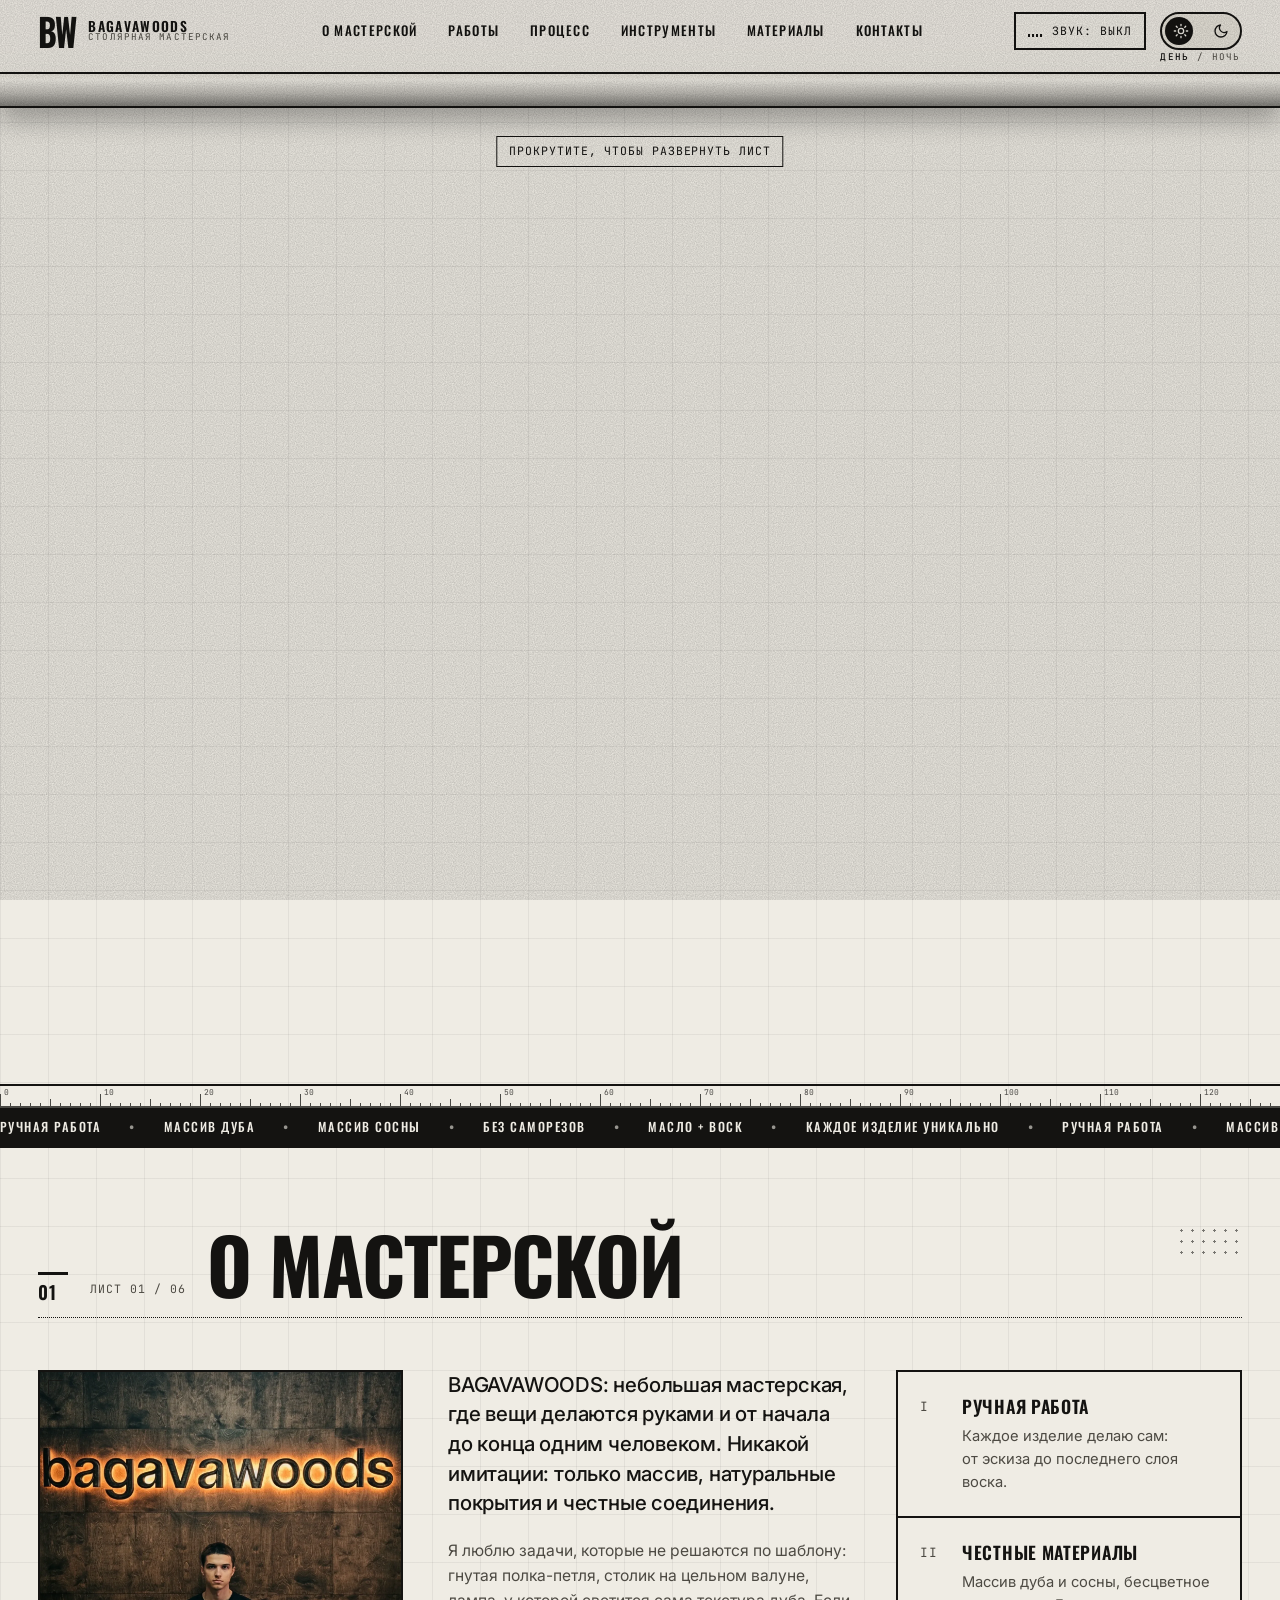
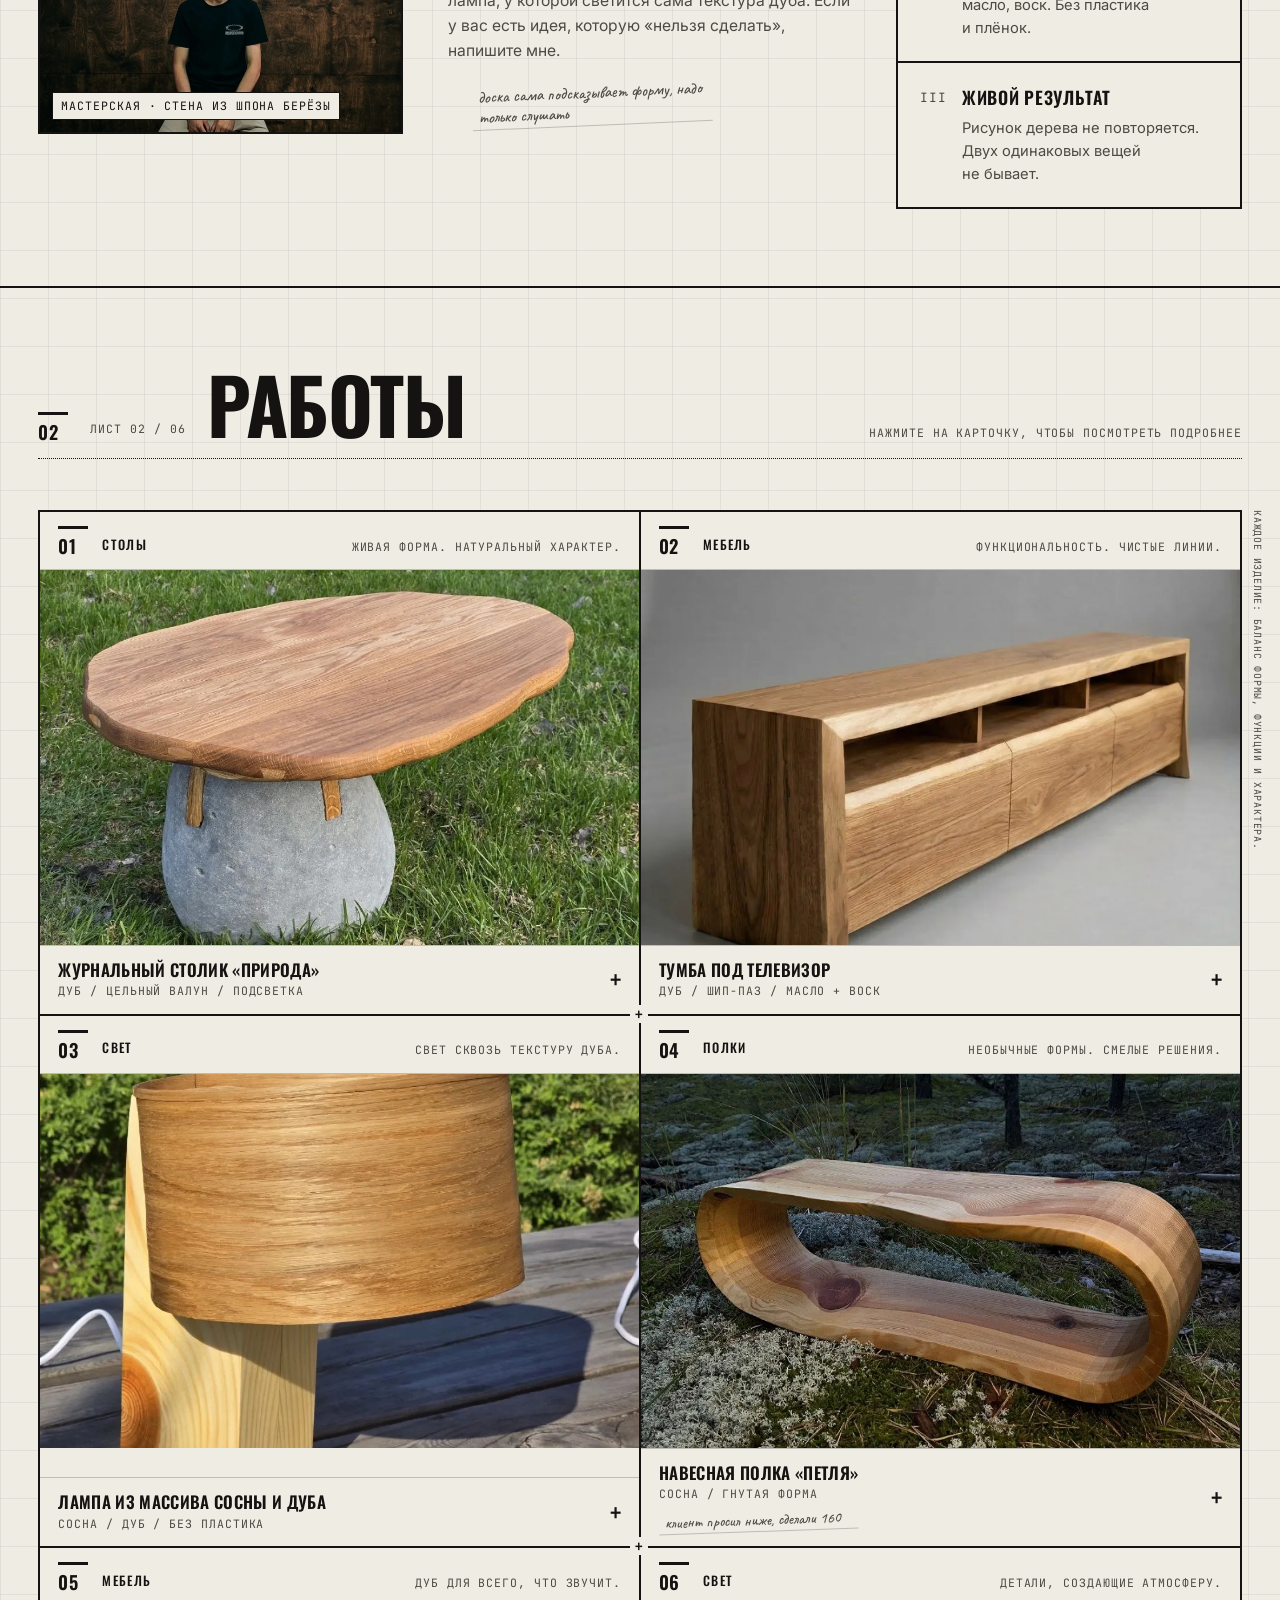
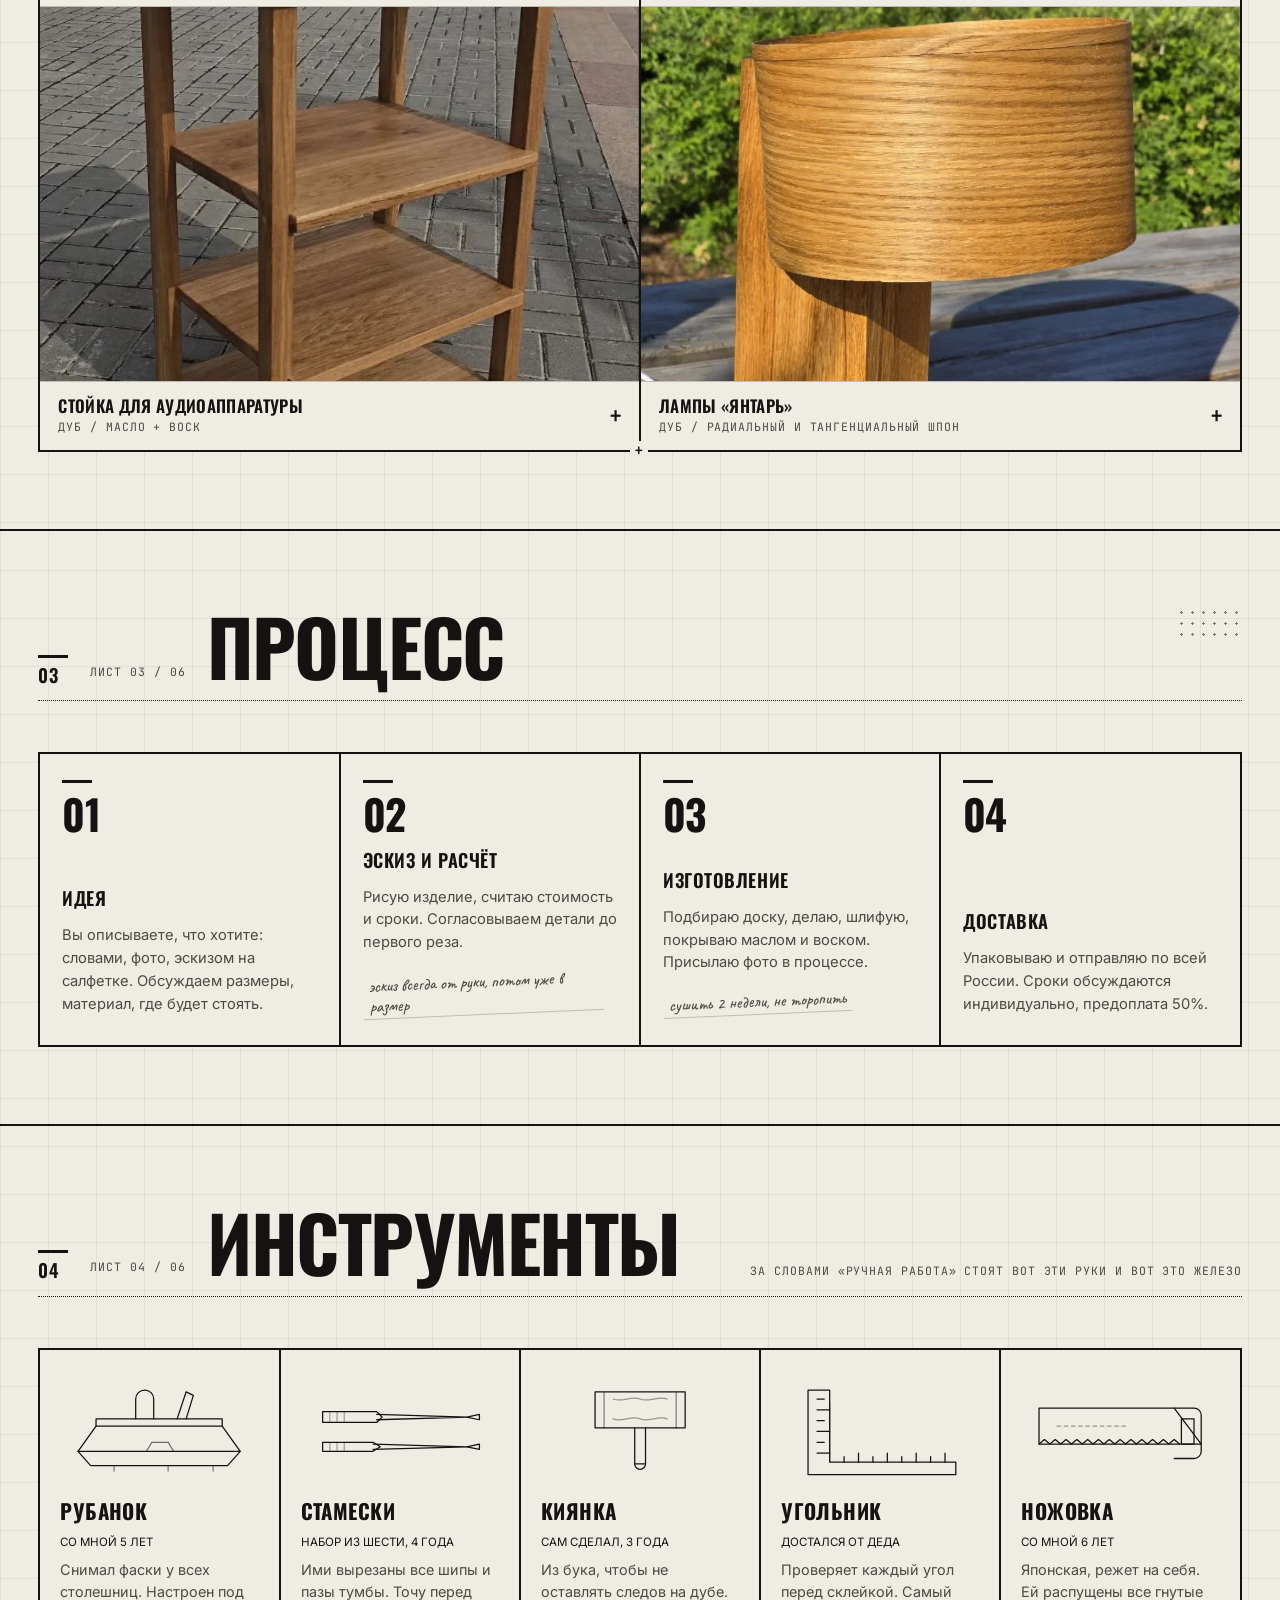
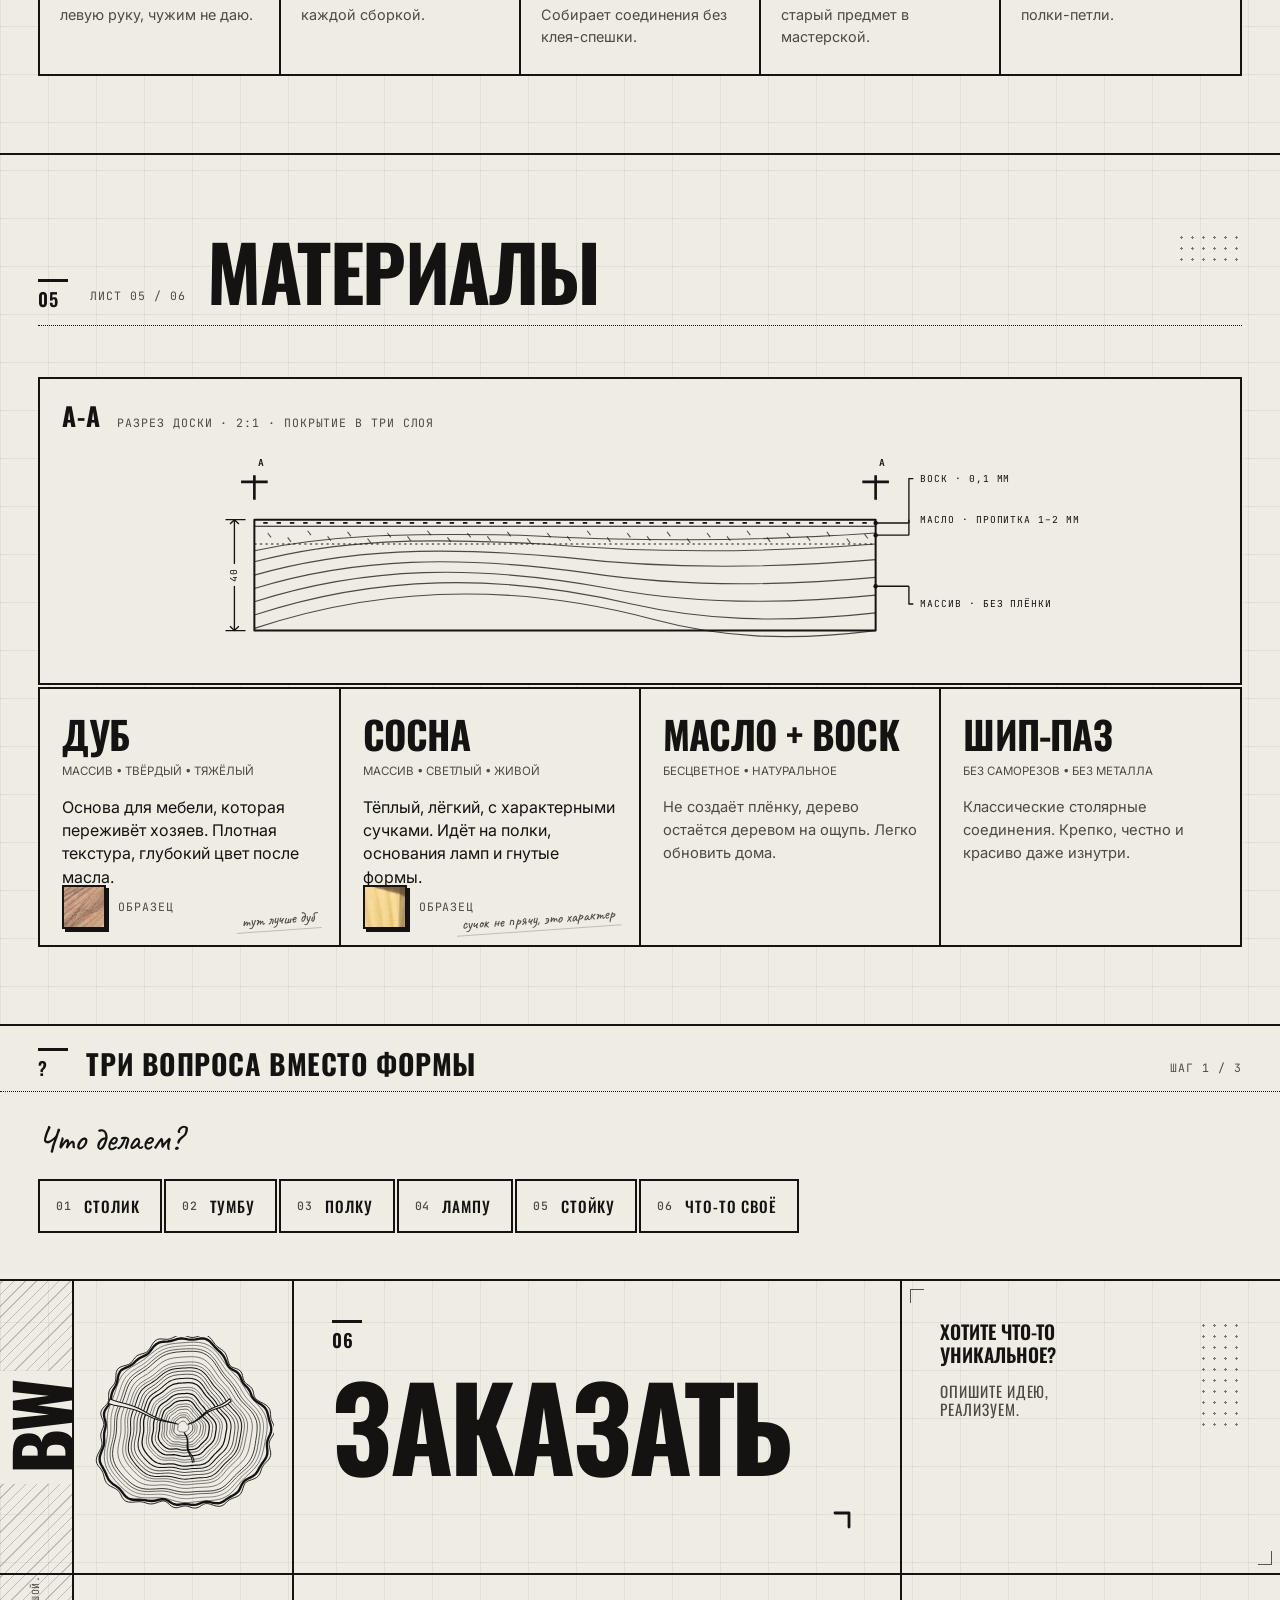
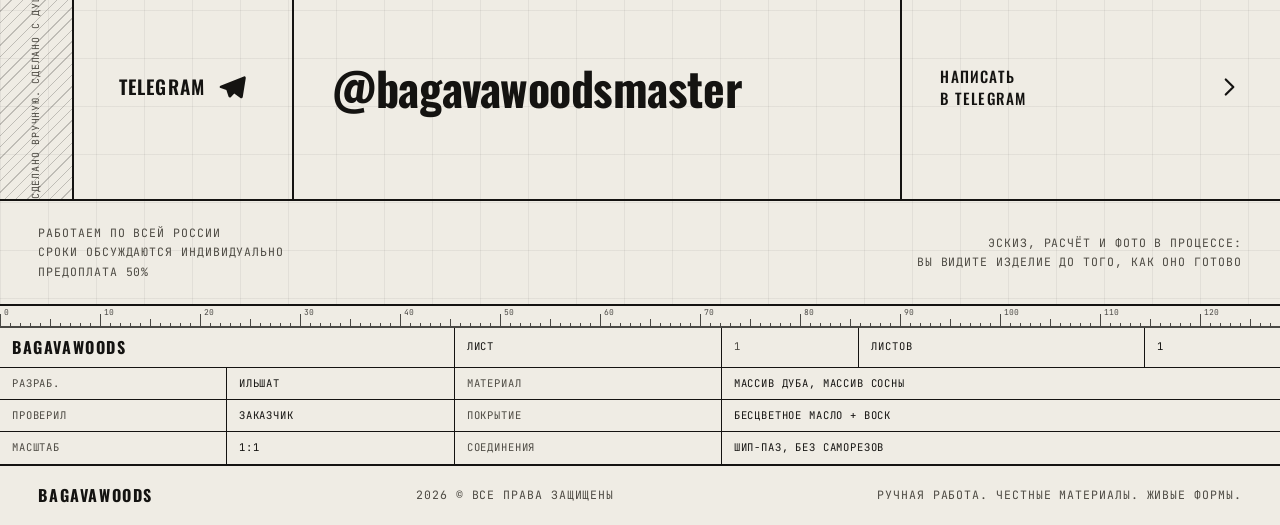
==== commit 383ecf91: "Портрет без выносок Co-Authored-By: Claude Fable 5.1 <noreply@anthropic.com>" ====
--- a/index.html
+++ b/index.html
@@ -10,7 +10,7 @@
 <link rel="preconnect" href="https://fonts.googleapis.com">
 <link rel="preconnect" href="https://fonts.gstatic.com" crossorigin>
 <link href="https://fonts.googleapis.com/css2?family=Oswald:wght@400;500;600;700&family=Inter:wght@400;500&family=Caveat:wght@500;600&family=JetBrains+Mono:wght@400;500&display=swap" rel="stylesheet">
-<link rel="stylesheet" href="style.css?v=28">
+<link rel="stylesheet" href="style.css?v=29">
 <script>
   (function(){try{var t=sessionStorage.getItem('bw-theme');if(!t){t='day';}document.documentElement.dataset.theme=t;}catch(e){}})();
 </script>
@@ -216,9 +216,6 @@
   <div class="about__grid">
     <figure class="about__photo cell">
       <img src="img/ilshat.webp" alt="Ильшат в мастерской на фоне вывески bagavawoods из дерева с тёплой подсветкой" width="1400" height="1400" loading="lazy" decoding="async">
-      <svg class="leaders leaders--about" id="leadersAbout" aria-hidden="true"></svg>
-      <span class="callout callout--a mono" data-x="34" data-y="27" aria-hidden="true">поз. 1<br>вывеска: дуб, подсветка</span>
-      <span class="callout callout--b mono" data-x="44" data-y="63" aria-hidden="true">поз. 2<br>Ильшат, 21 год</span>
       <span class="marks" aria-hidden="true"></span>
       <figcaption class="about__photo-cap mono">мастерская · стена из шпона берёзы</figcaption>
     </figure>
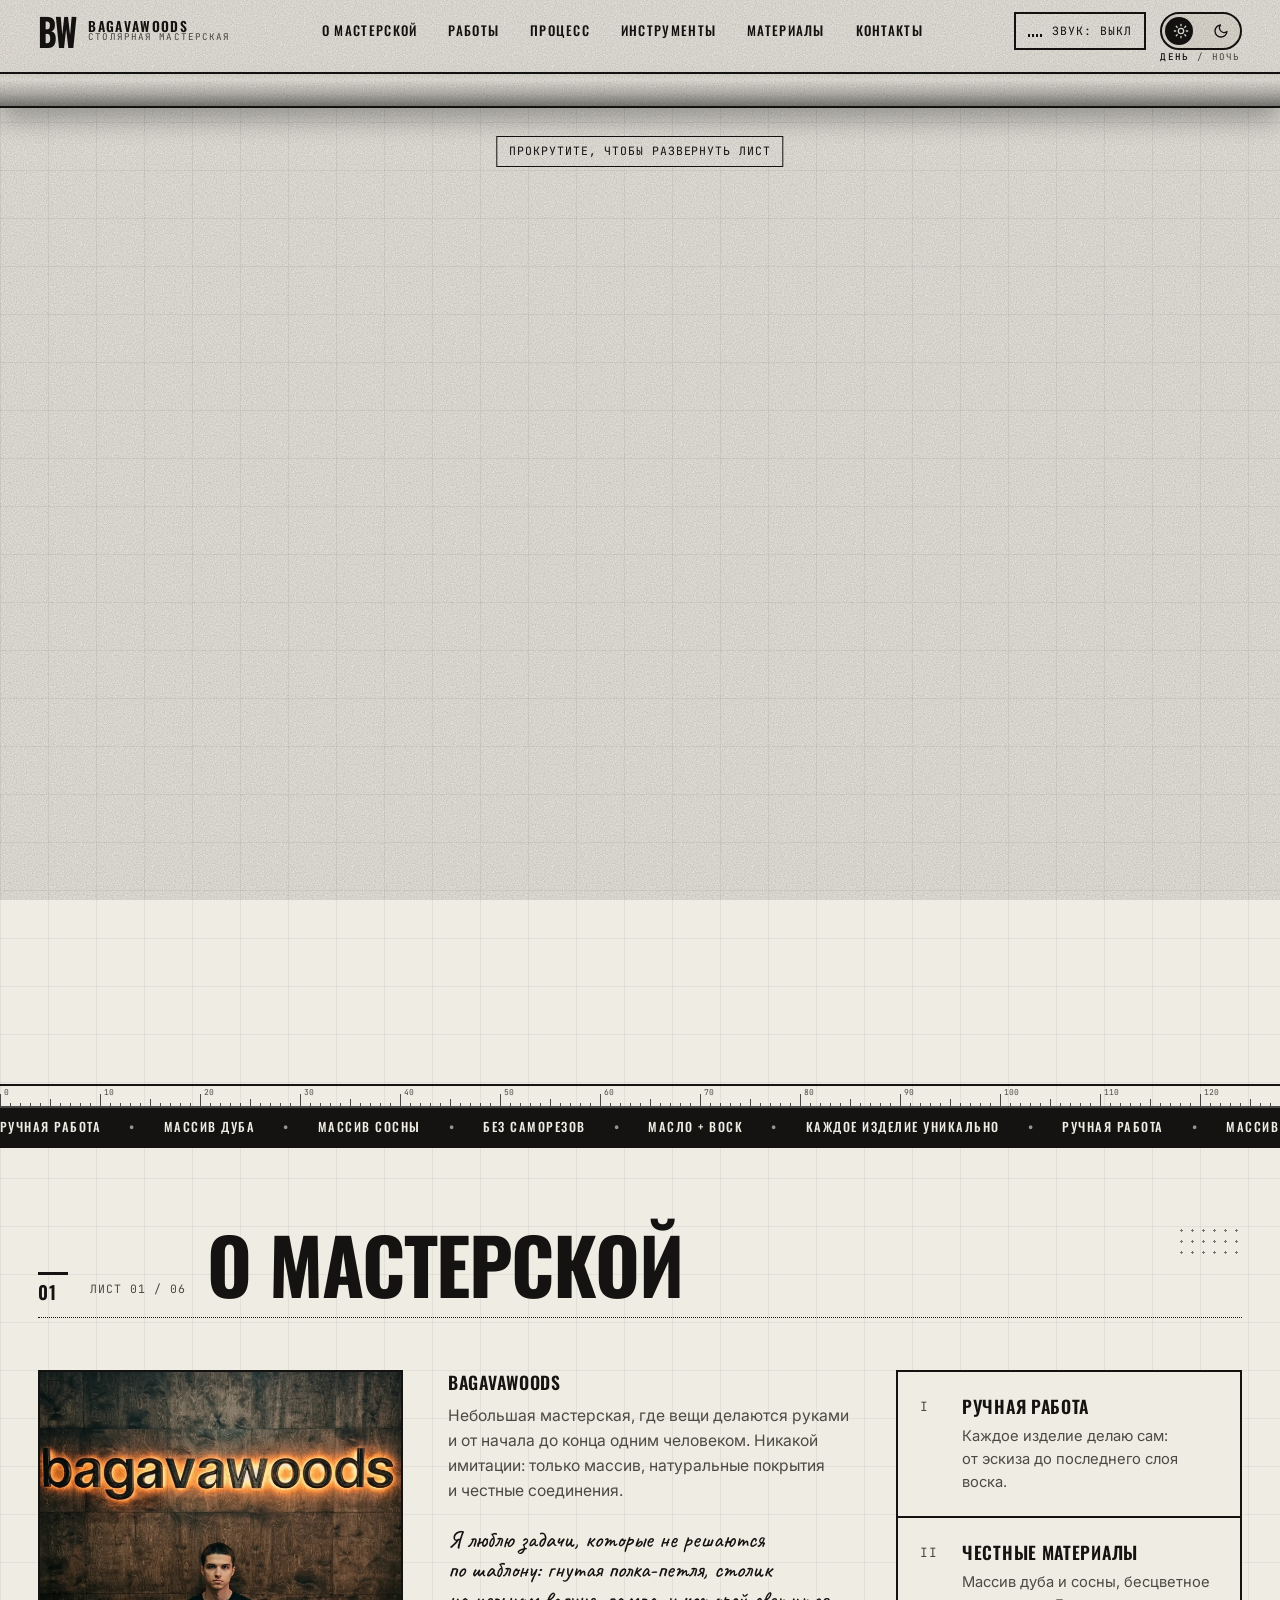
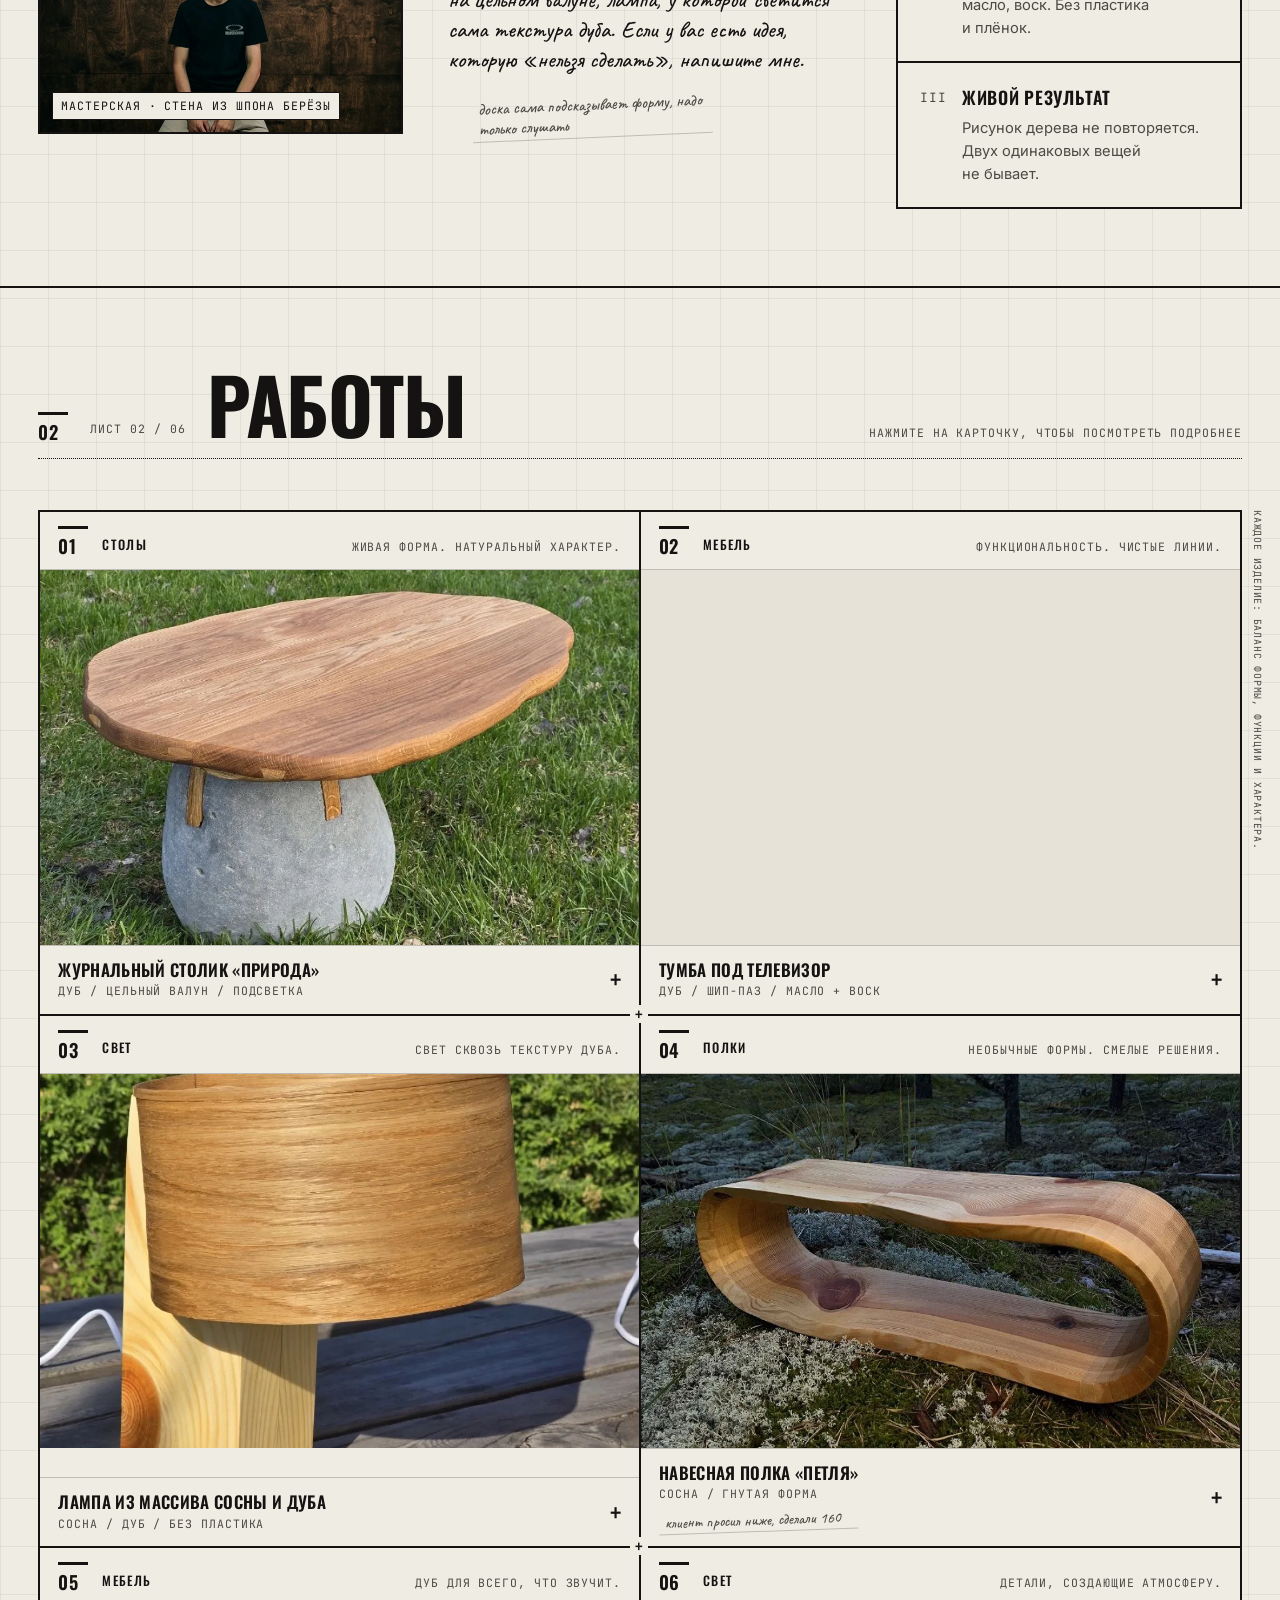
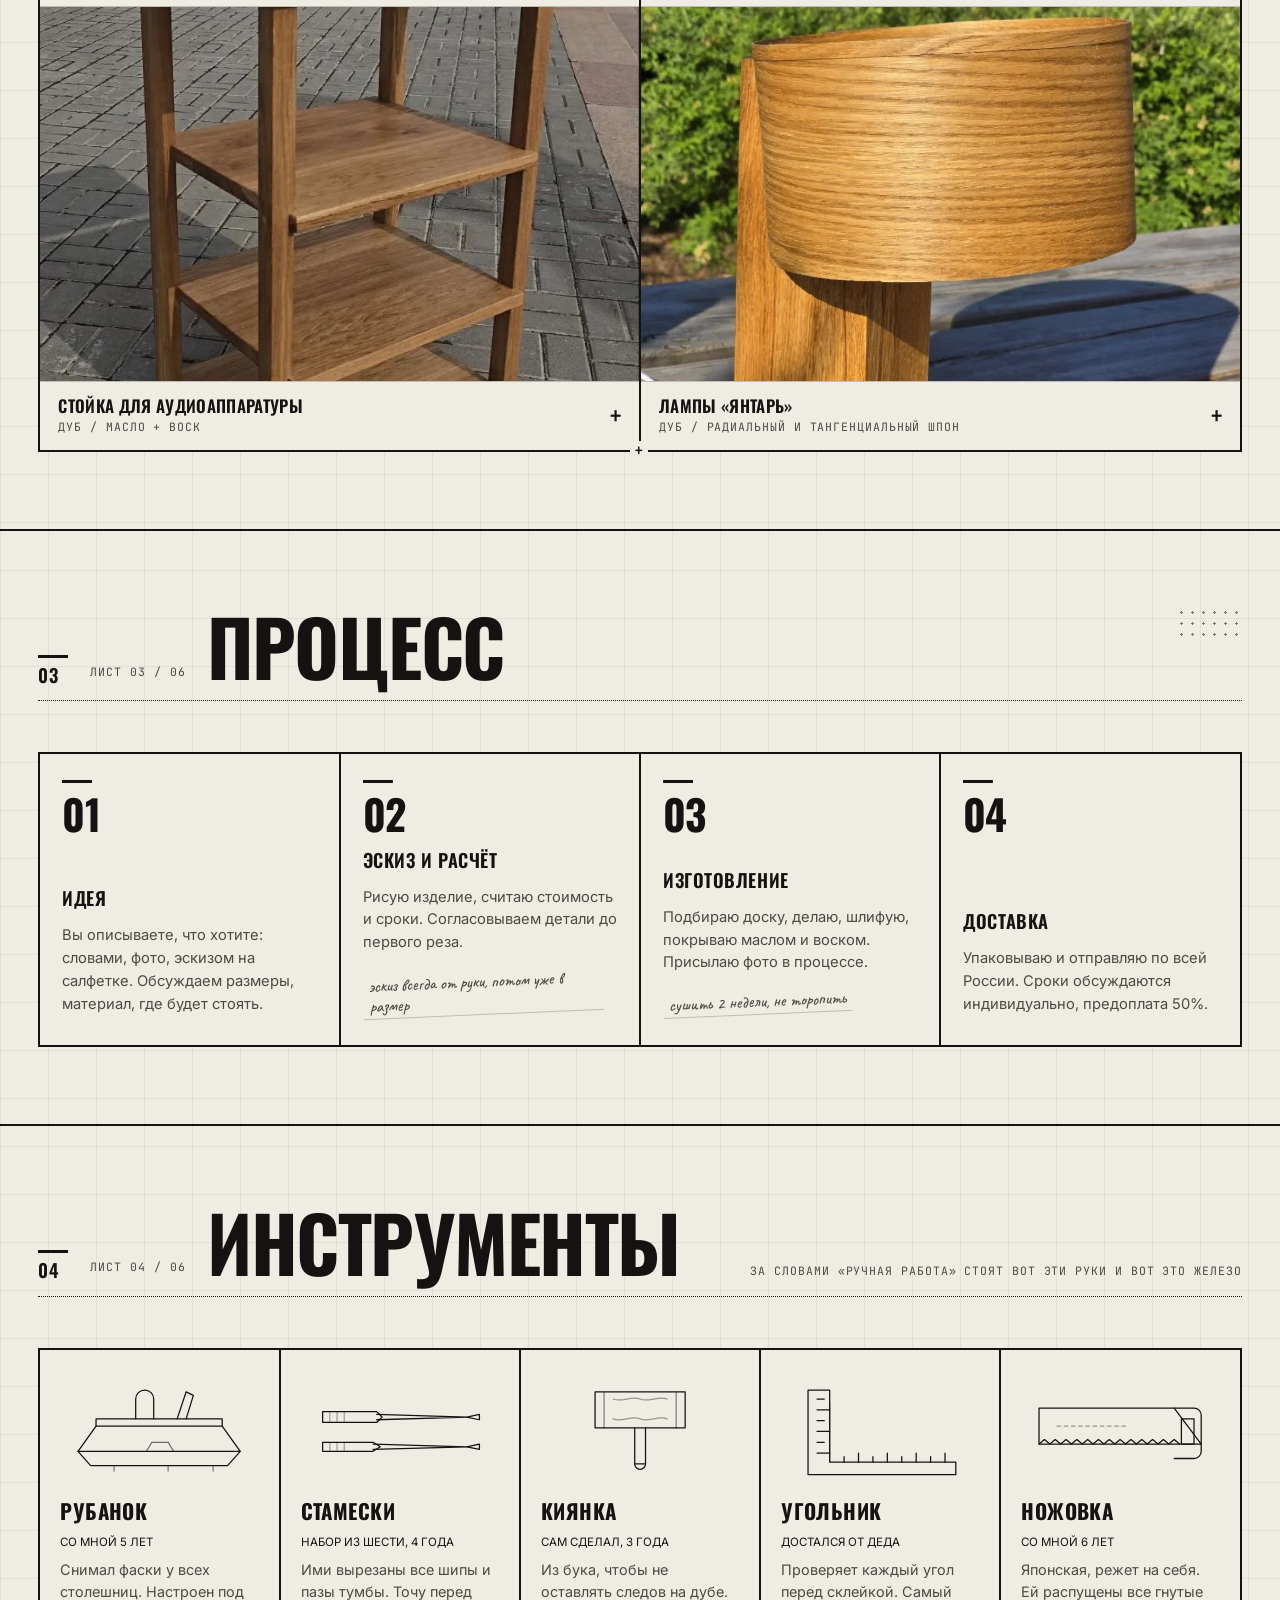
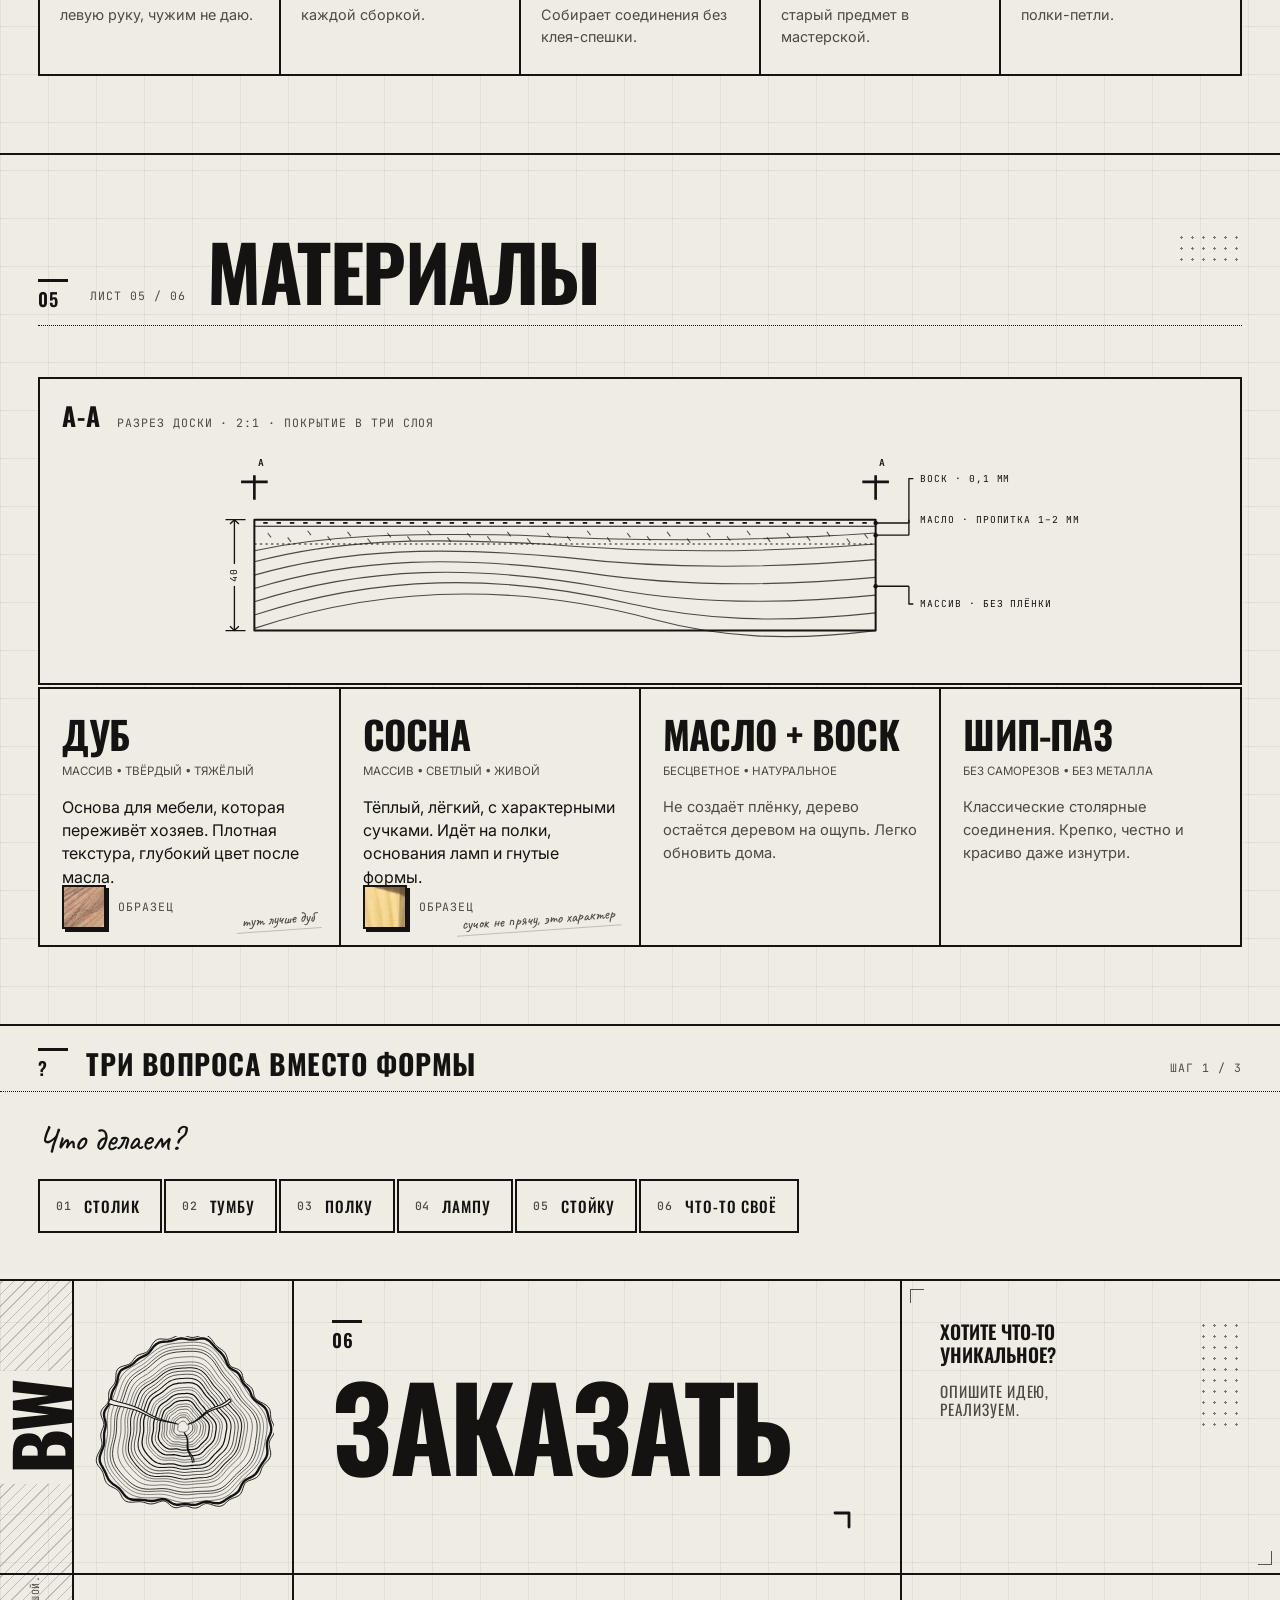
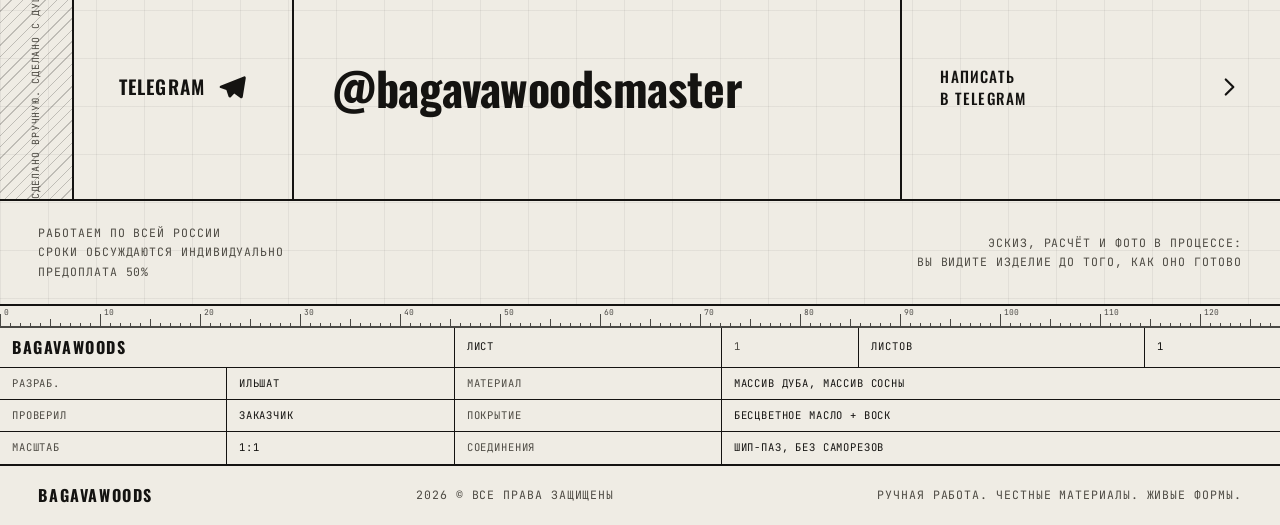
==== commit f24c303d: "О мастерской: заголовок и описание как у принципов, второй абзац рукописный Co-Authored-By: Claude F" ====
--- a/index.html
+++ b/index.html
@@ -10,7 +10,7 @@
 <link rel="preconnect" href="https://fonts.googleapis.com">
 <link rel="preconnect" href="https://fonts.gstatic.com" crossorigin>
 <link href="https://fonts.googleapis.com/css2?family=Oswald:wght@400;500;600;700&family=Inter:wght@400;500&family=Caveat:wght@500;600&family=JetBrains+Mono:wght@400;500&display=swap" rel="stylesheet">
-<link rel="stylesheet" href="style.css?v=29">
+<link rel="stylesheet" href="style.css?v=30">
 <script>
   (function(){try{var t=sessionStorage.getItem('bw-theme');if(!t){t='day';}document.documentElement.dataset.theme=t;}catch(e){}})();
 </script>
@@ -220,8 +220,9 @@
       <figcaption class="about__photo-cap mono">мастерская · стена из шпона берёзы</figcaption>
     </figure>
     <div class="about__text">
-      <p class="lead">BAGAVAWOODS: небольшая мастерская, где вещи делаются руками и&nbsp;от&nbsp;начала до&nbsp;конца одним человеком. Никакой имитации: только массив, натуральные покрытия и&nbsp;честные соединения.</p>
-      <p>Я&nbsp;люблю задачи, которые не&nbsp;решаются по&nbsp;шаблону: гнутая полка-петля, столик на&nbsp;цельном валуне, лампа, у&nbsp;которой светится сама текстура дуба. Если у&nbsp;вас есть идея, которую «нельзя сделать», напишите мне.</p>
+      <h3 class="about__h">BAGAVAWOODS</h3>
+      <p class="about__p">Небольшая мастерская, где вещи делаются руками и&nbsp;от&nbsp;начала до&nbsp;конца одним человеком. Никакой имитации: только массив, натуральные покрытия и&nbsp;честные соединения.</p>
+      <p class="about__hand hand">Я&nbsp;люблю задачи, которые не&nbsp;решаются по&nbsp;шаблону: гнутая полка-петля, столик на&nbsp;цельном валуне, лампа, у&nbsp;которой светится сама текстура дуба. Если у&nbsp;вас есть идея, которую «нельзя сделать», напишите мне.</p>
       <span class="pnote hand">доска сама подсказывает форму, надо только слушать</span>
     </div>
     <ul class="principles" role="list">
--- a/style.css
+++ b/style.css
@@ -277,7 +277,9 @@
 .about__photo .leaders circle { r: 3; }
 .about__text { position: relative; }
 .lead { font-size: clamp(1.15rem, 1.6vw, 1.45rem); line-height: 1.45; font-weight: 500; margin-bottom: 20px; letter-spacing: -.01em; }
-.about__text p:not(.lead) { color: var(--ink-2); font-size: .98rem; line-height: 1.6; max-width: 56ch; }
+.about__h { text-transform: uppercase; font-weight: 600; letter-spacing: .04em; font-size: 1.1rem; margin-bottom: 8px; }
+.about__p { color: var(--ink-2); font-size: .98rem; line-height: 1.6; max-width: 56ch; margin-bottom: 22px; }
+.about__hand { font-family: var(--font-hand); font-size: clamp(1.35rem, 1.8vw, 1.7rem); line-height: 1.3; color: var(--ink); max-width: 40ch; }
 .principles { display: grid; gap: var(--lw); background: var(--line); border: var(--lw) solid var(--line); }
 .principles li { background: var(--bg); padding: 22px 24px 22px 64px; position: relative; }
 .principles__n { position: absolute; left: 22px; top: 26px; font-size: .8rem; }
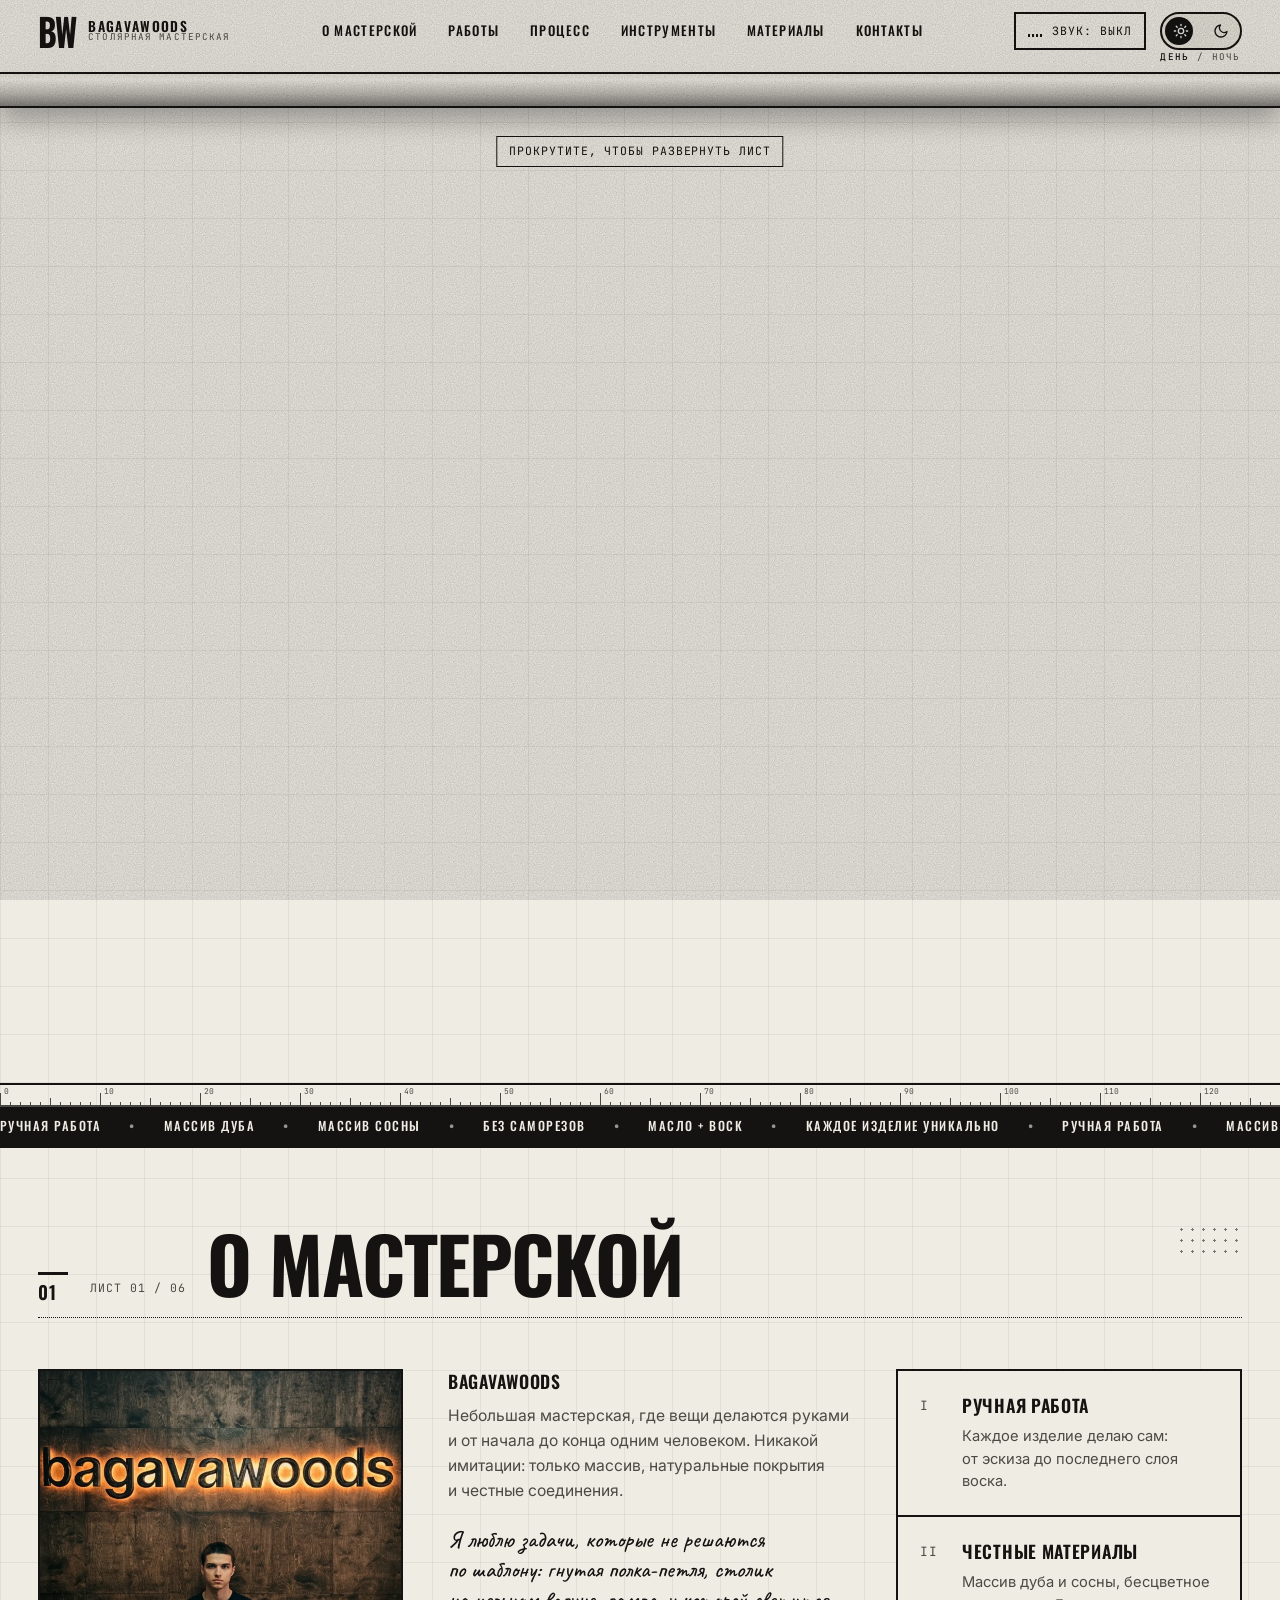
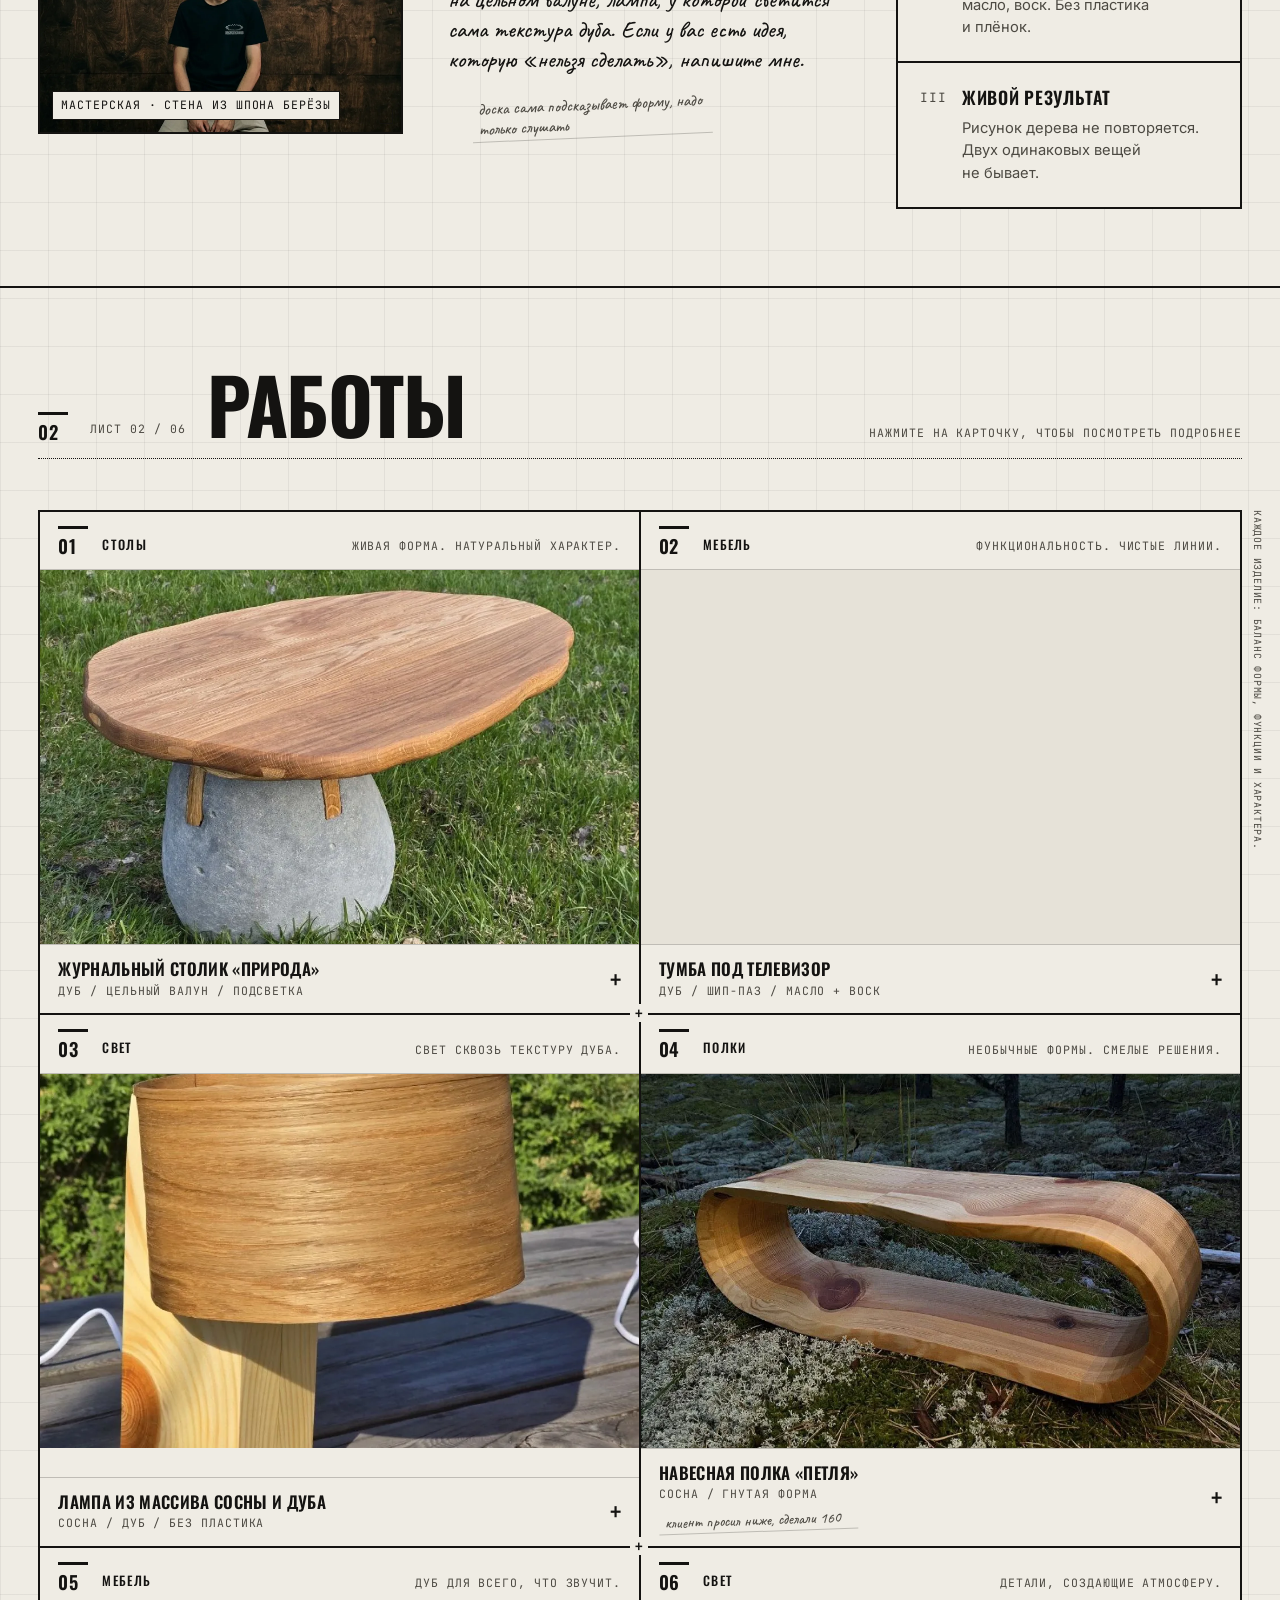
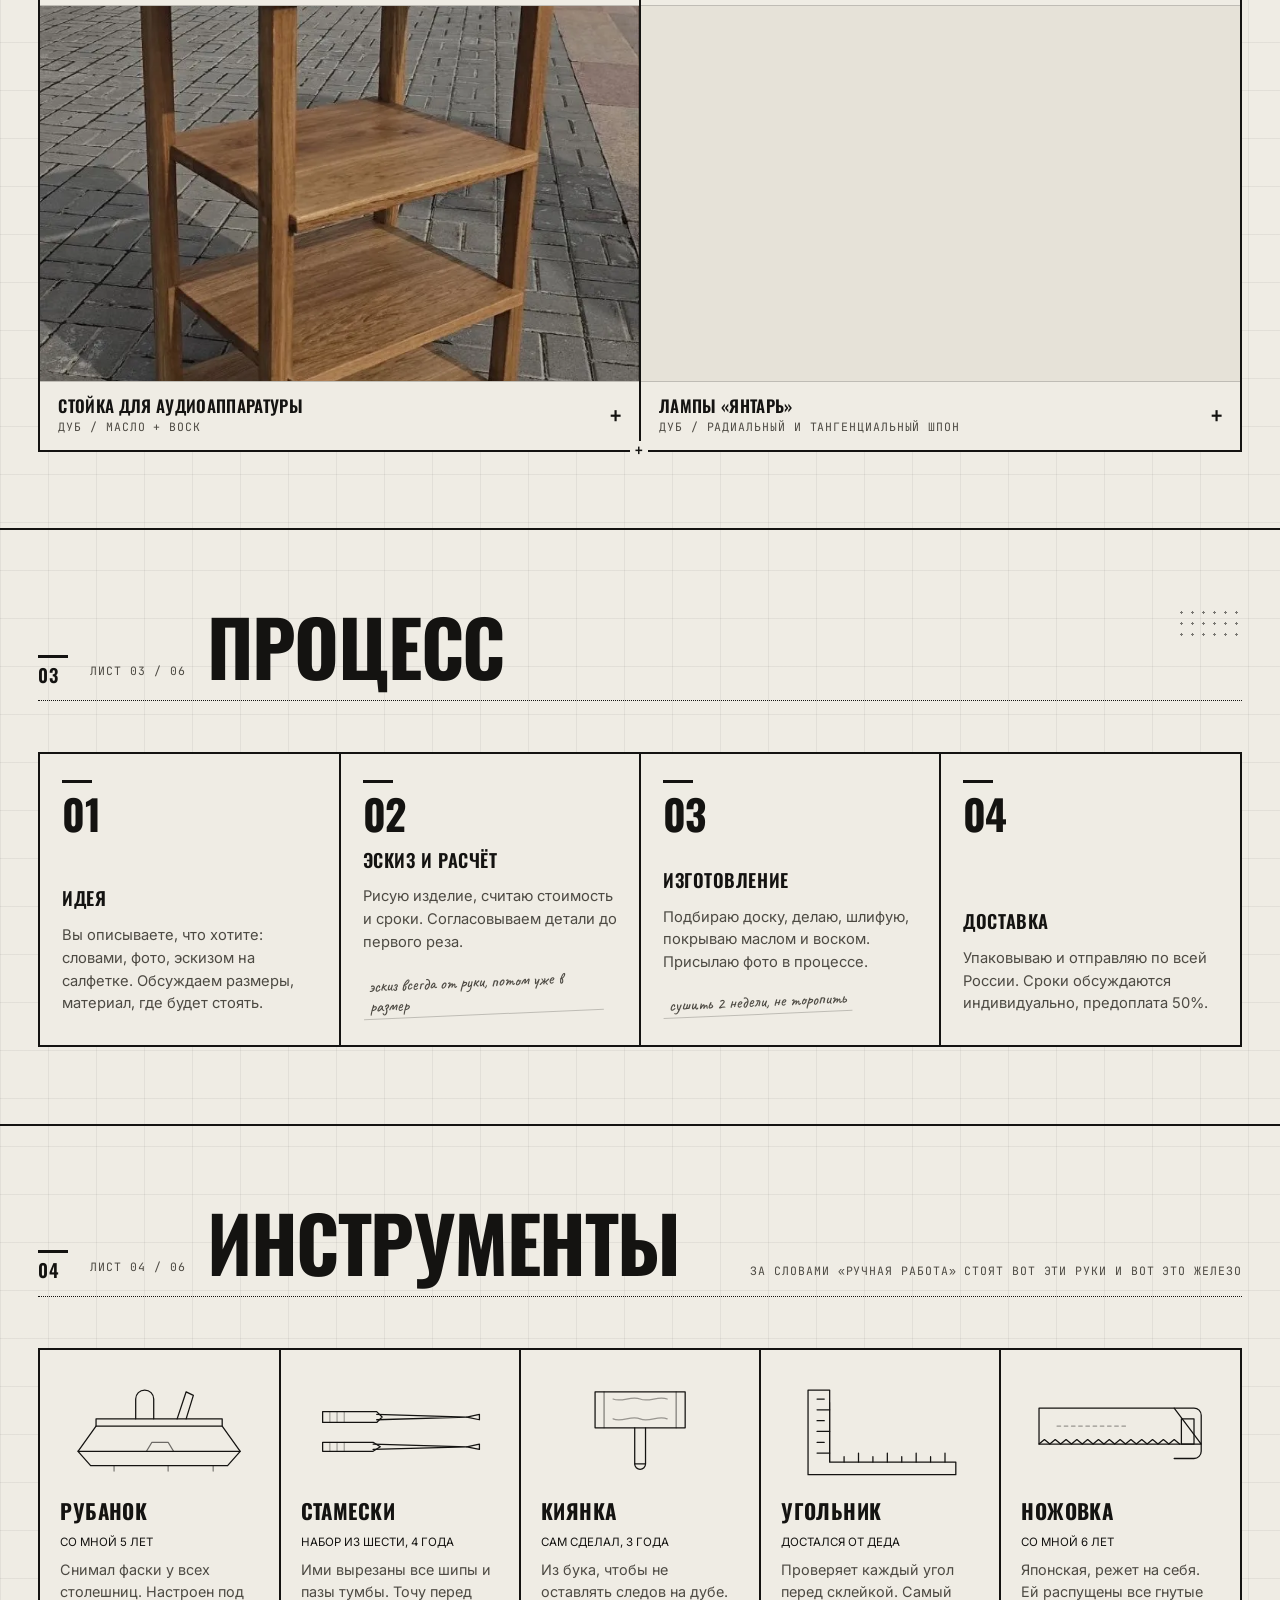
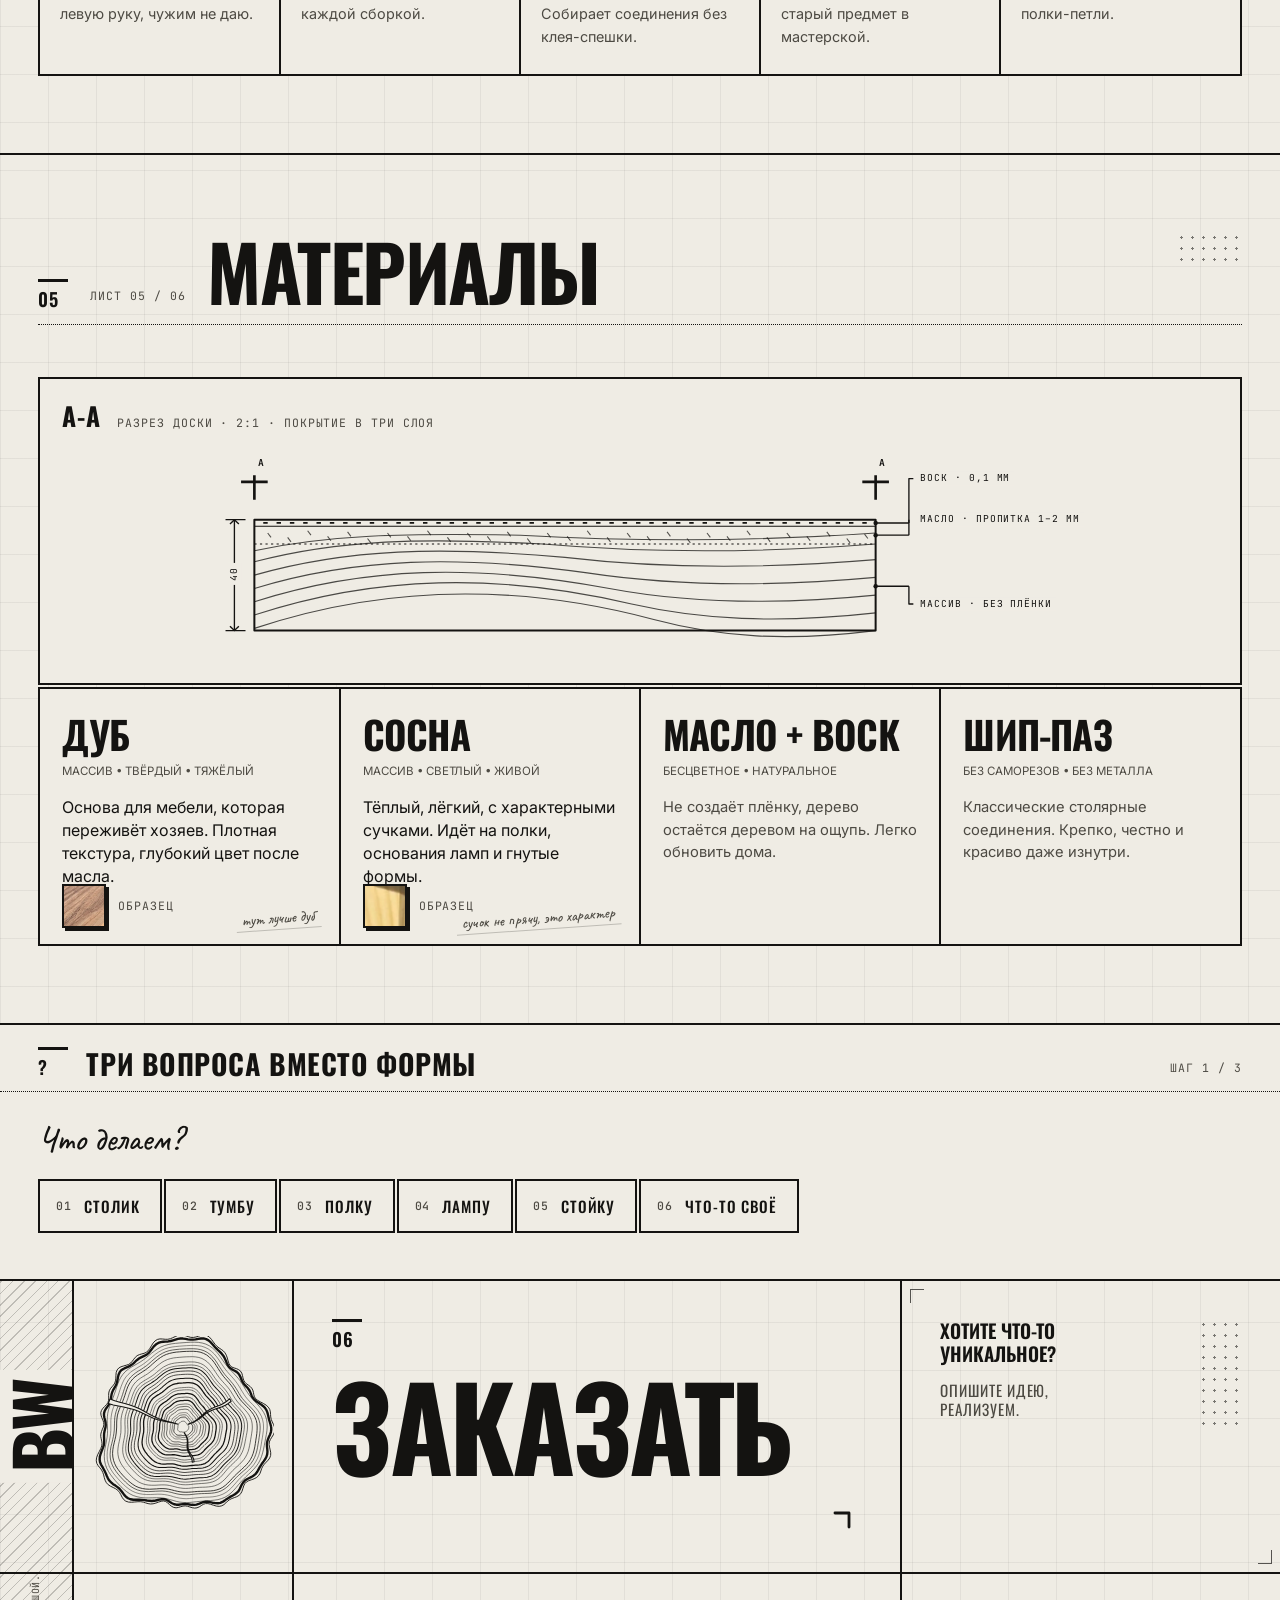
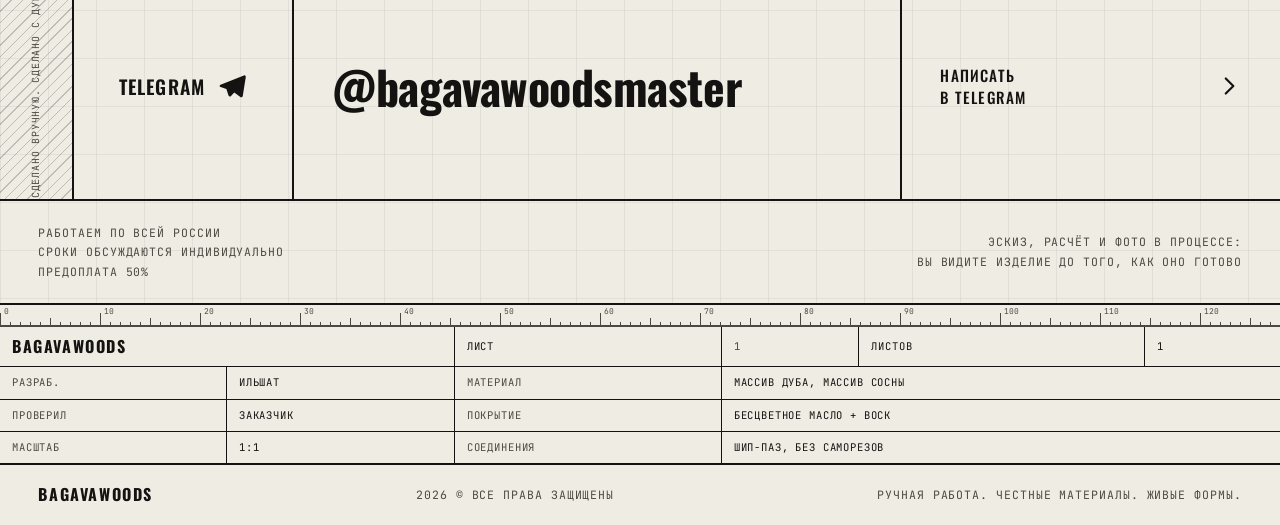
==== commit 5a89a41b: "Шапка закреплена сверху (fixed), отступ и якоря с учётом её высоты Co-Authored-By: Claude Fable 5.1 " ====
--- a/index.html
+++ b/index.html
@@ -10,7 +10,7 @@
 <link rel="preconnect" href="https://fonts.googleapis.com">
 <link rel="preconnect" href="https://fonts.gstatic.com" crossorigin>
 <link href="https://fonts.googleapis.com/css2?family=Oswald:wght@400;500;600;700&family=Inter:wght@400;500&family=Caveat:wght@500;600&family=JetBrains+Mono:wght@400;500&display=swap" rel="stylesheet">
-<link rel="stylesheet" href="style.css?v=30">
+<link rel="stylesheet" href="style.css?v=31">
 <script>
   (function(){try{var t=sessionStorage.getItem('bw-theme');if(!t){t='day';}document.documentElement.dataset.theme=t;}catch(e){}})();
 </script>
@@ -553,6 +553,6 @@
   </div>
 </div>
 
-<script src="main.js?v=22"></script>
+<script src="main.js?v=23"></script>
 </body>
 </html>
--- a/style.css
+++ b/style.css
@@ -38,9 +38,10 @@
 }
 
 *, *::before, *::after { box-sizing: border-box; }
-html { scroll-behavior: smooth; -webkit-text-size-adjust: 100%; }
+html { scroll-behavior: smooth; -webkit-text-size-adjust: 100%; scroll-padding-top: var(--header-h, 74px); }
 body {
   margin: 0;
+  padding-top: var(--header-h, 74px);
   background: var(--bg);
   color: var(--ink);
   font-family: var(--font-display);
@@ -134,7 +135,7 @@
    HEADER
    ========================================================= */
 .header {
-  position: sticky; top: 0; z-index: 40;
+  position: fixed; top: 0; left: 0; right: 0; z-index: 40;
   display: grid; grid-template-columns: auto 1fr auto; align-items: start; gap: var(--gutter);
   padding: 12px var(--gutter) 10px;
   background: color-mix(in srgb, var(--bg) 90%, transparent);
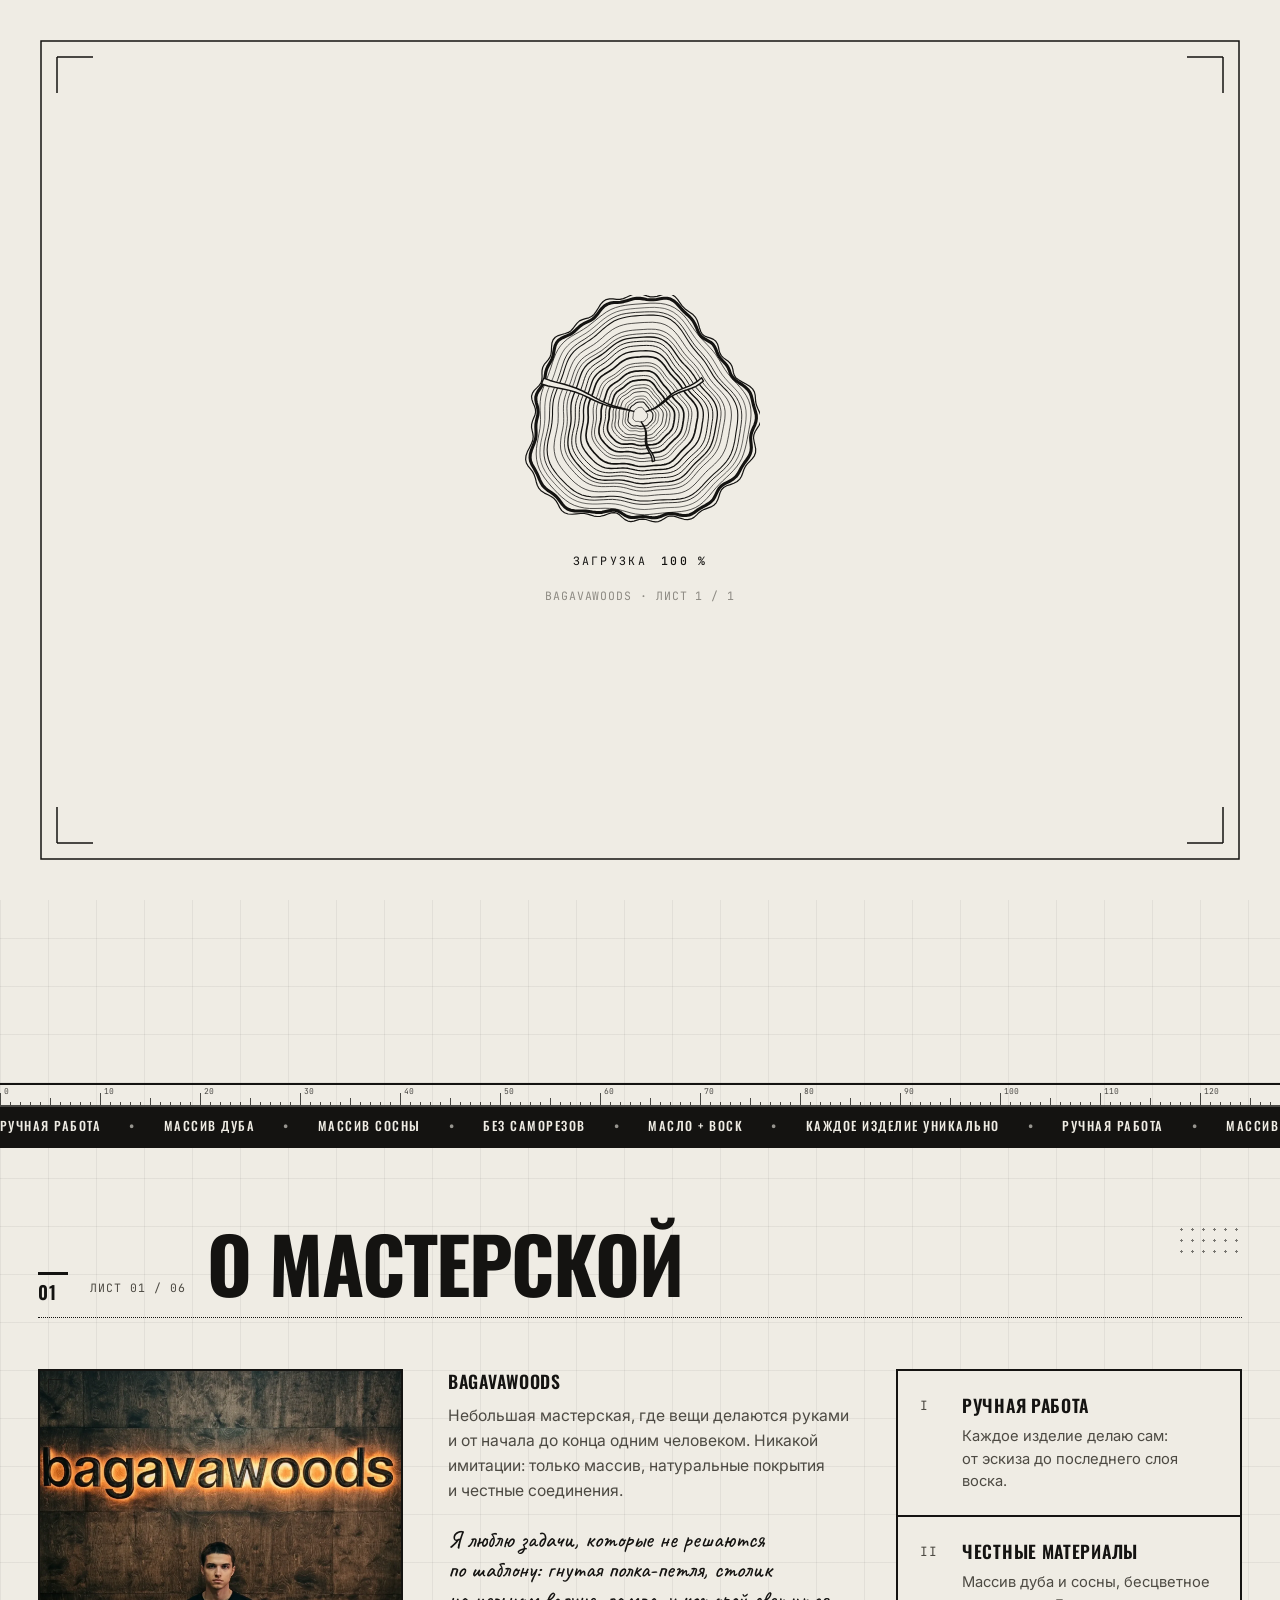
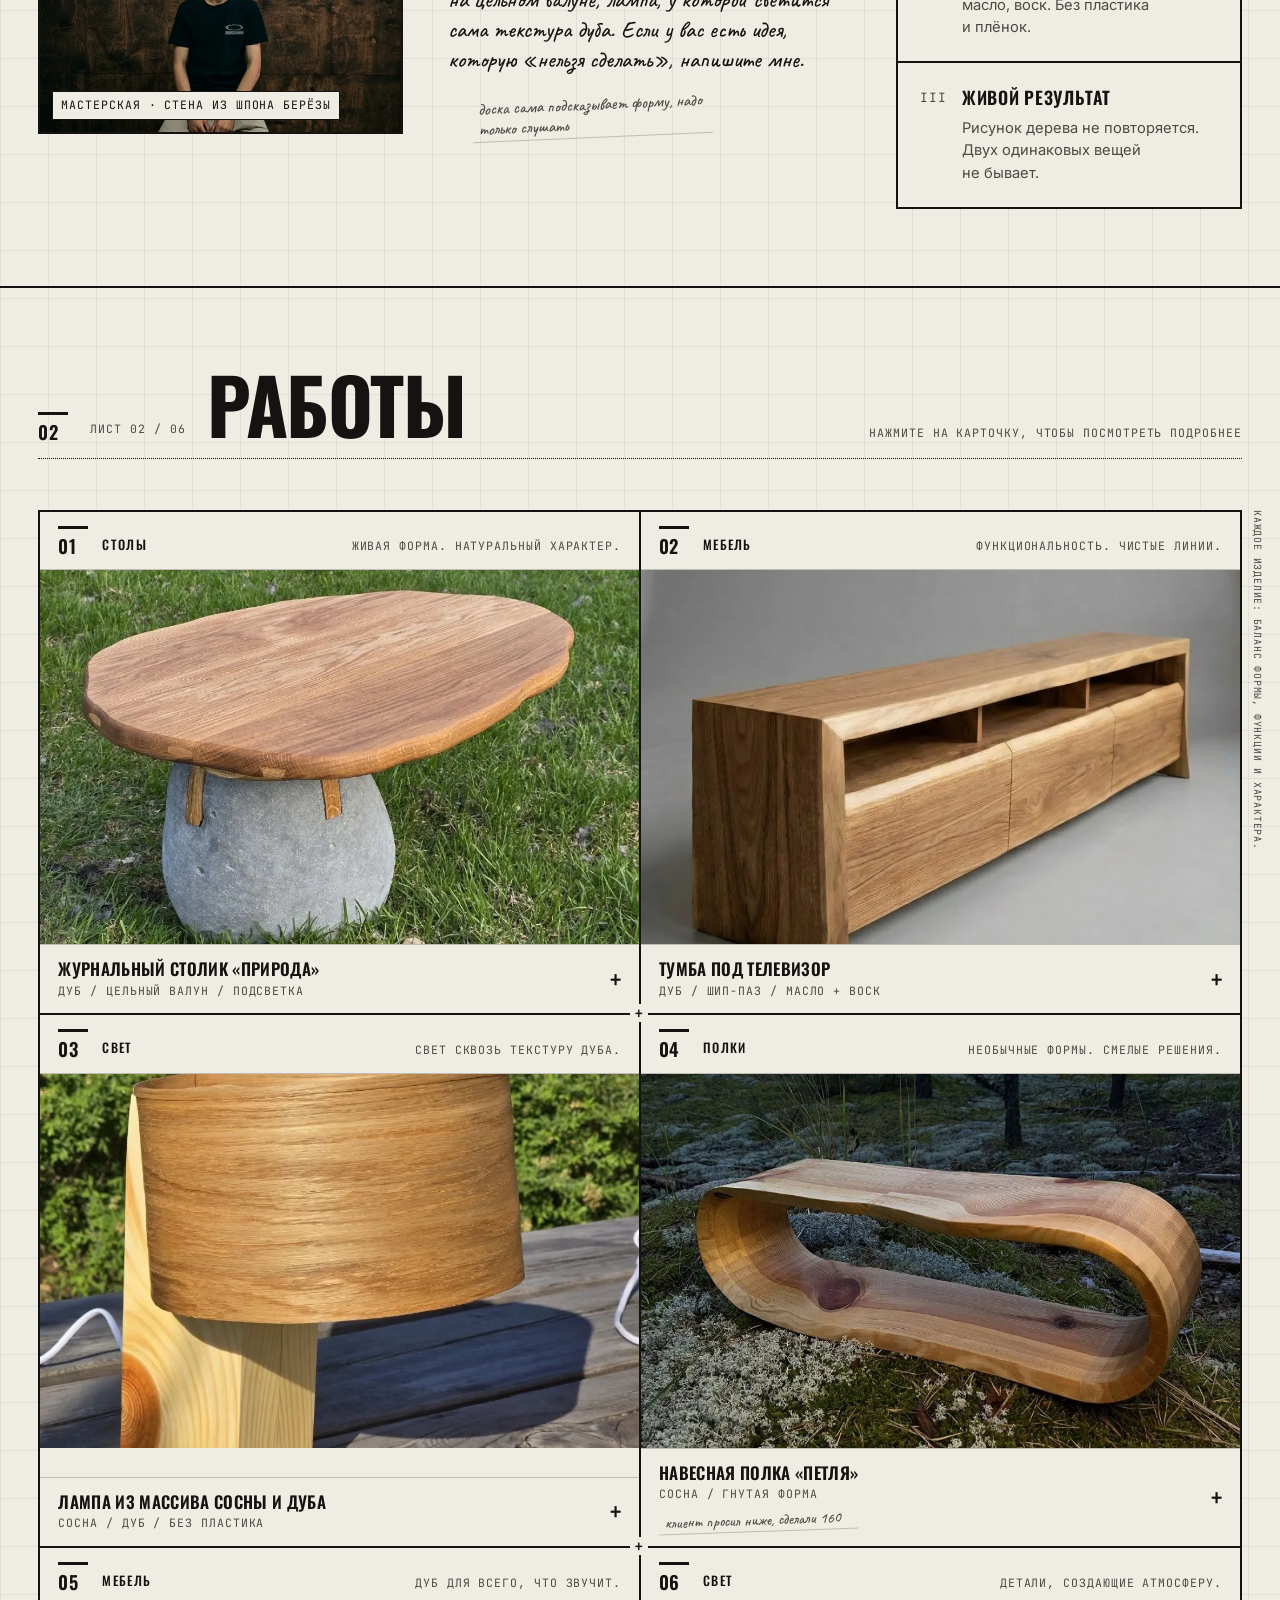
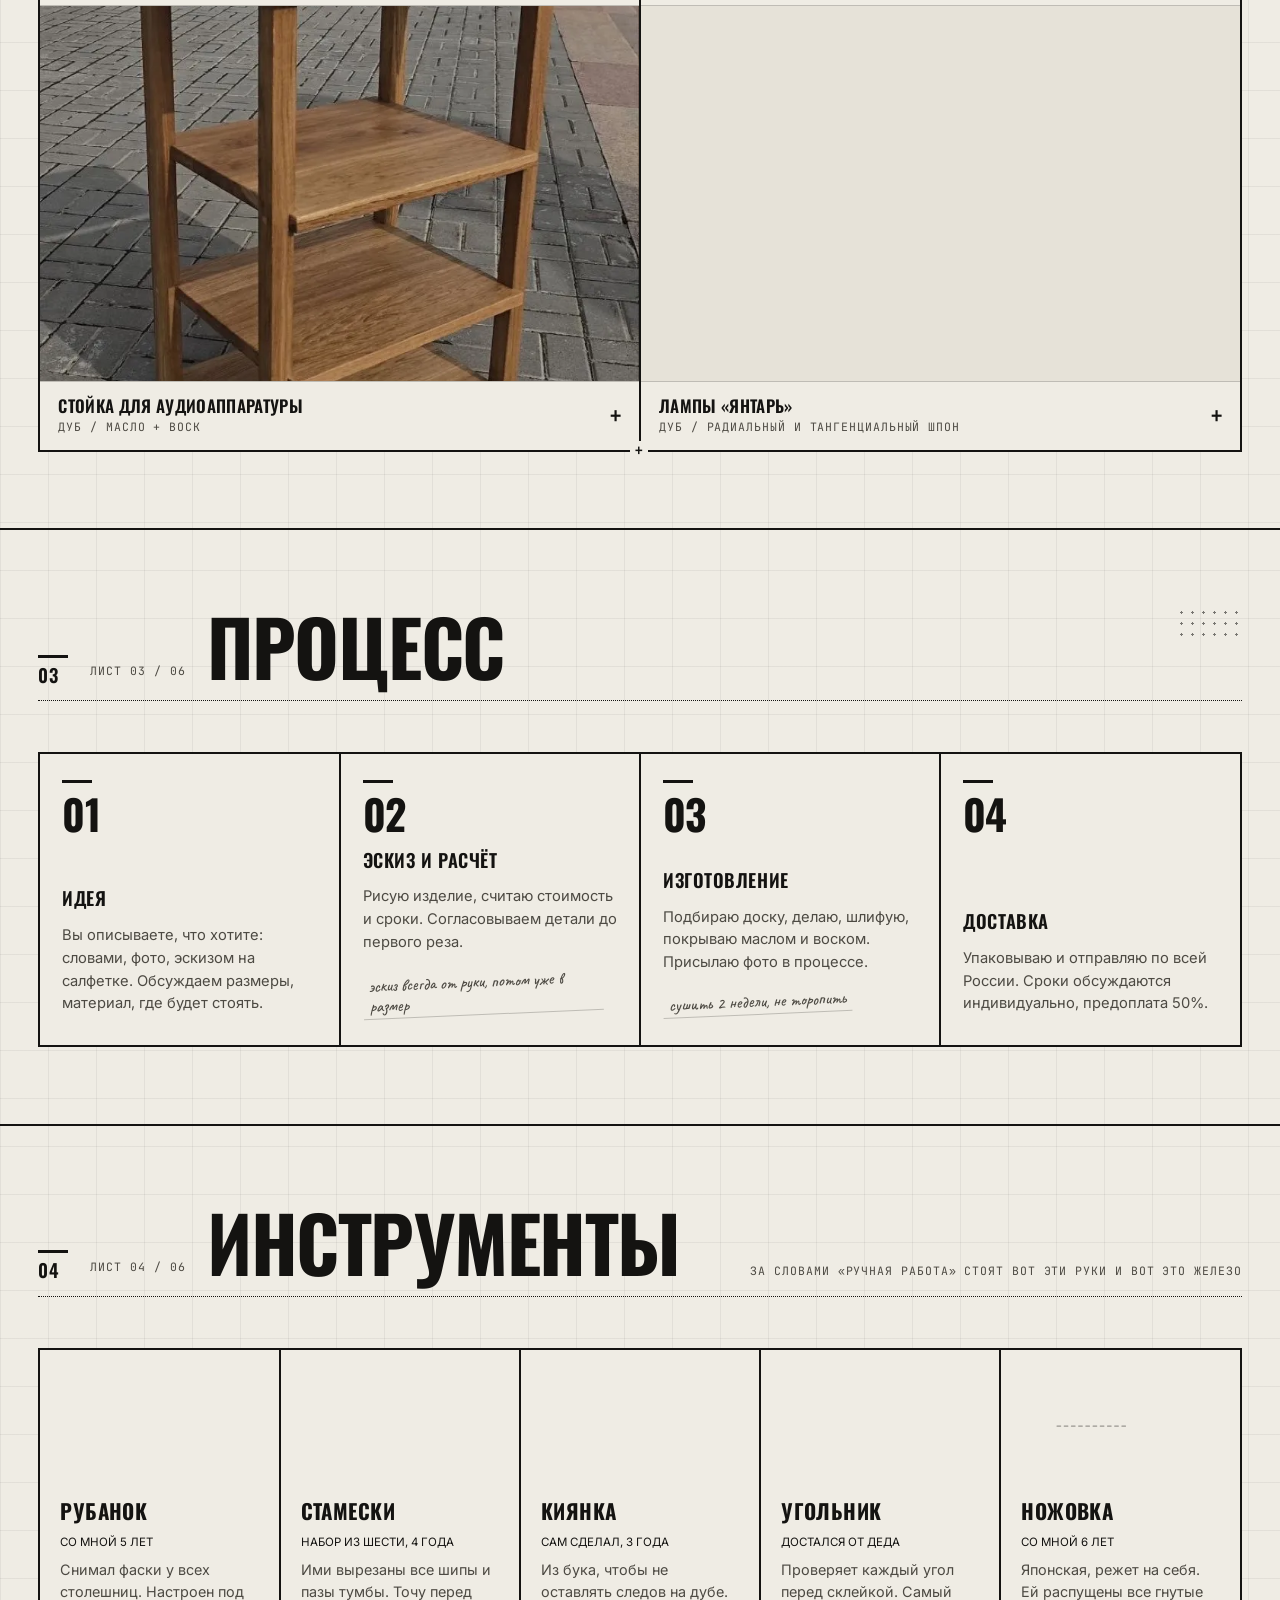
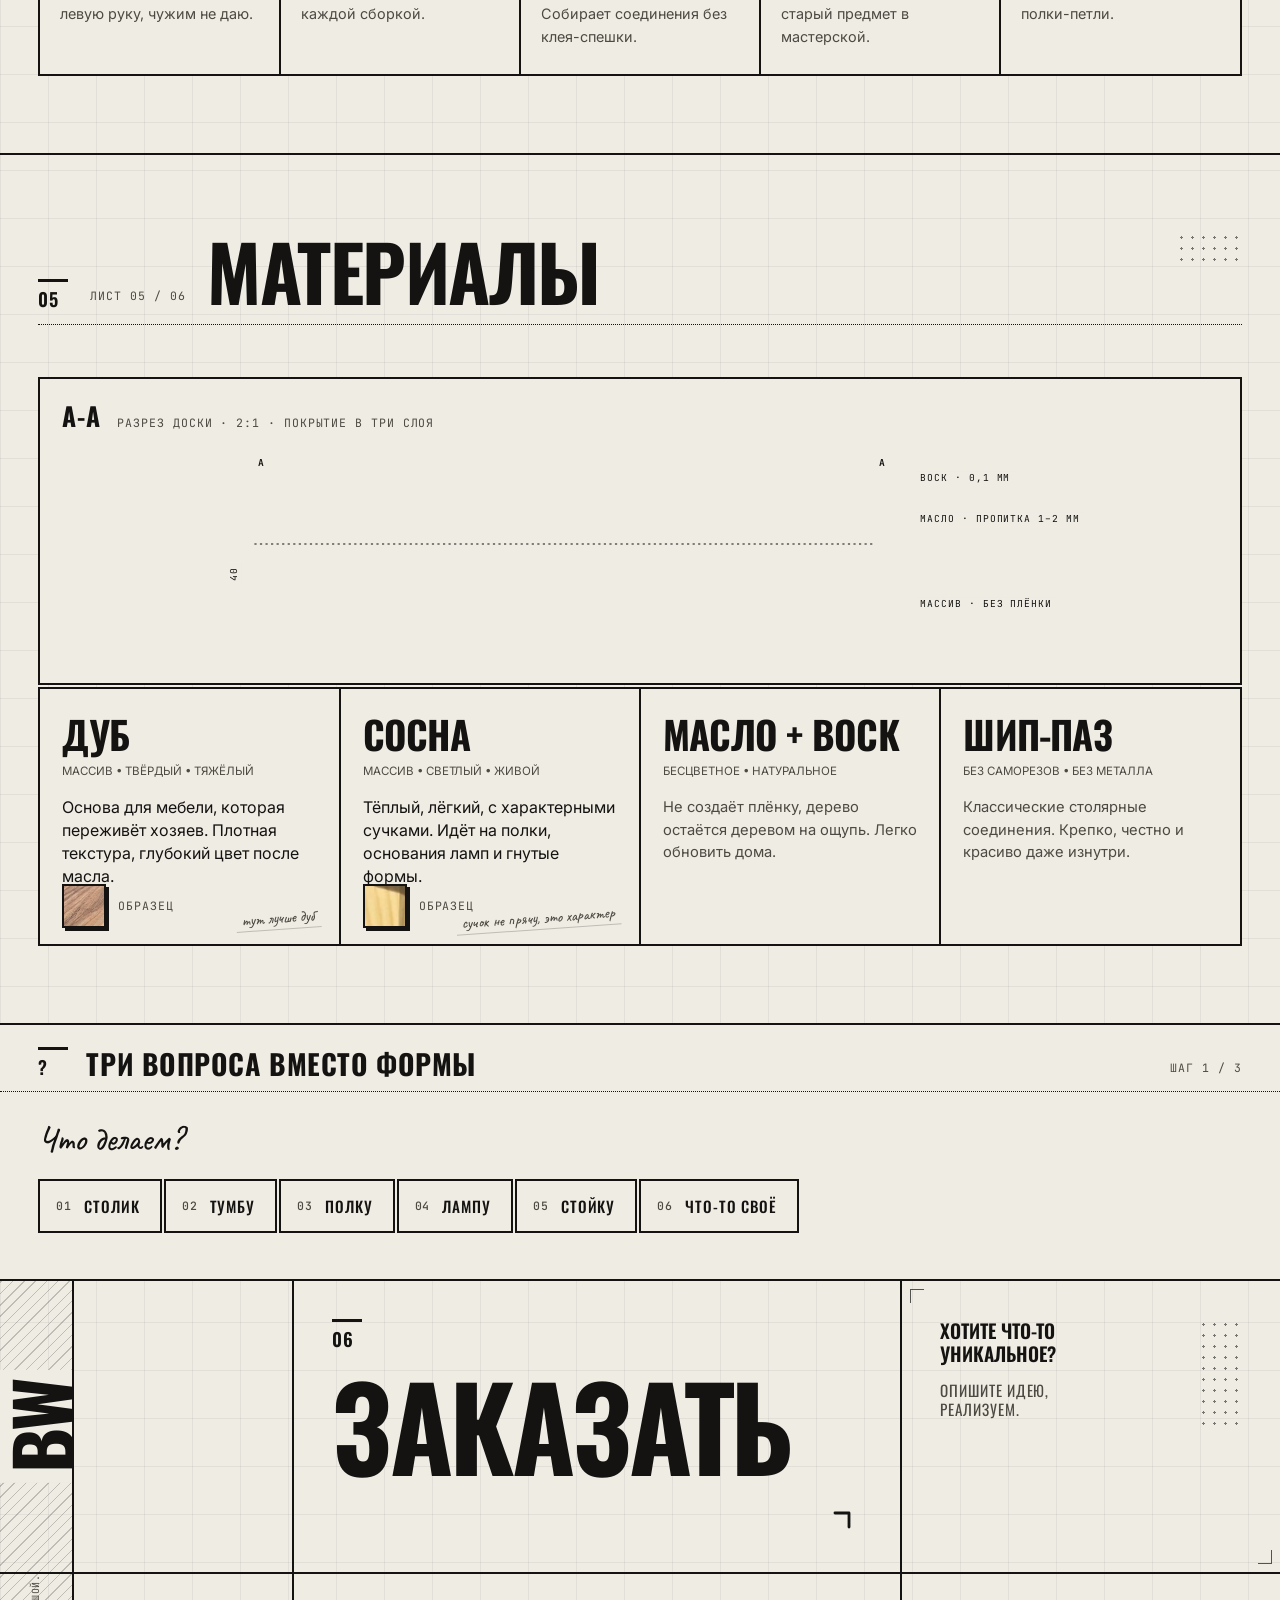
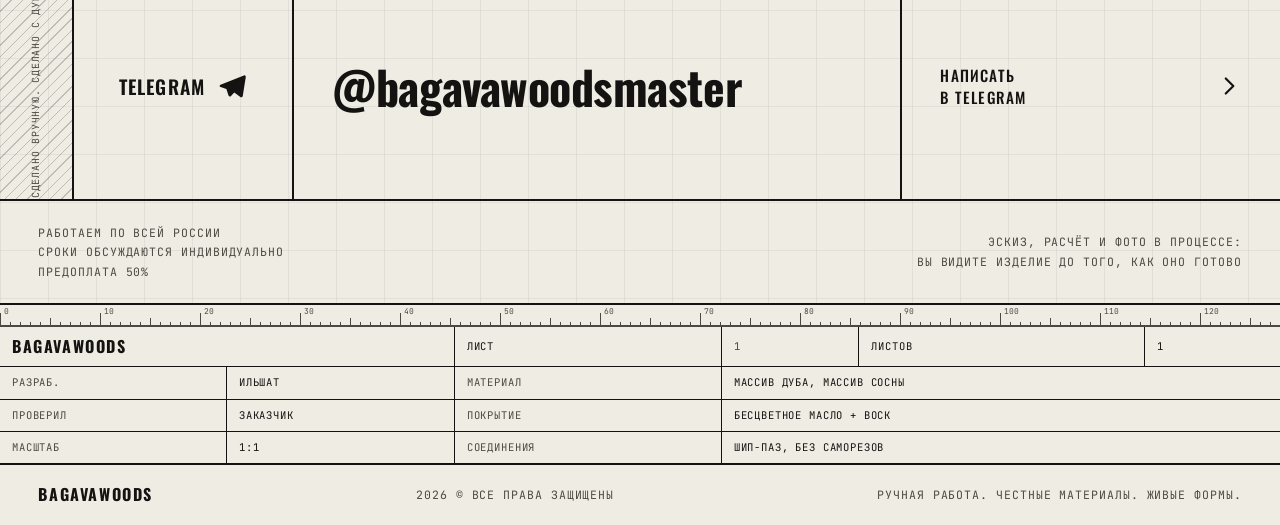
==== commit 4b024292: "Загрузочный экран на секунду дольше Co-Authored-By: Claude Fable 5.1 <noreply@anthropic.com>" ====
--- a/index.html
+++ b/index.html
@@ -553,6 +553,6 @@
   </div>
 </div>
 
-<script src="main.js?v=23"></script>
+<script src="main.js?v=24"></script>
 </body>
 </html>
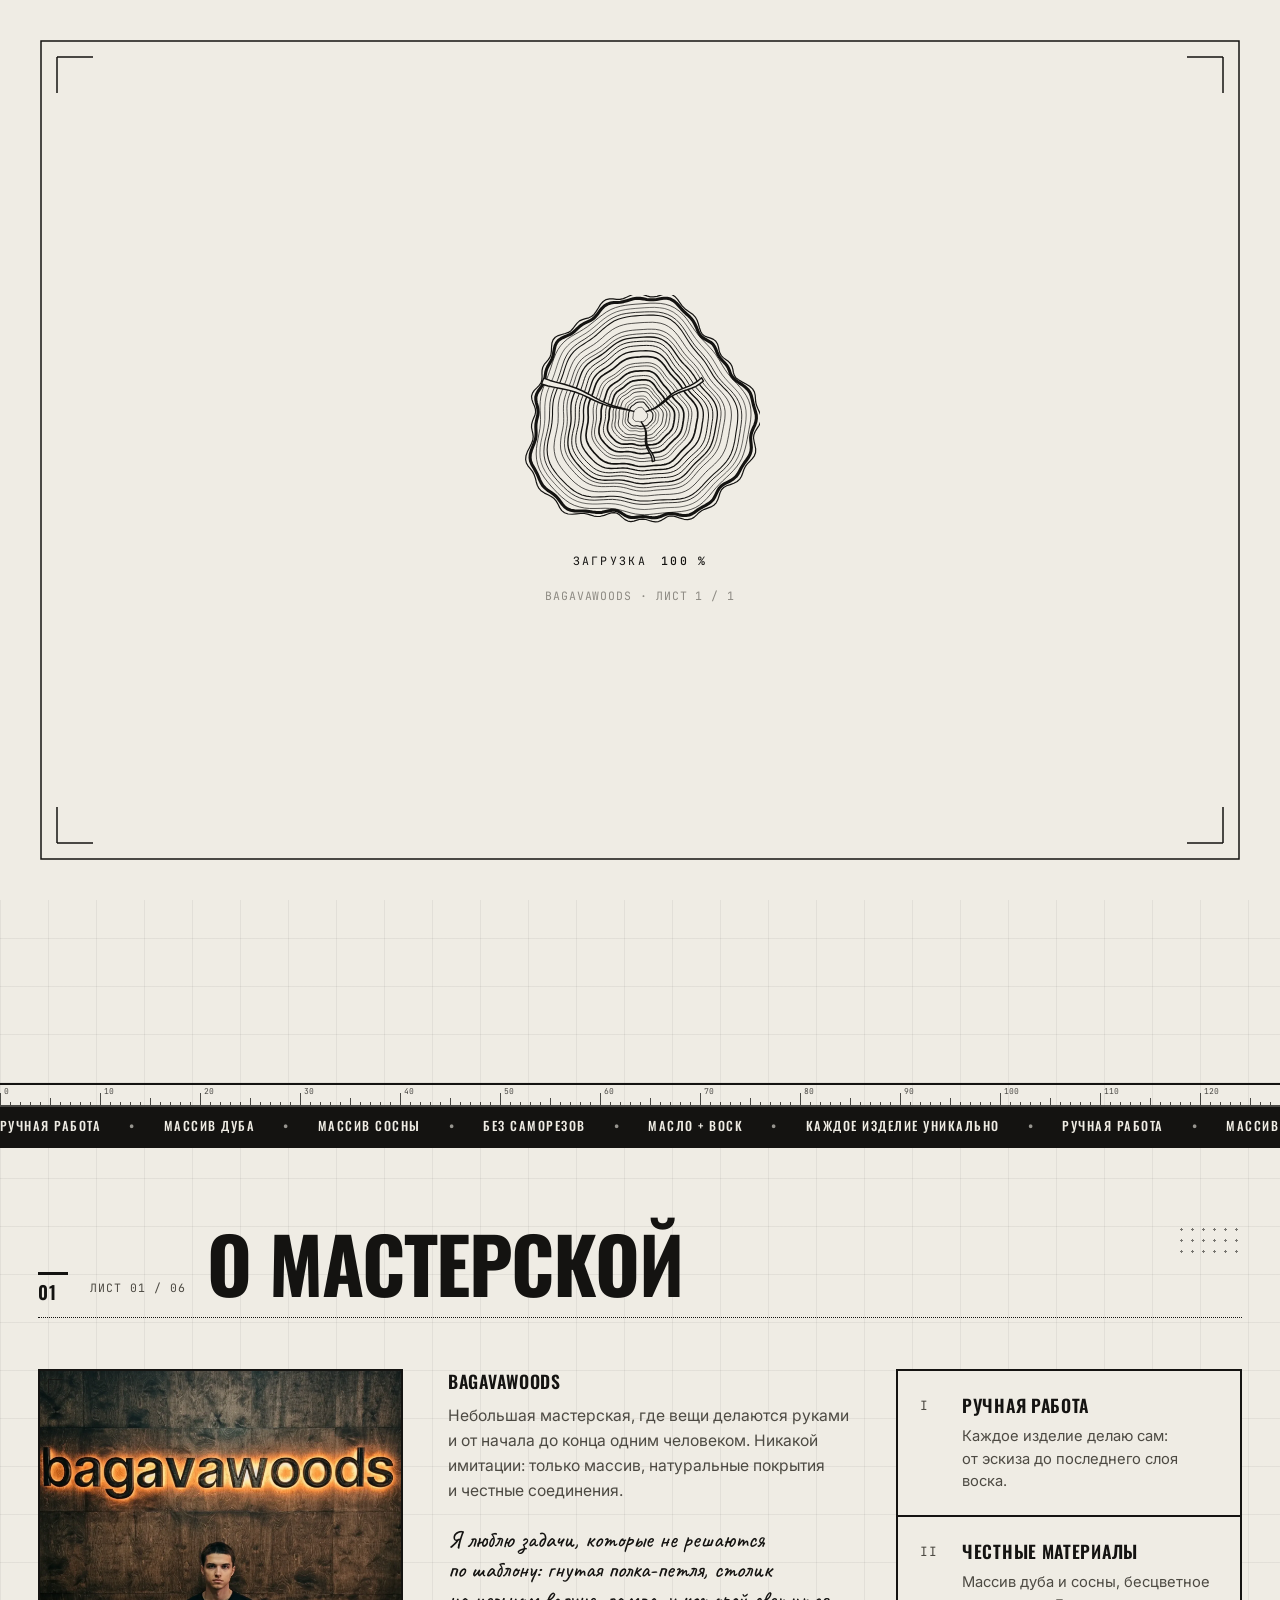
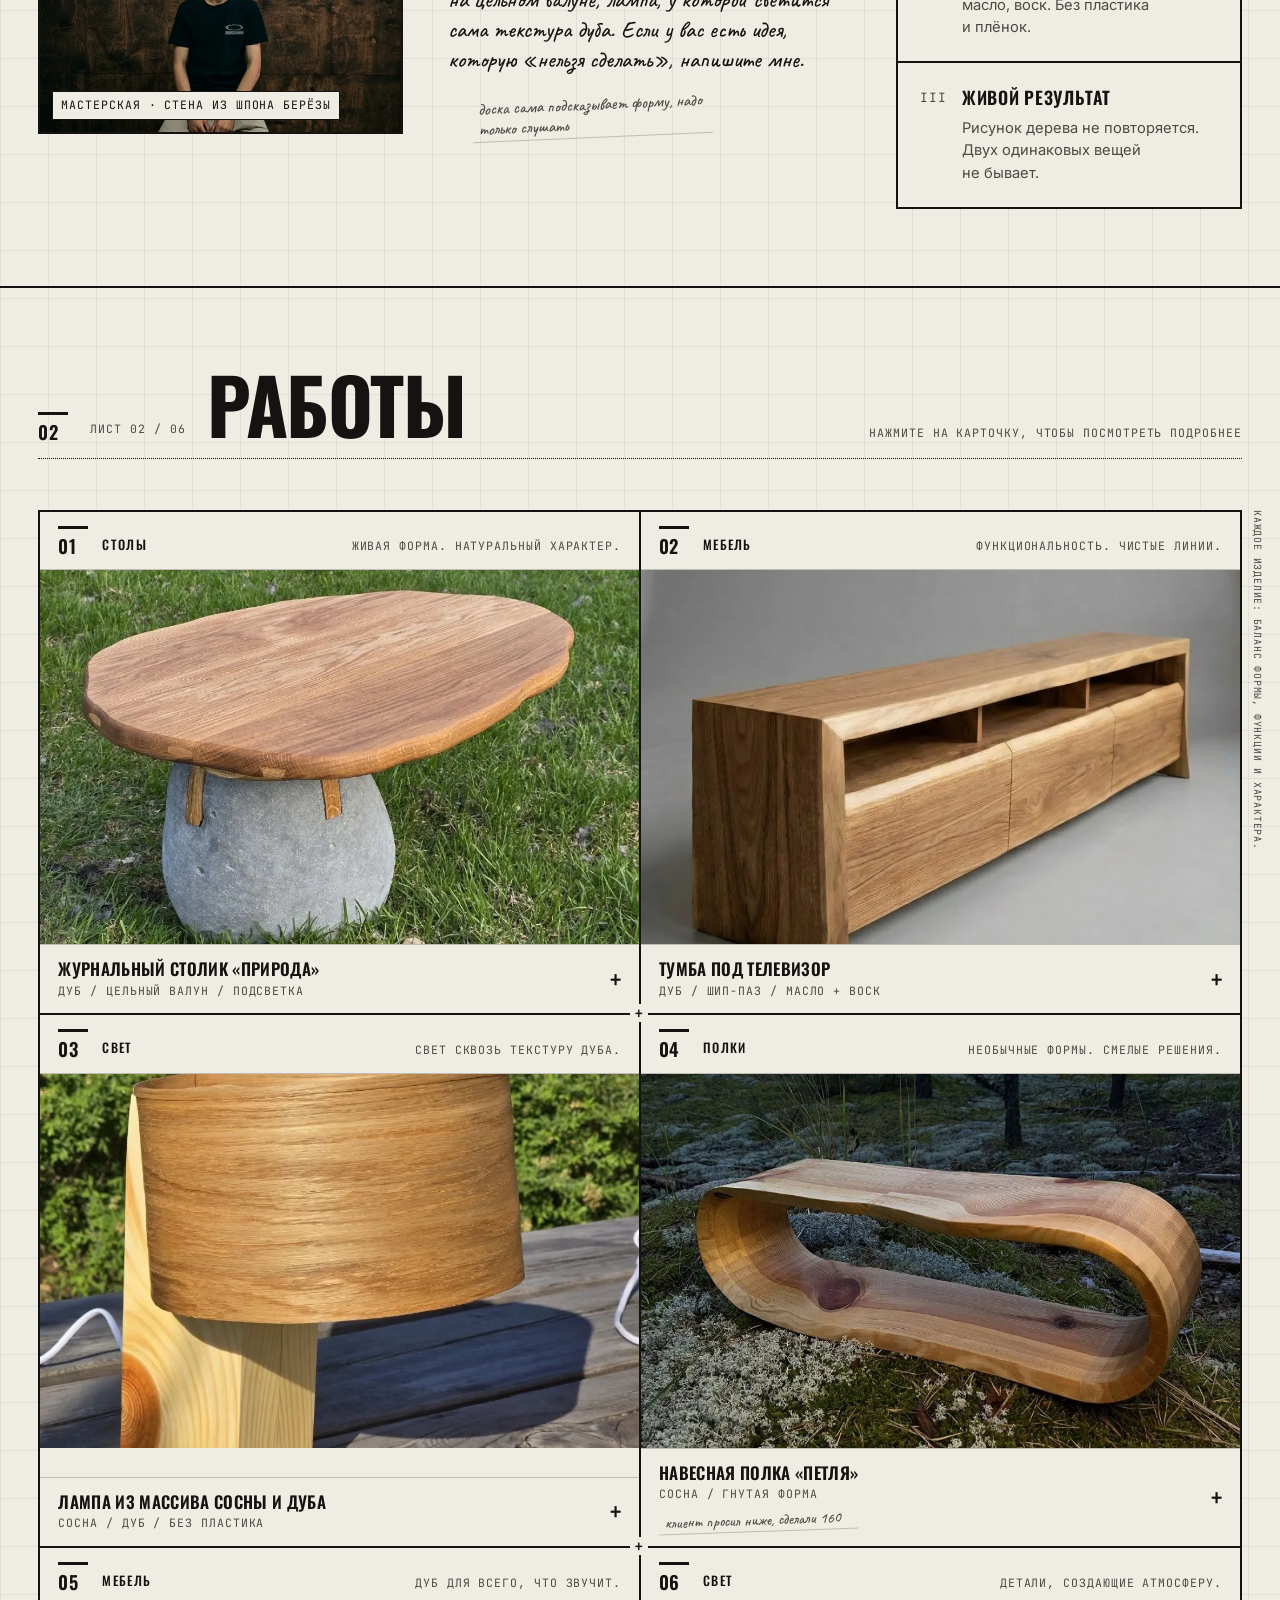
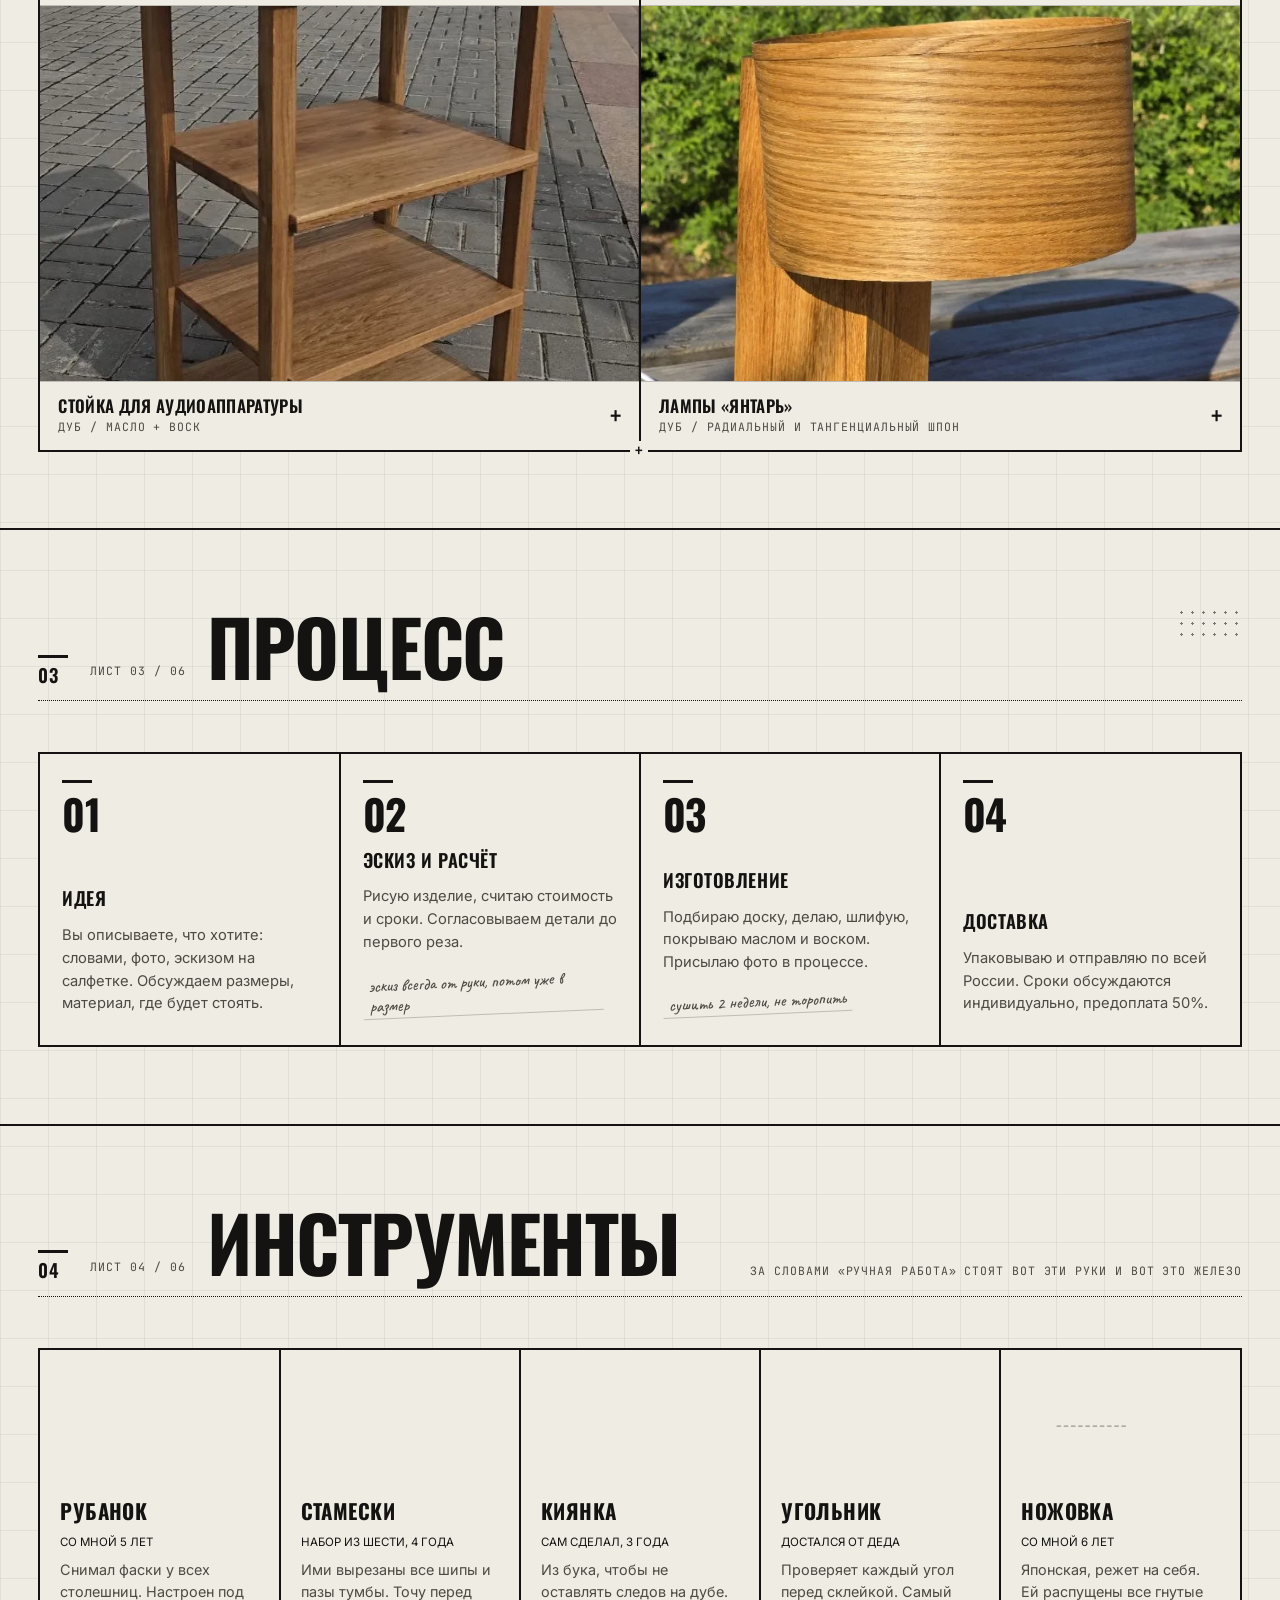
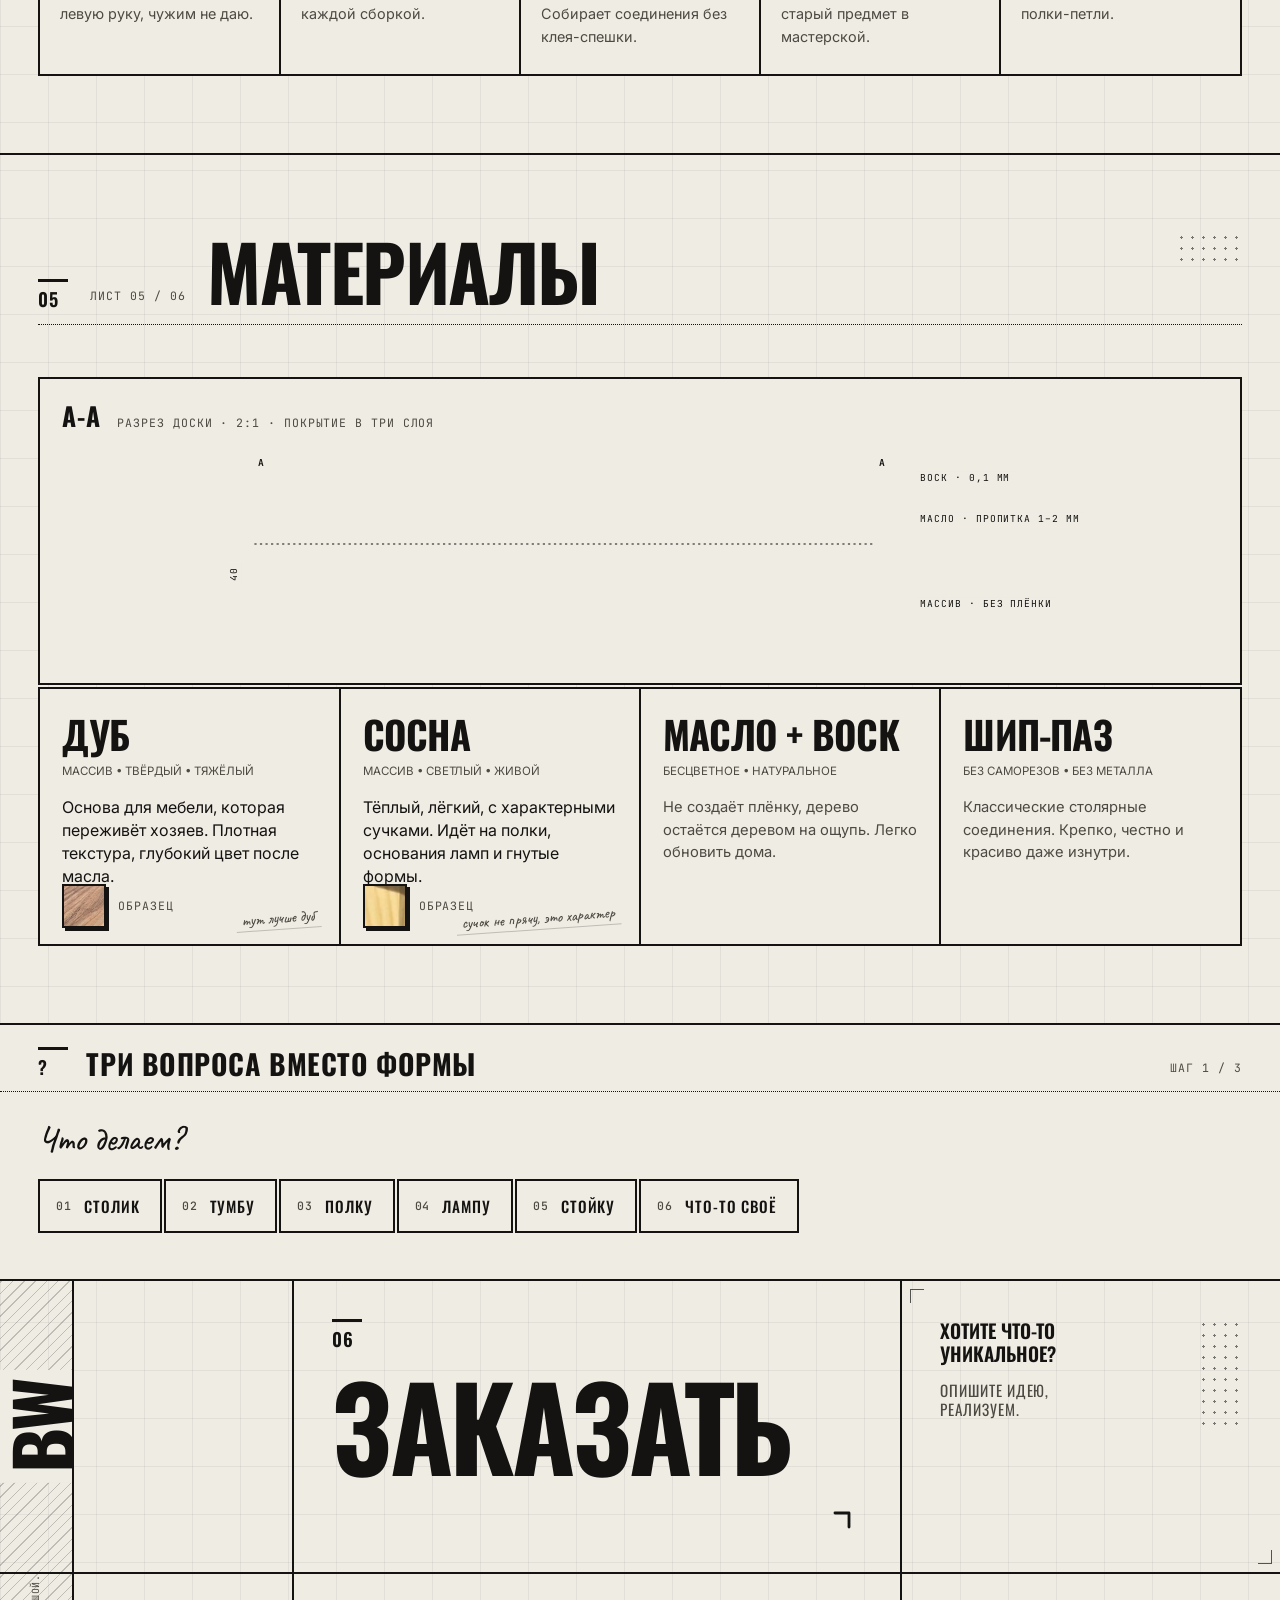
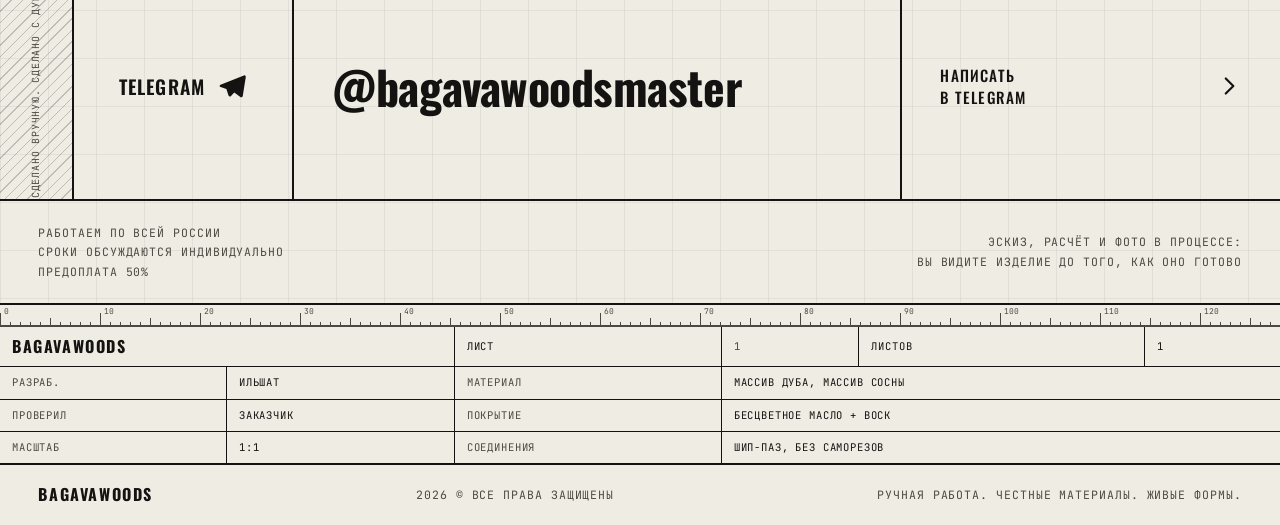
==== commit 3a5c3a37: "Звук: надёжное выключение и смена темы на iPhone, иконка динамика, подпись Ильшата внизу записки на " ====
--- a/index.html
+++ b/index.html
@@ -10,7 +10,7 @@
 <link rel="preconnect" href="https://fonts.googleapis.com">
 <link rel="preconnect" href="https://fonts.gstatic.com" crossorigin>
 <link href="https://fonts.googleapis.com/css2?family=Oswald:wght@400;500;600;700&family=Inter:wght@400;500&family=Caveat:wght@500;600&family=JetBrains+Mono:wght@400;500&display=swap" rel="stylesheet">
-<link rel="stylesheet" href="style.css?v=31">
+<link rel="stylesheet" href="style.css?v=32">
 <script>
   (function(){try{var t=sessionStorage.getItem('bw-theme');if(!t){t='day';}document.documentElement.dataset.theme=t;}catch(e){}})();
 </script>
@@ -56,7 +56,8 @@
 
   <div class="header__right">
     <button class="sound mono" id="soundBtn" type="button" aria-pressed="false" aria-label="Звук мастерской">
-      <span class="sound__bars" aria-hidden="true"><i></i><i></i><i></i><i></i></span>
+      <svg class="sound__ico sound__ico--off" viewBox="0 0 24 24" width="18" height="18" fill="none" stroke="currentColor" stroke-width="1.8" stroke-linecap="round" stroke-linejoin="round" aria-hidden="true"><path d="M3 9v6h4l5 4V5L7 9z"/><path d="M16 9l5 6M21 9l-5 6"/></svg>
+      <svg class="sound__ico sound__ico--on" viewBox="0 0 24 24" width="18" height="18" fill="none" stroke="currentColor" stroke-width="1.8" stroke-linecap="round" stroke-linejoin="round" aria-hidden="true"><path d="M3 9v6h4l5 4V5L7 9z"/><path d="M15.5 8.5a5 5 0 0 1 0 7M18.5 5.5a9 9 0 0 1 0 13"/></svg>
       <span class="sound__lbl">звук: выкл</span>
     </button>
     <button class="toggle" id="themeToggle" type="button" role="switch" aria-checked="false" aria-label="Переключить день и ночь">
@@ -553,6 +554,6 @@
   </div>
 </div>
 
-<script src="main.js?v=24"></script>
+<script src="main.js?v=25"></script>
 </body>
 </html>
--- a/style.css
+++ b/style.css
@@ -701,7 +701,7 @@
   .aa__head .mono { font-size: .6rem; }
   .voice { position: static; margin-top: 14px; }
   .hero__note { padding-bottom: var(--gutter) !important; }
-  .hero__sign { bottom: auto; top: var(--gutter); right: var(--gutter); }
+  .hero__sign { position: static; display: block; text-align: right; margin-top: 6px; }
   .mat--tex { padding-bottom: 22px; }
   .sample { position: relative; left: auto; bottom: auto; display: inline-block; margin: 16px 100px 0 0; vertical-align: middle; }
   .mat .pnote { position: static; display: block; margin-top: 12px; }
@@ -749,12 +749,14 @@
 .sound { display: inline-flex; align-items: center; gap: 10px; height: 38px; padding: 0 12px; border: var(--lw) solid var(--line); color: var(--ink); background: var(--bg); transition: box-shadow .3s var(--ease), transform .3s var(--ease); }
 .sound:hover { transform: translate(-2px, -2px); box-shadow: 3px 3px 0 var(--line); }
 @media (max-width: 900px) { .sound { padding: 0 10px; } .sound__lbl { display: none; } }
+@media (max-width: 600px) { .sound { padding: 0 9px; } }
 .sound:hover { border-color: var(--line); color: var(--ink); }
-.sound__bars { display: flex; align-items: flex-end; gap: 2px; height: 12px; }
-.sound__bars i { width: 2px; height: 25%; background: currentColor; }
-.sound.is-on { color: var(--ink); border-color: var(--line); }
-.sound.is-on .sound__bars i { animation: bar 1s ease-in-out infinite; }
-.sound.is-on .sound__bars i:nth-child(2) { animation-delay: .2s; } .sound.is-on .sound__bars i:nth-child(3) { animation-delay: .4s; } .sound.is-on .sound__bars i:nth-child(4) { animation-delay: .6s; }
+.sound__ico { flex: none; }
+.sound__ico--on { display: none; }
+.sound.is-on .sound__ico--off { display: none; }
+.sound.is-on .sound__ico--on { display: block; }
+.sound.is-on { color: var(--ink); border-color: var(--line); background: var(--accent); color: var(--accent-ink); }
+:root[data-theme="night"] .sound.is-on { background: var(--accent); color: var(--accent-ink); }
 :root[data-theme="night"] .sound.is-on { color: var(--accent); border-color: var(--accent); }
 .modal__origin { margin-top: -8px; color: var(--ink-2); }
 .modal__origin::before { content: ""; display: inline-block; width: 14px; height: 1px; background: currentColor; margin-right: 8px; vertical-align: middle; }
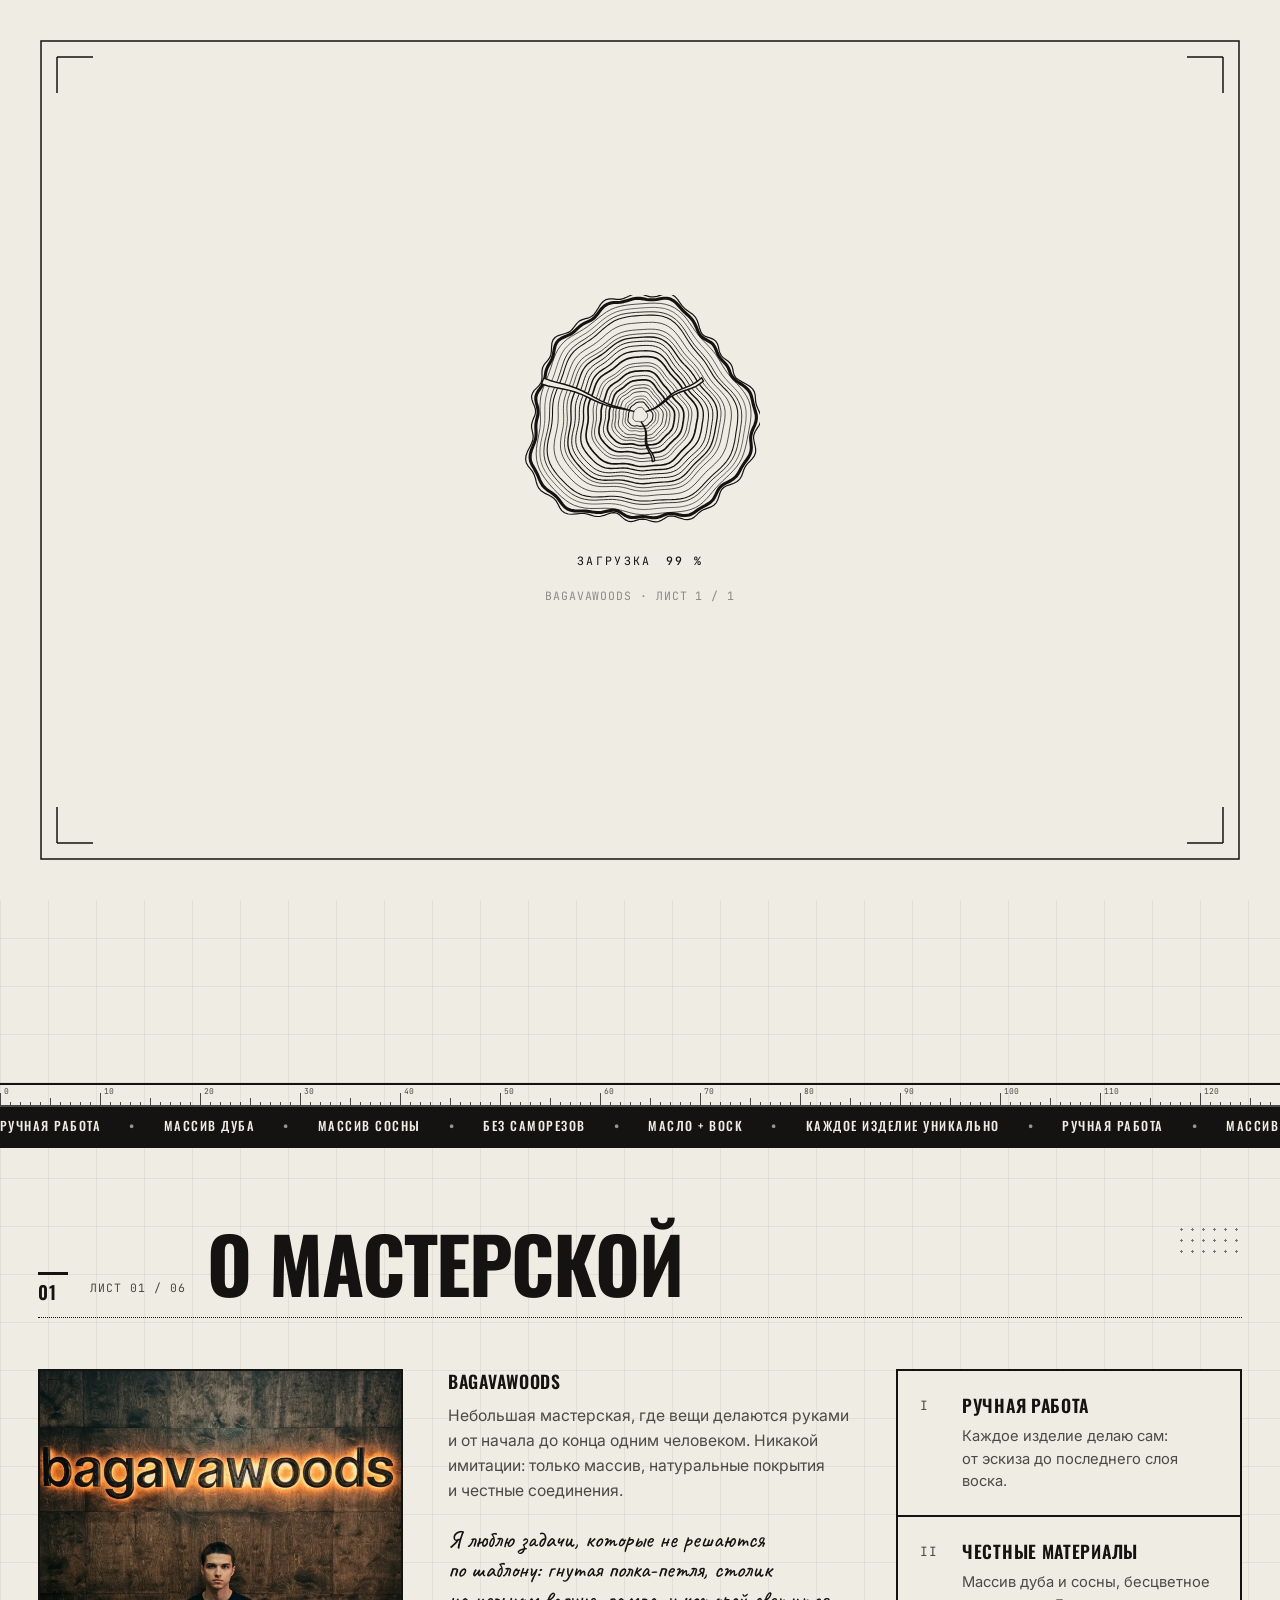
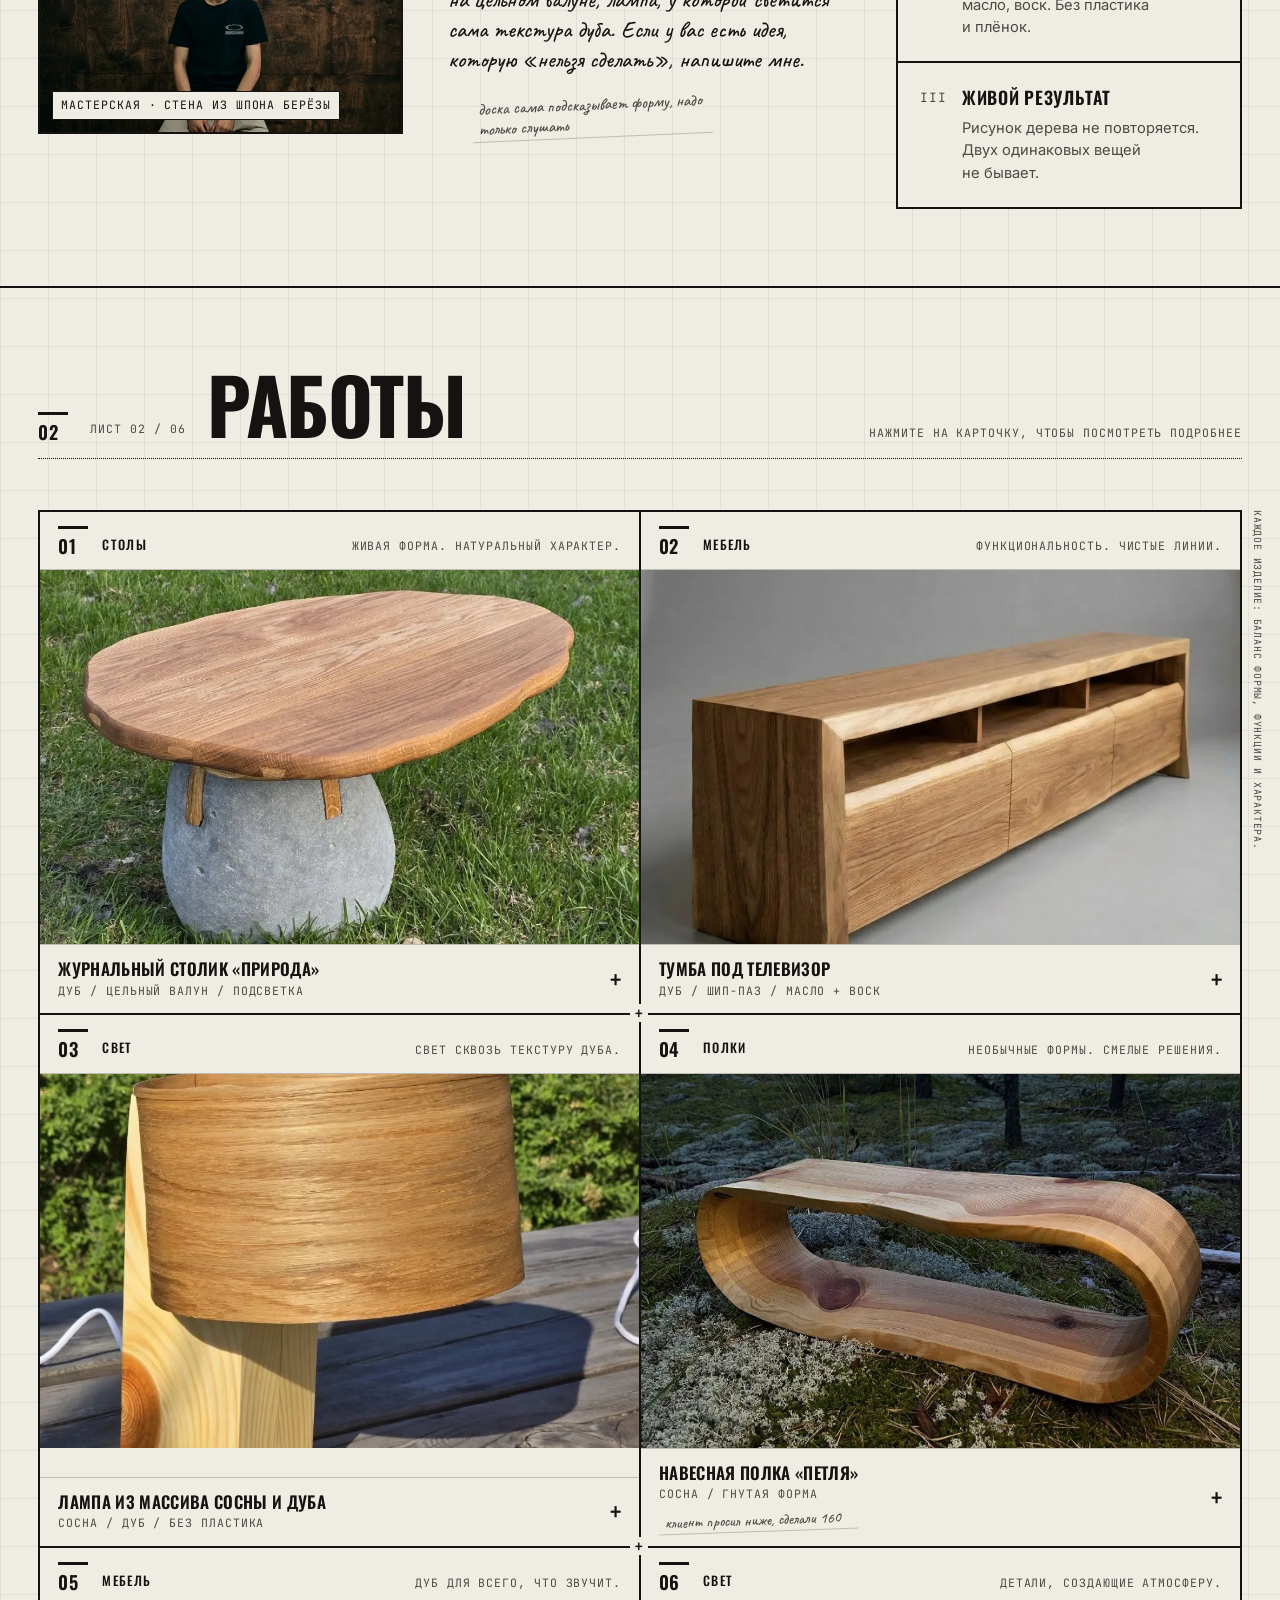
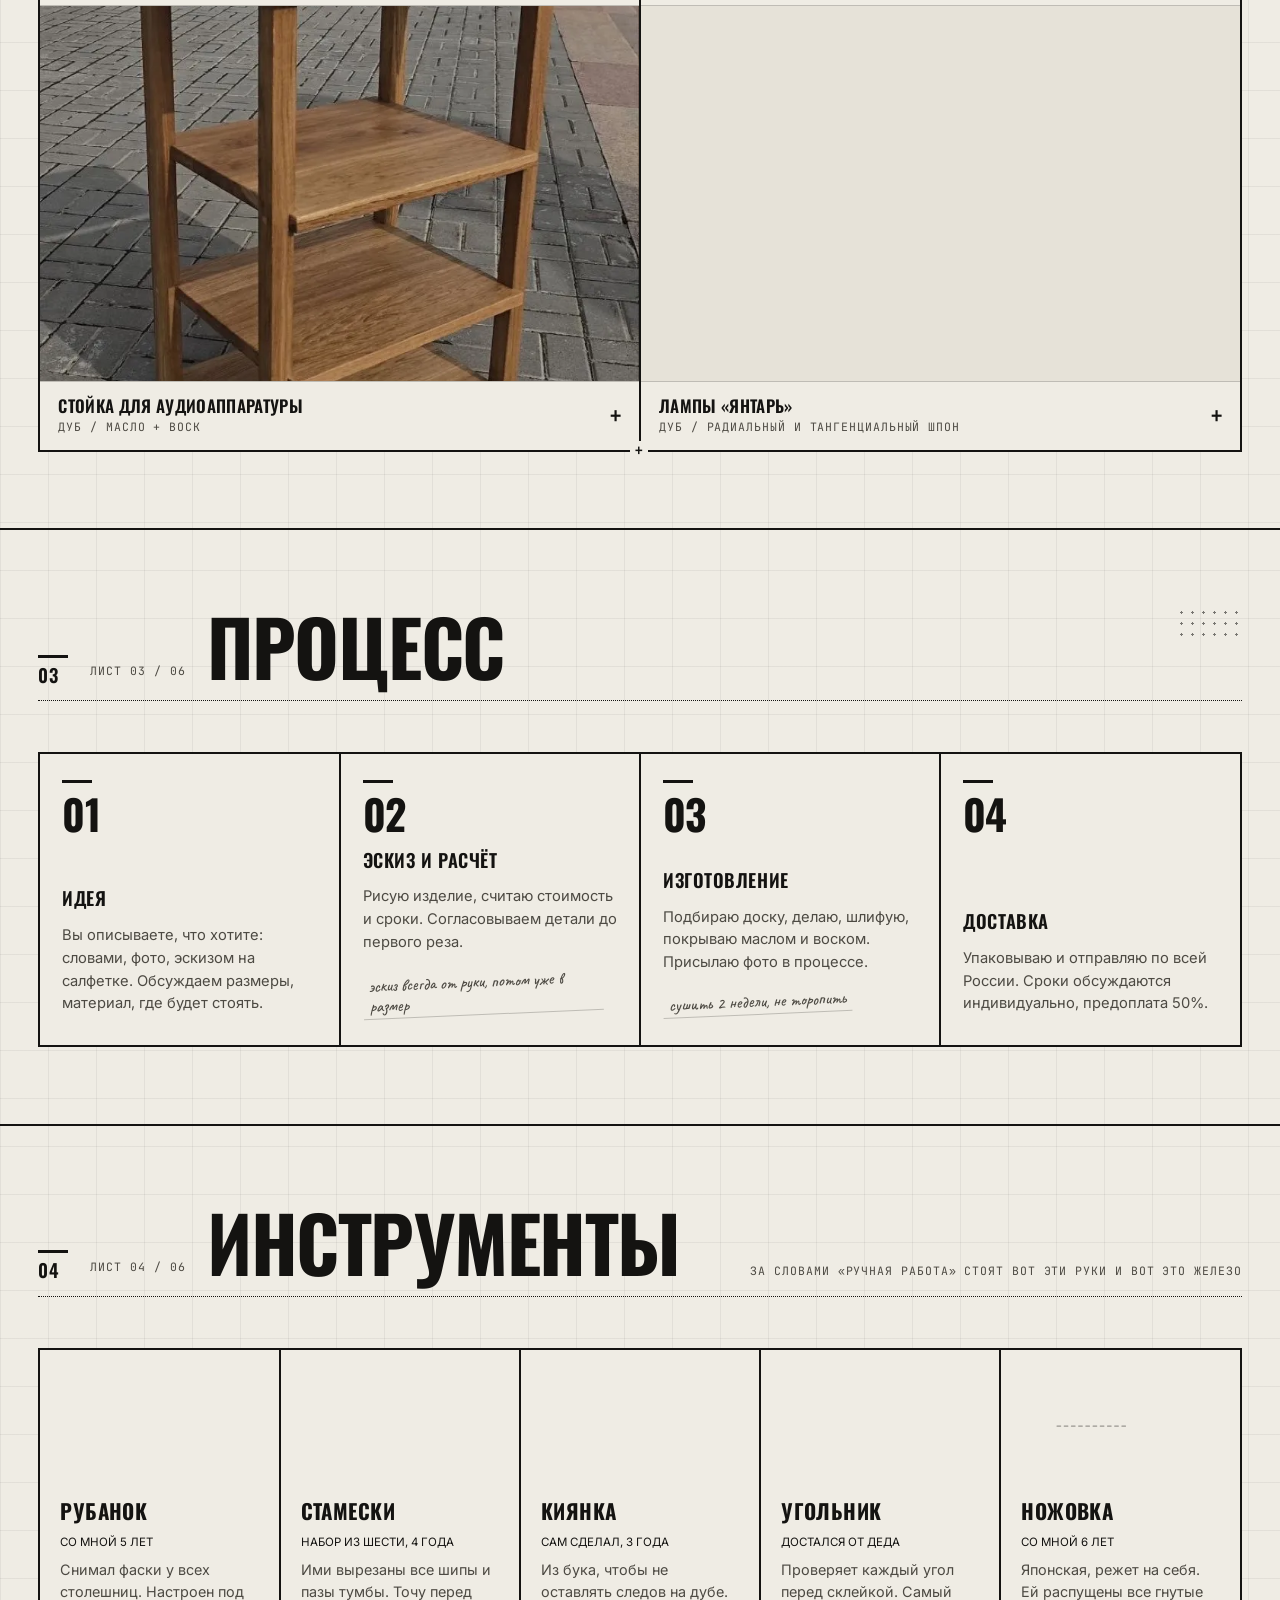
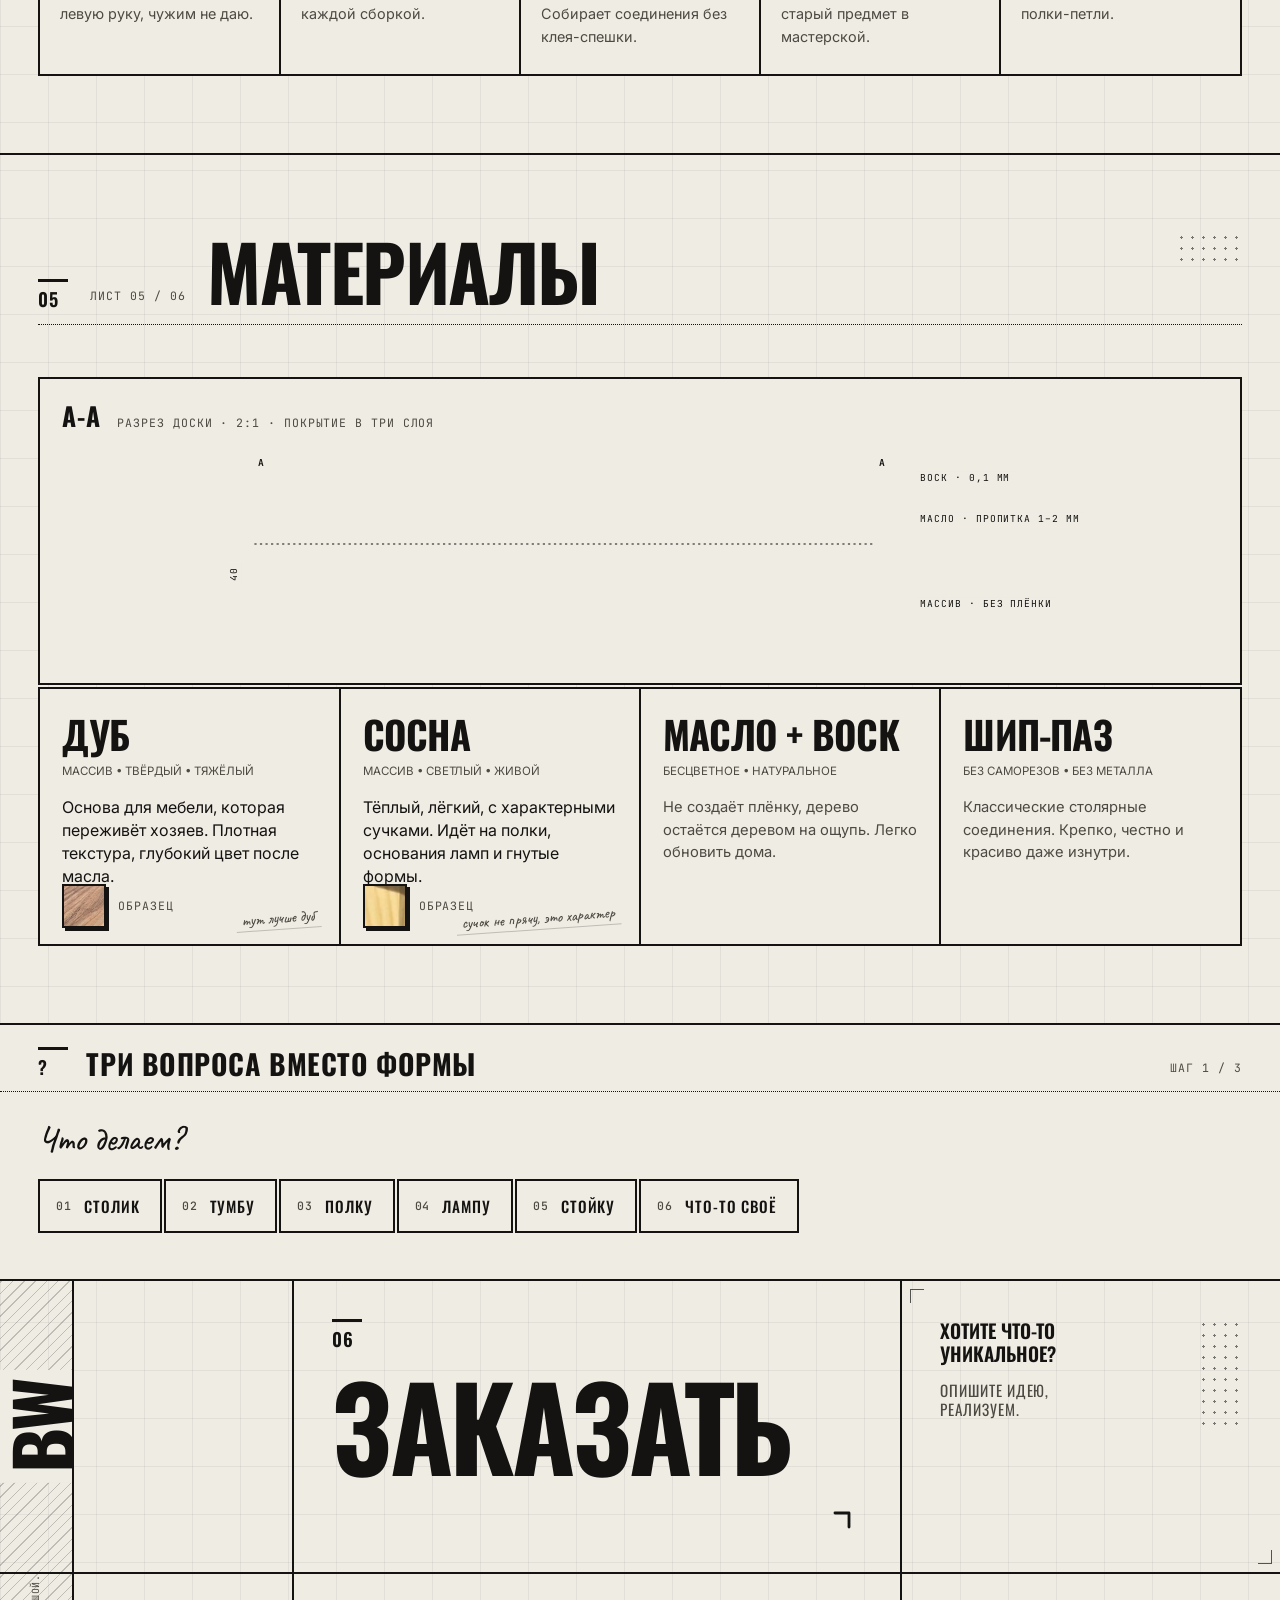
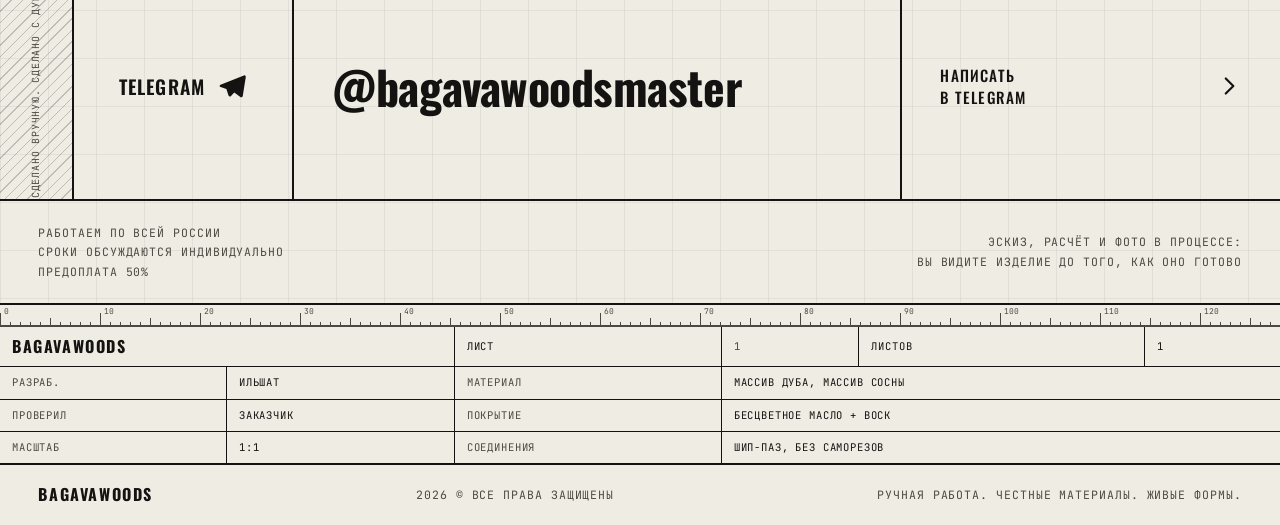
==== commit b509cb3f: "Инструменты: пустая ячейка вместо тёмного квадрата на узких экранах Co-Authored-By: Claude Fable 5.1" ====
--- a/index.html
+++ b/index.html
@@ -10,7 +10,7 @@
 <link rel="preconnect" href="https://fonts.googleapis.com">
 <link rel="preconnect" href="https://fonts.gstatic.com" crossorigin>
 <link href="https://fonts.googleapis.com/css2?family=Oswald:wght@400;500;600;700&family=Inter:wght@400;500&family=Caveat:wght@500;600&family=JetBrains+Mono:wght@400;500&display=swap" rel="stylesheet">
-<link rel="stylesheet" href="style.css?v=32">
+<link rel="stylesheet" href="style.css?v=33">
 <script>
   (function(){try{var t=sessionStorage.getItem('bw-theme');if(!t){t='day';}document.documentElement.dataset.theme=t;}catch(e){}})();
 </script>
@@ -358,6 +358,7 @@
       <p class="mono tool__meta">со мной 6 лет</p>
       <p>Японская, режет на себя. Ей распущены все гнутые полки-петли.</p>
     </li>
+    <li class="tool tool--empty" aria-hidden="true"><span class="marks"></span></li>
   </ul>
 </section>
 
--- a/style.css
+++ b/style.css
@@ -719,6 +719,8 @@
 .tool__meta { color: var(--ink); }
 .tool p:last-child { color: var(--ink-2); font-size: .9rem; line-height: 1.55; }
 @media (max-width: 1100px) { .tools__grid { grid-template-columns: repeat(3, 1fr); } }
+.tool--empty { display: none; position: relative; }
+@media (max-width: 1100px) { .tool--empty { display: block; } }
 @media (max-width: 600px) { .tools__grid { grid-template-columns: 1fr 1fr; } .tool { padding: 16px 14px 20px; } .tool h3 { font-size: 1.1rem; } }
 
 /* =========================================================
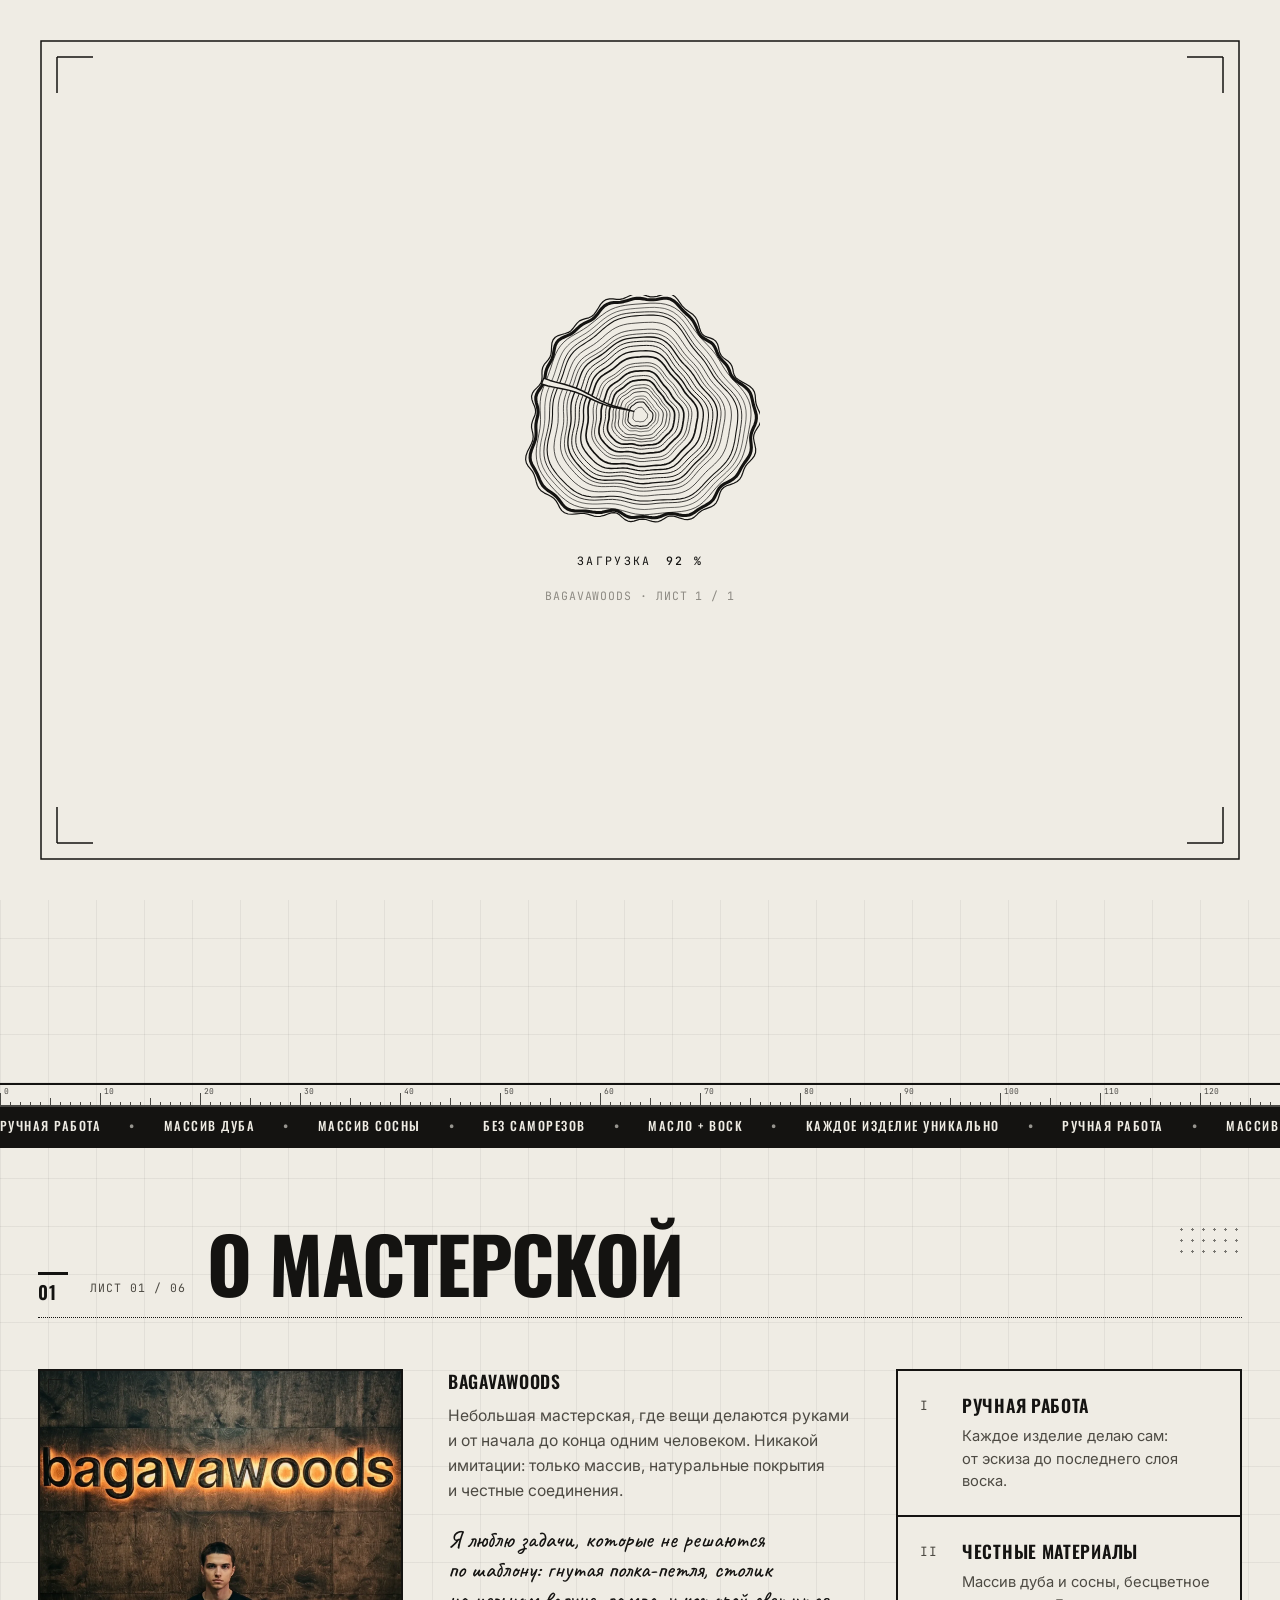
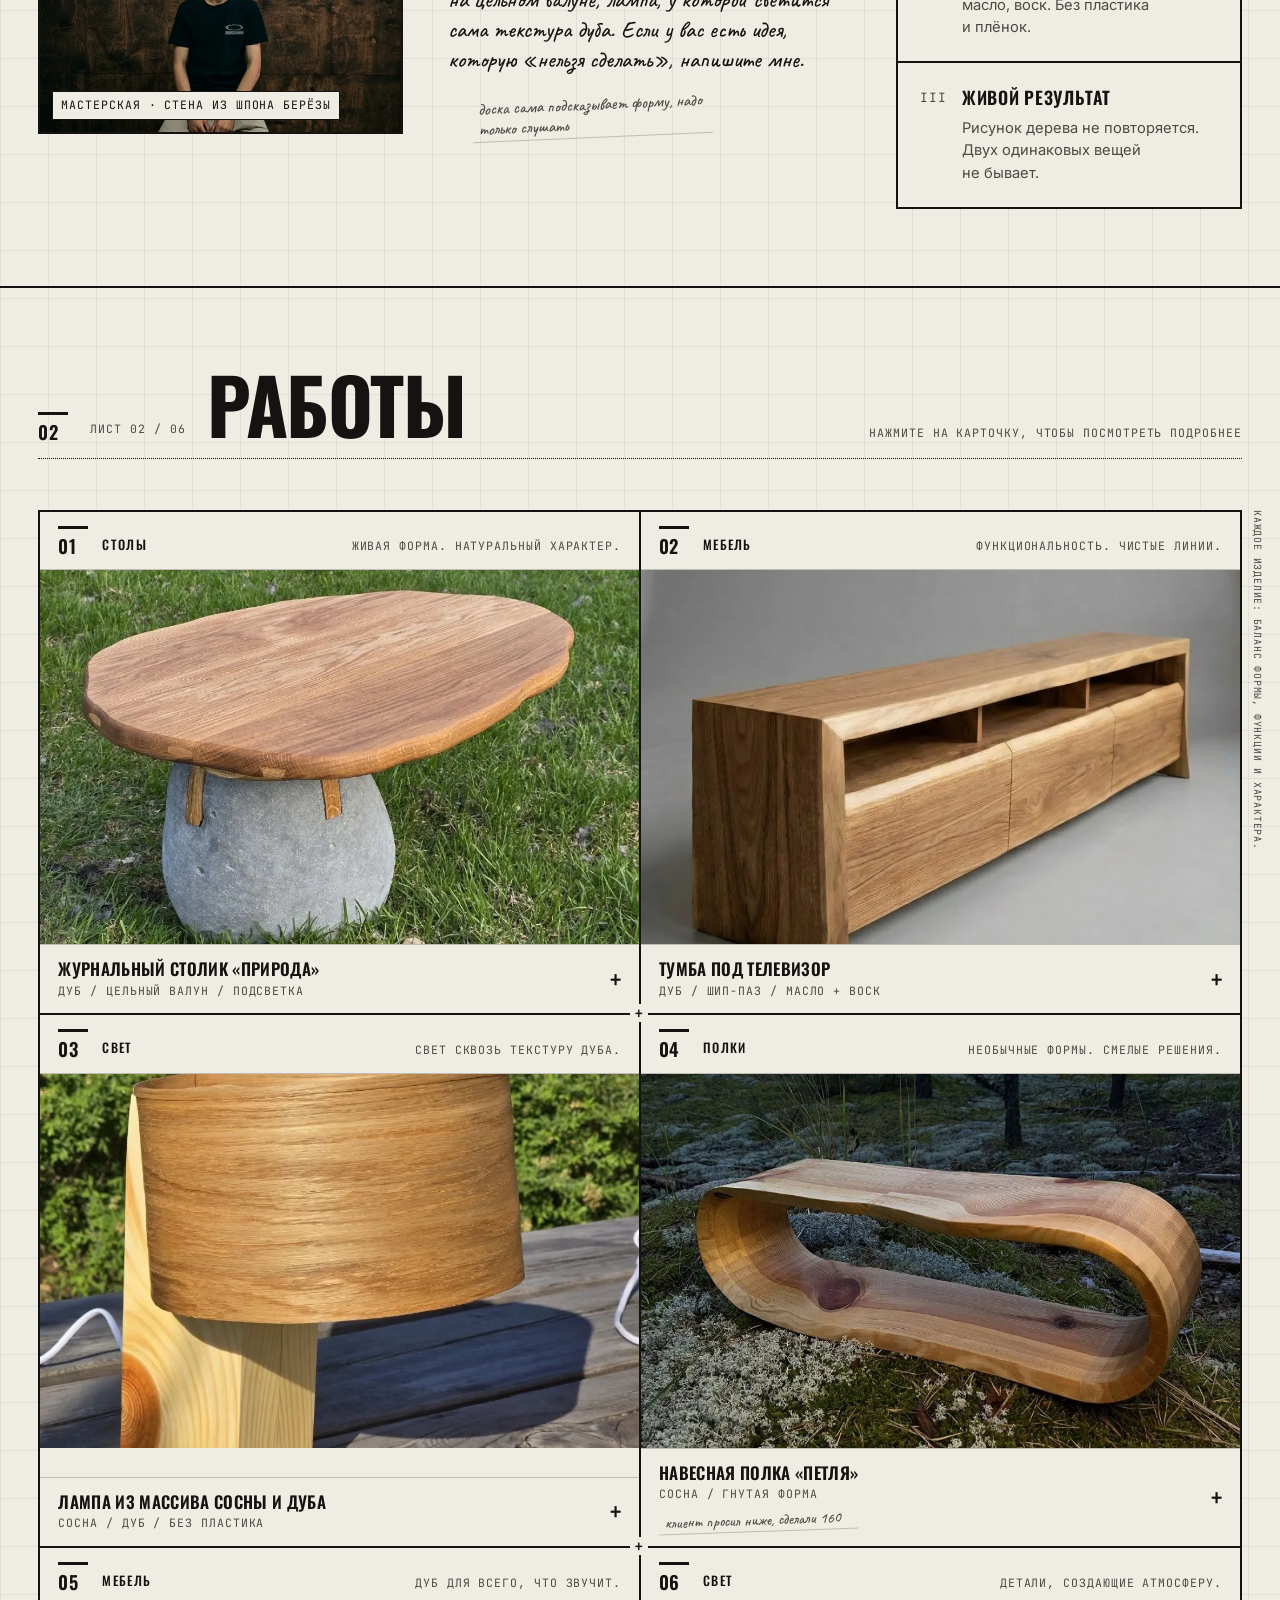
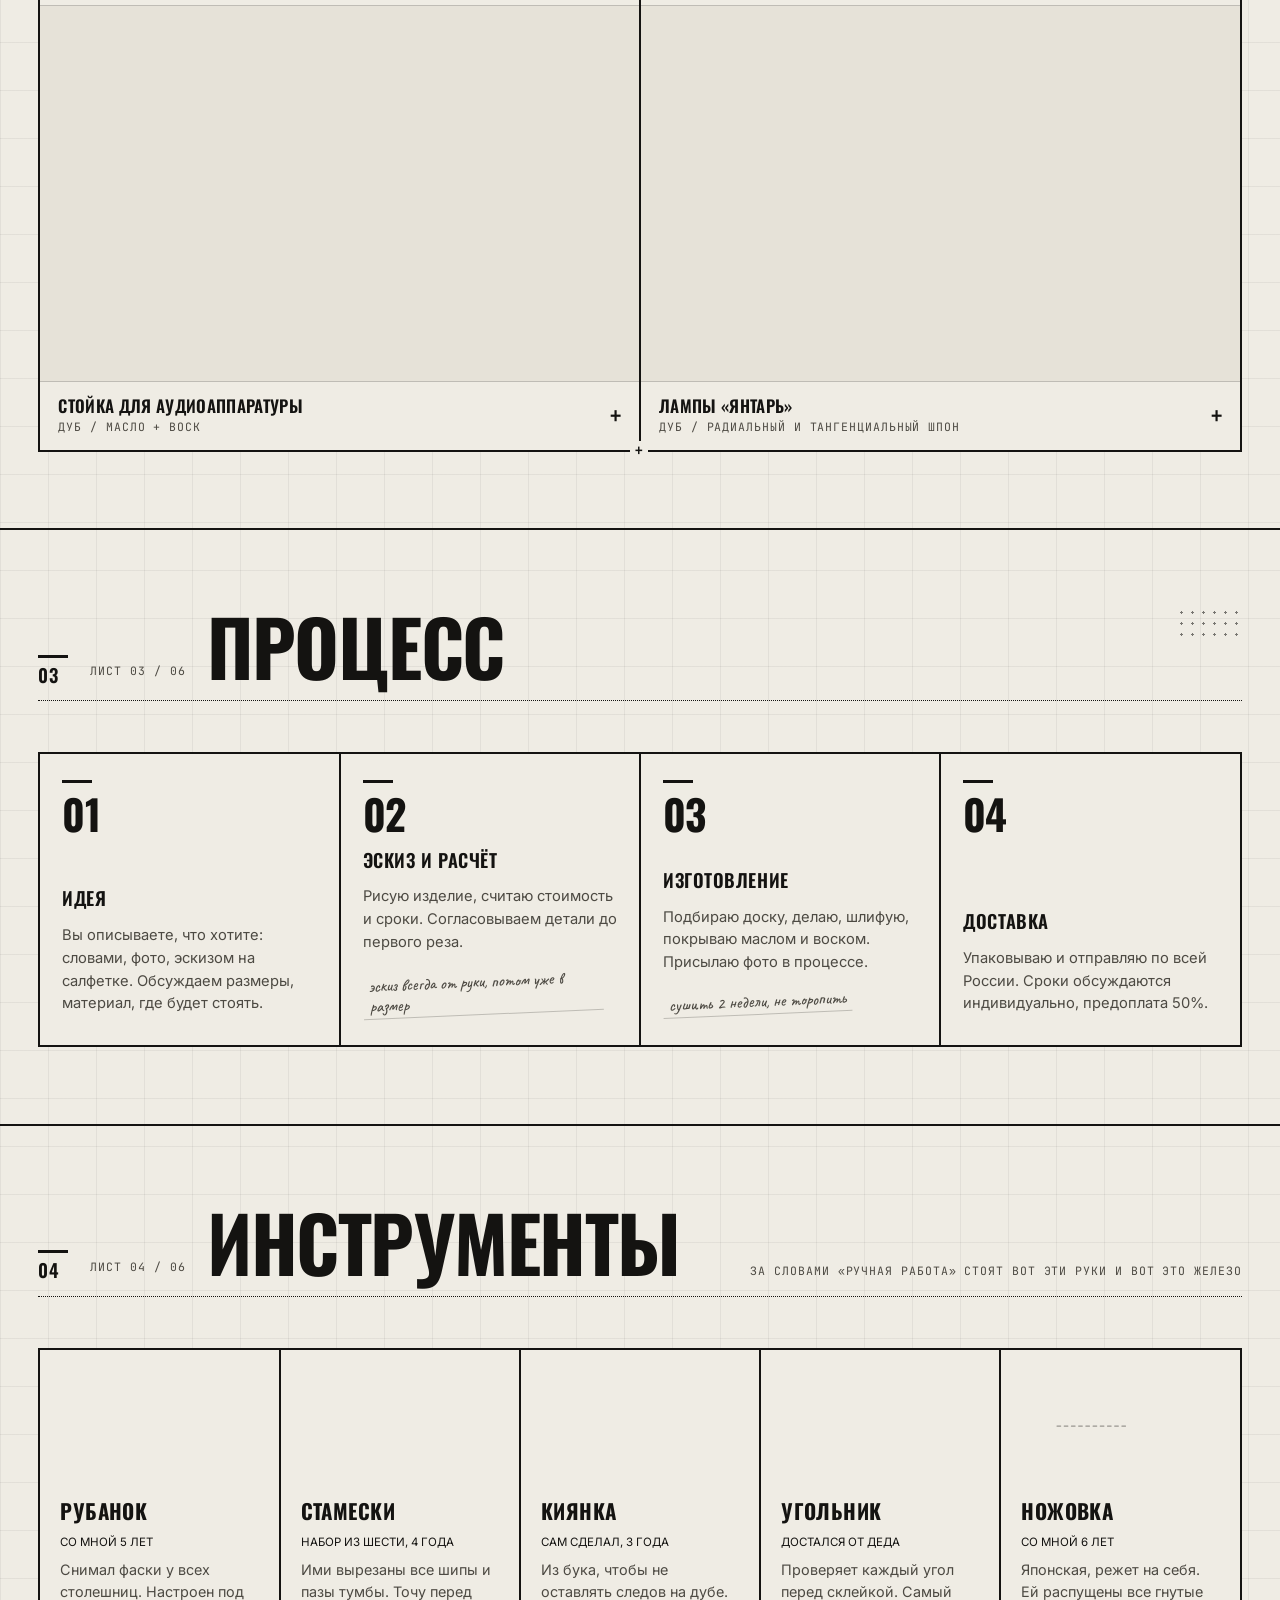
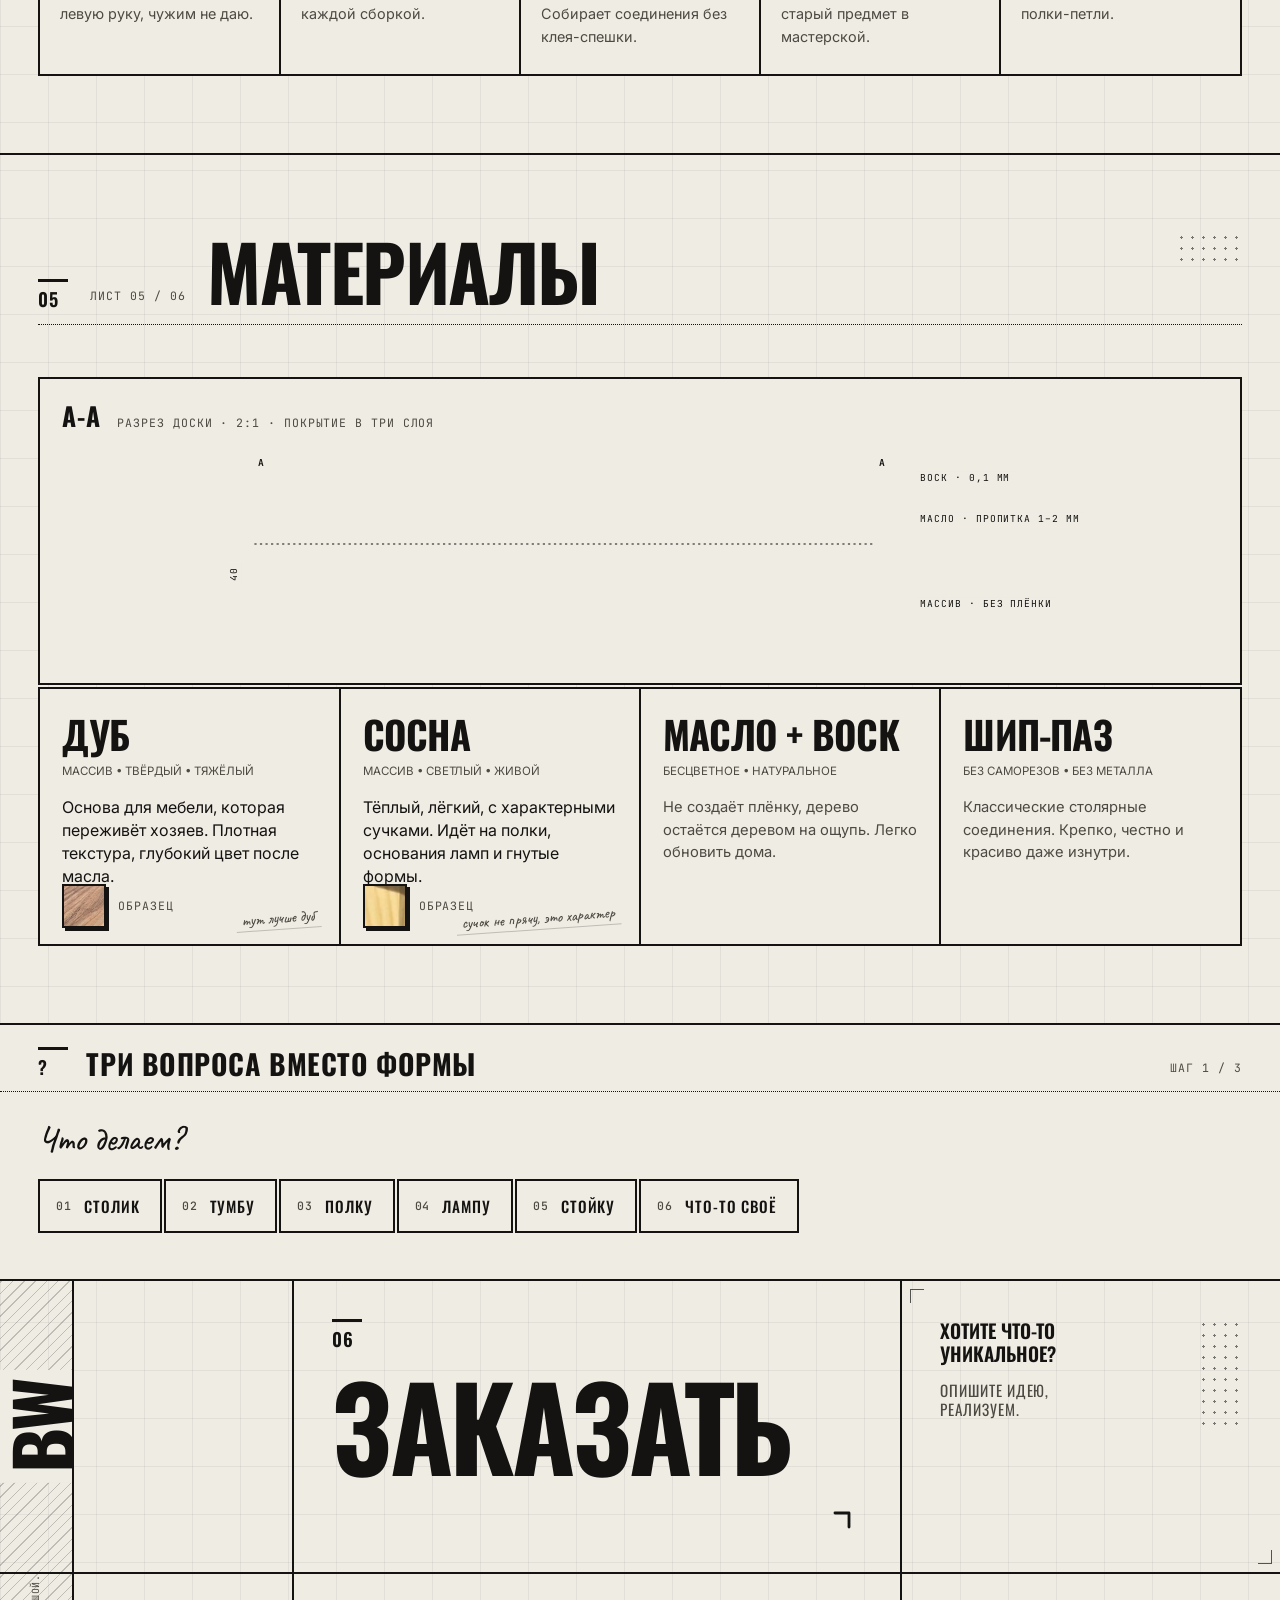
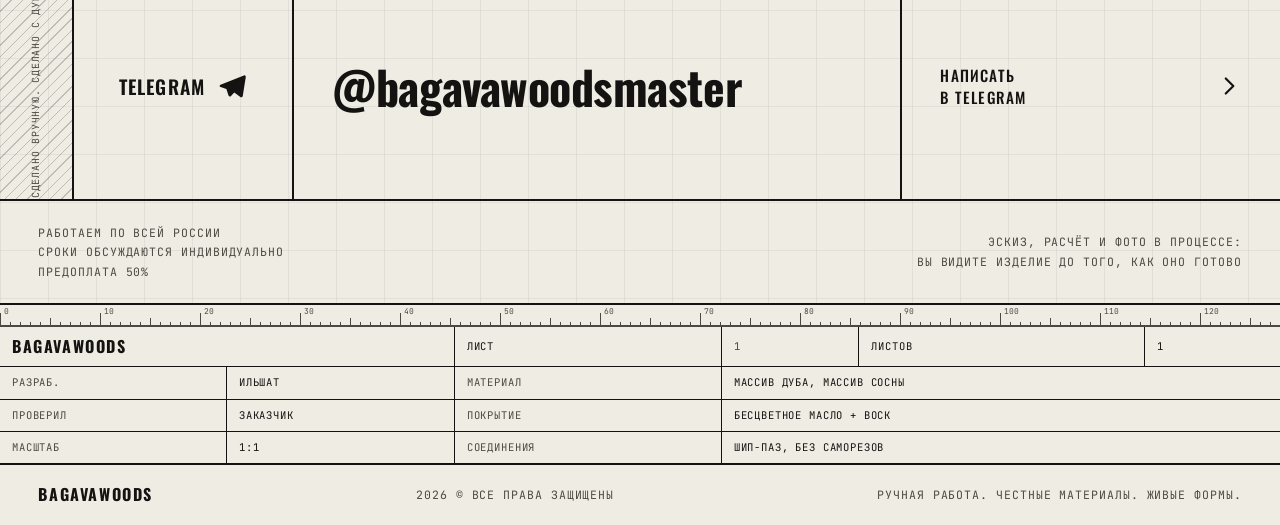
==== commit 26cb2785: "Включённая кнопка звука ночью: тёмная иконка и текст на золотом Co-Authored-By: Claude Fable 5.1 <no" ====
--- a/index.html
+++ b/index.html
@@ -10,7 +10,7 @@
 <link rel="preconnect" href="https://fonts.googleapis.com">
 <link rel="preconnect" href="https://fonts.gstatic.com" crossorigin>
 <link href="https://fonts.googleapis.com/css2?family=Oswald:wght@400;500;600;700&family=Inter:wght@400;500&family=Caveat:wght@500;600&family=JetBrains+Mono:wght@400;500&display=swap" rel="stylesheet">
-<link rel="stylesheet" href="style.css?v=33">
+<link rel="stylesheet" href="style.css?v=34">
 <script>
   (function(){try{var t=sessionStorage.getItem('bw-theme');if(!t){t='day';}document.documentElement.dataset.theme=t;}catch(e){}})();
 </script>
--- a/style.css
+++ b/style.css
@@ -758,8 +758,7 @@
 .sound.is-on .sound__ico--off { display: none; }
 .sound.is-on .sound__ico--on { display: block; }
 .sound.is-on { color: var(--ink); border-color: var(--line); background: var(--accent); color: var(--accent-ink); }
-:root[data-theme="night"] .sound.is-on { background: var(--accent); color: var(--accent-ink); }
-:root[data-theme="night"] .sound.is-on { color: var(--accent); border-color: var(--accent); }
+:root[data-theme="night"] .sound.is-on { background: var(--accent); color: var(--accent-ink); border-color: var(--accent); }
 .modal__origin { margin-top: -8px; color: var(--ink-2); }
 .modal__origin::before { content: ""; display: inline-block; width: 14px; height: 1px; background: currentColor; margin-right: 8px; vertical-align: middle; }
 /* телефон: шапка с кнопкой звука */
